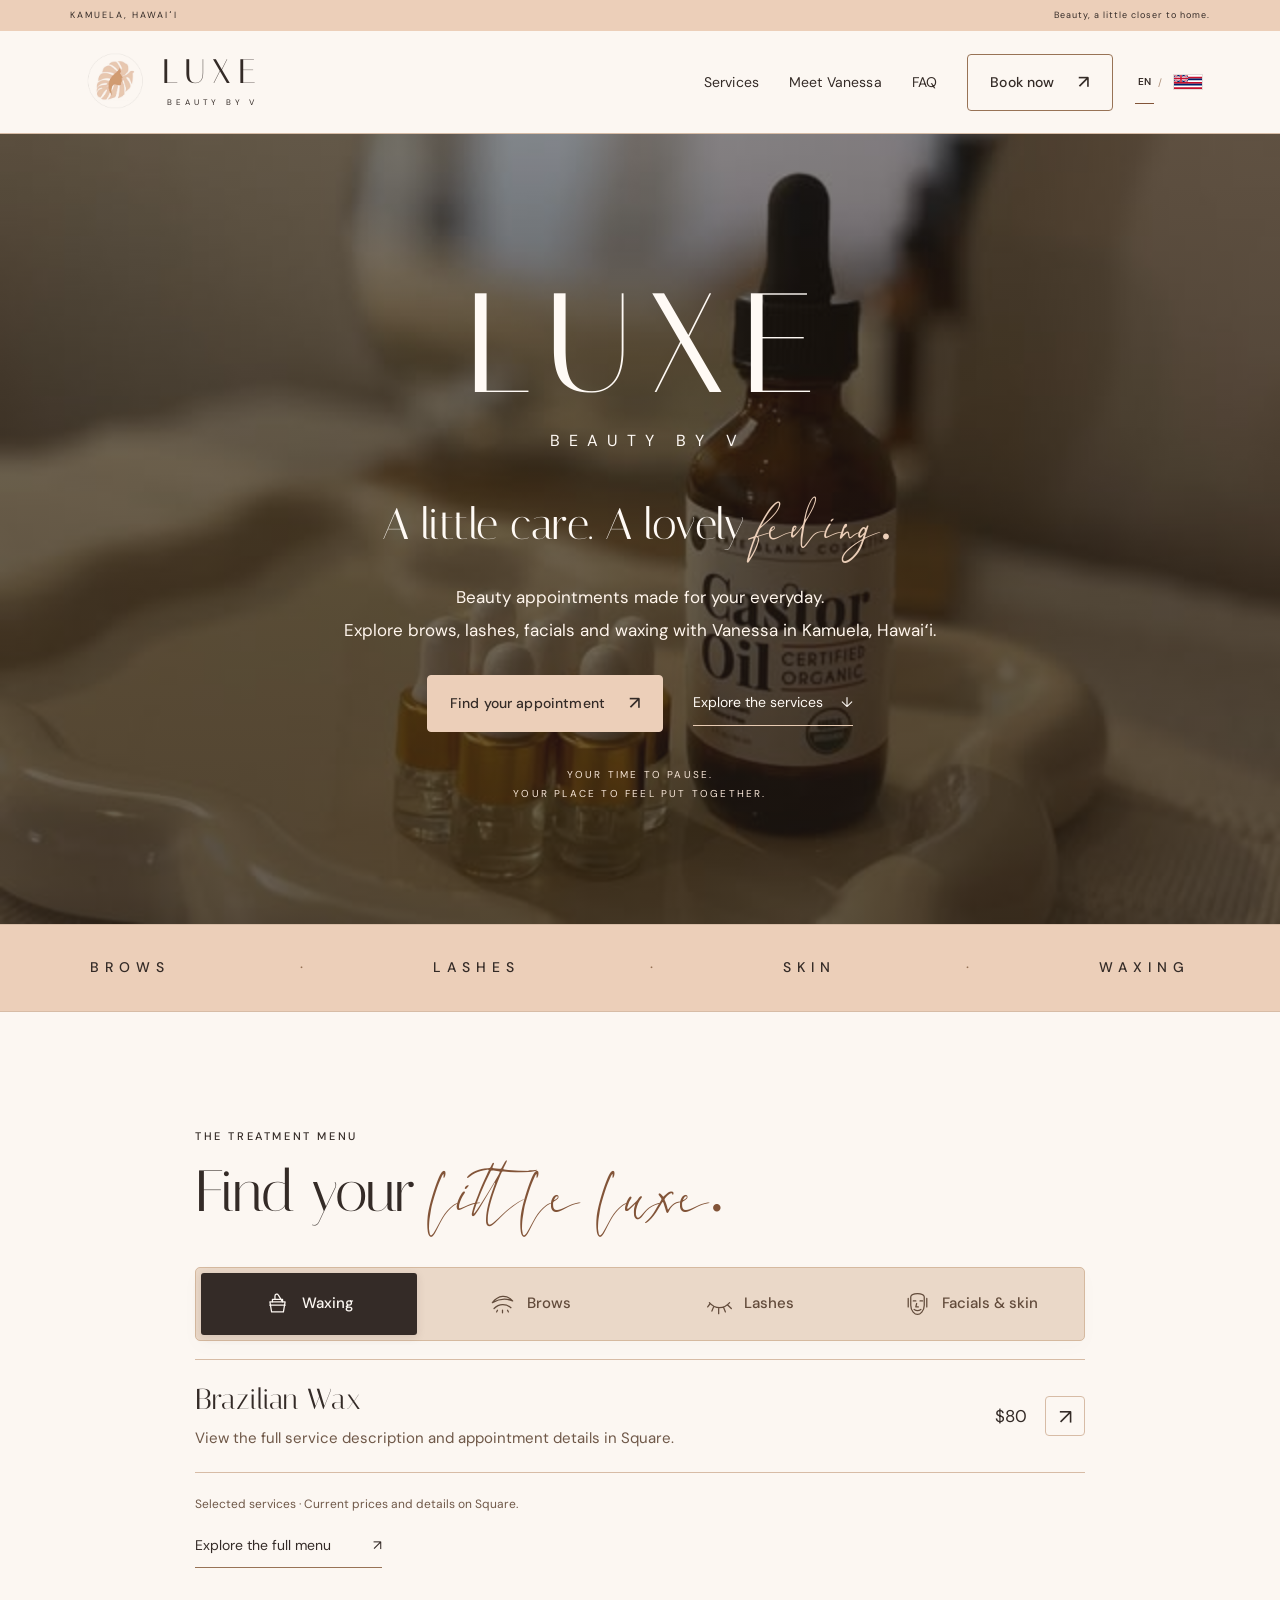
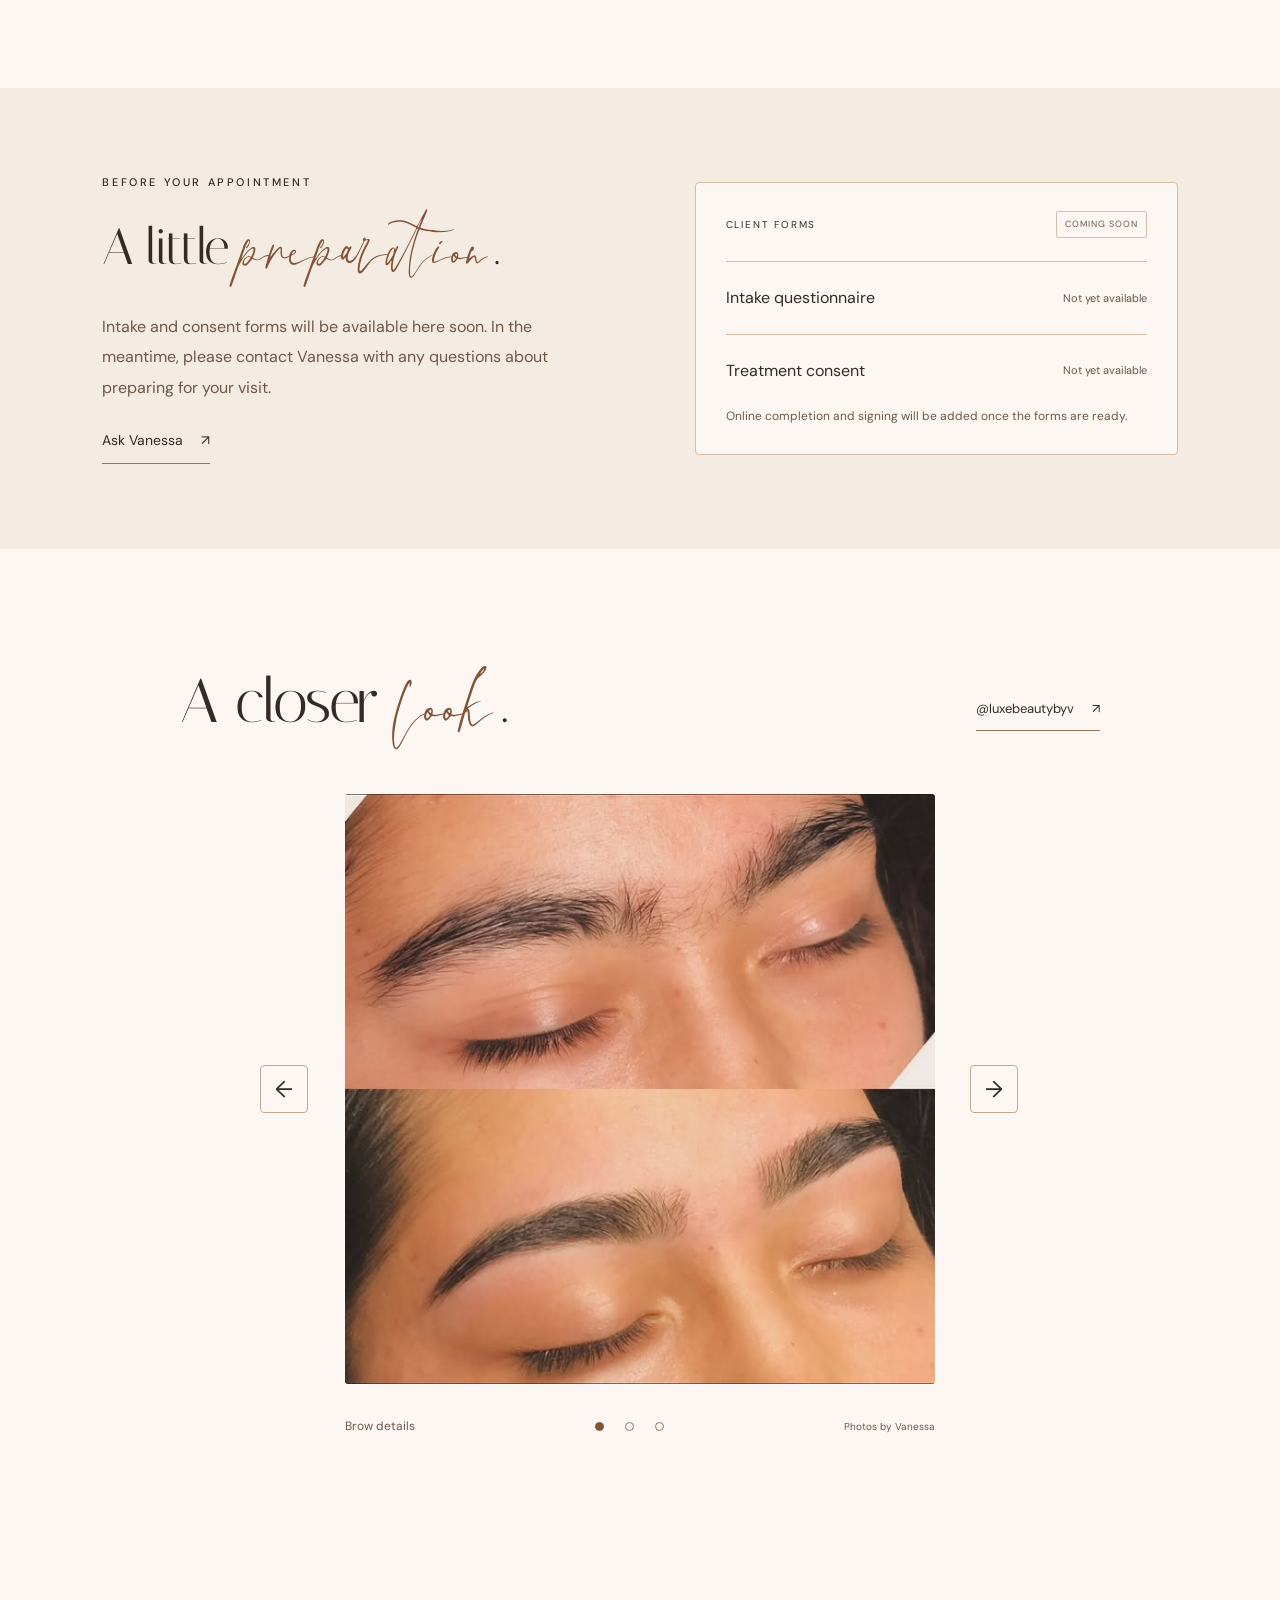
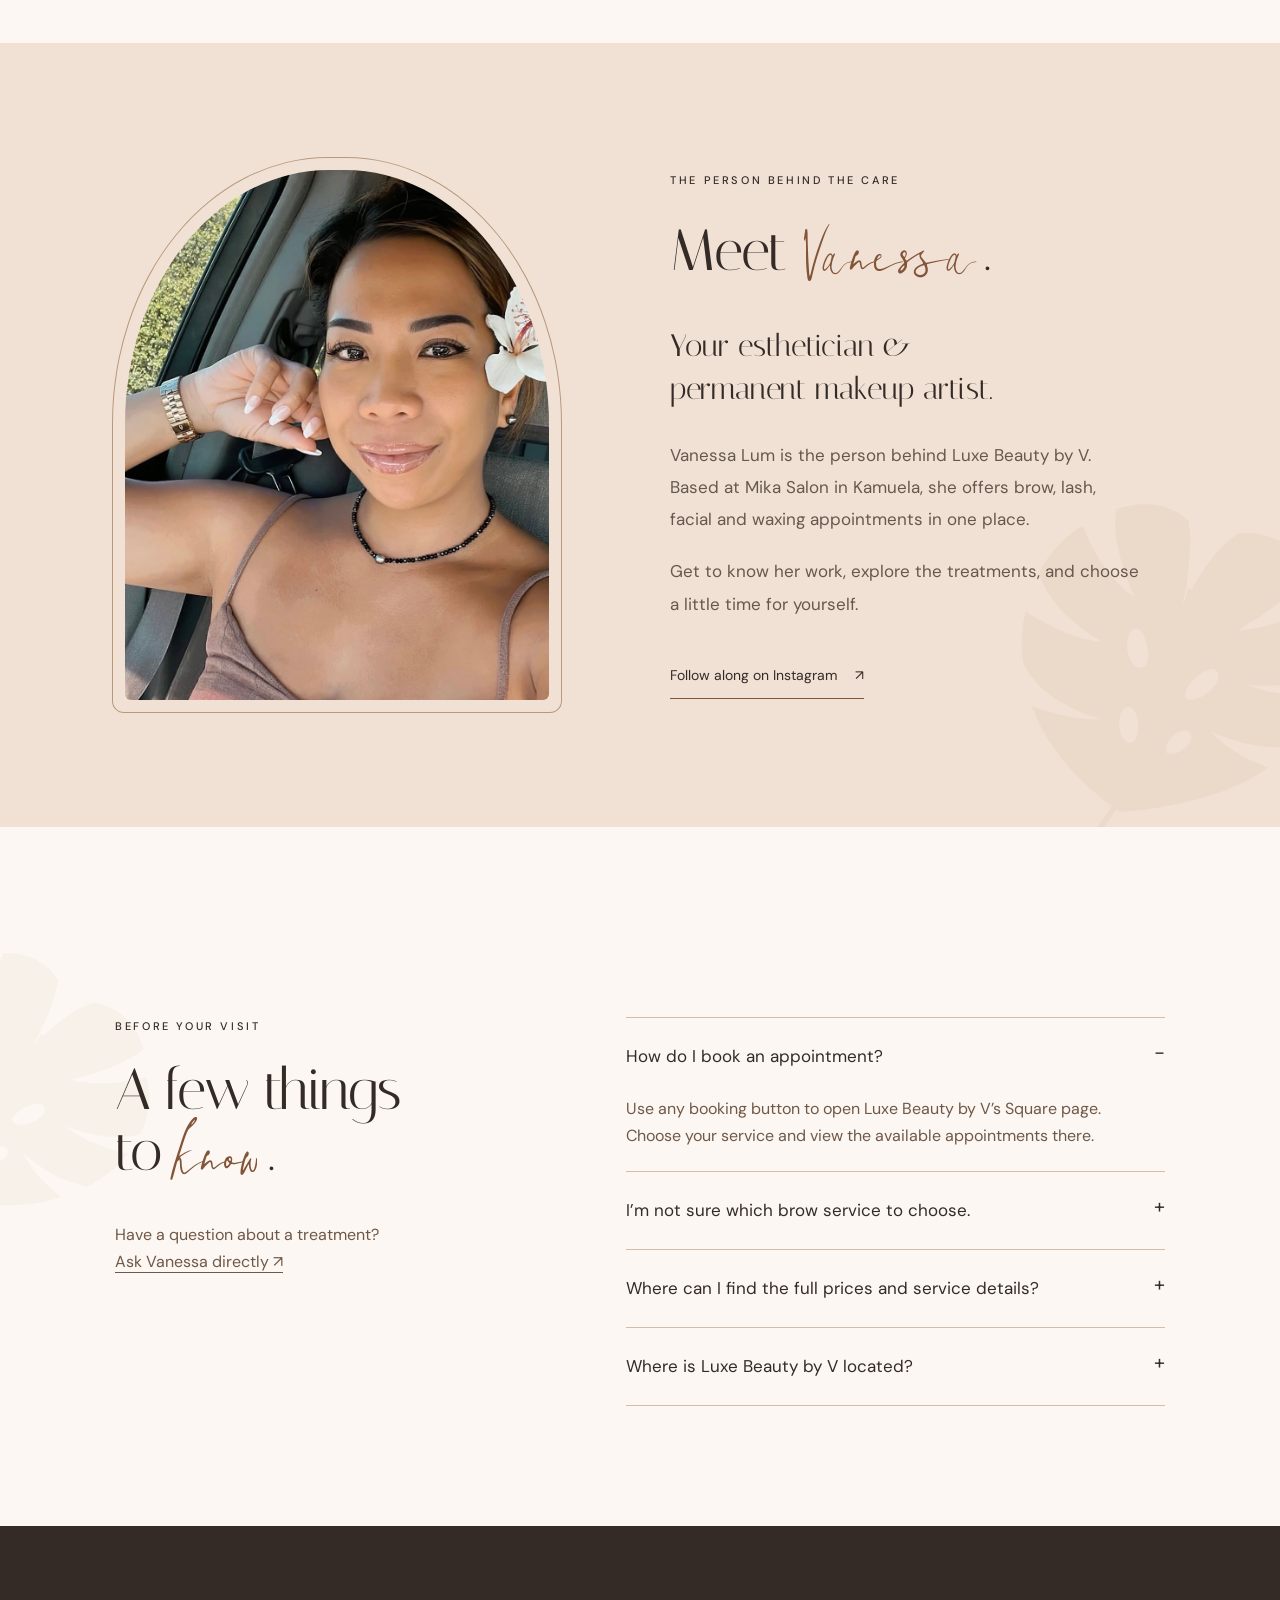
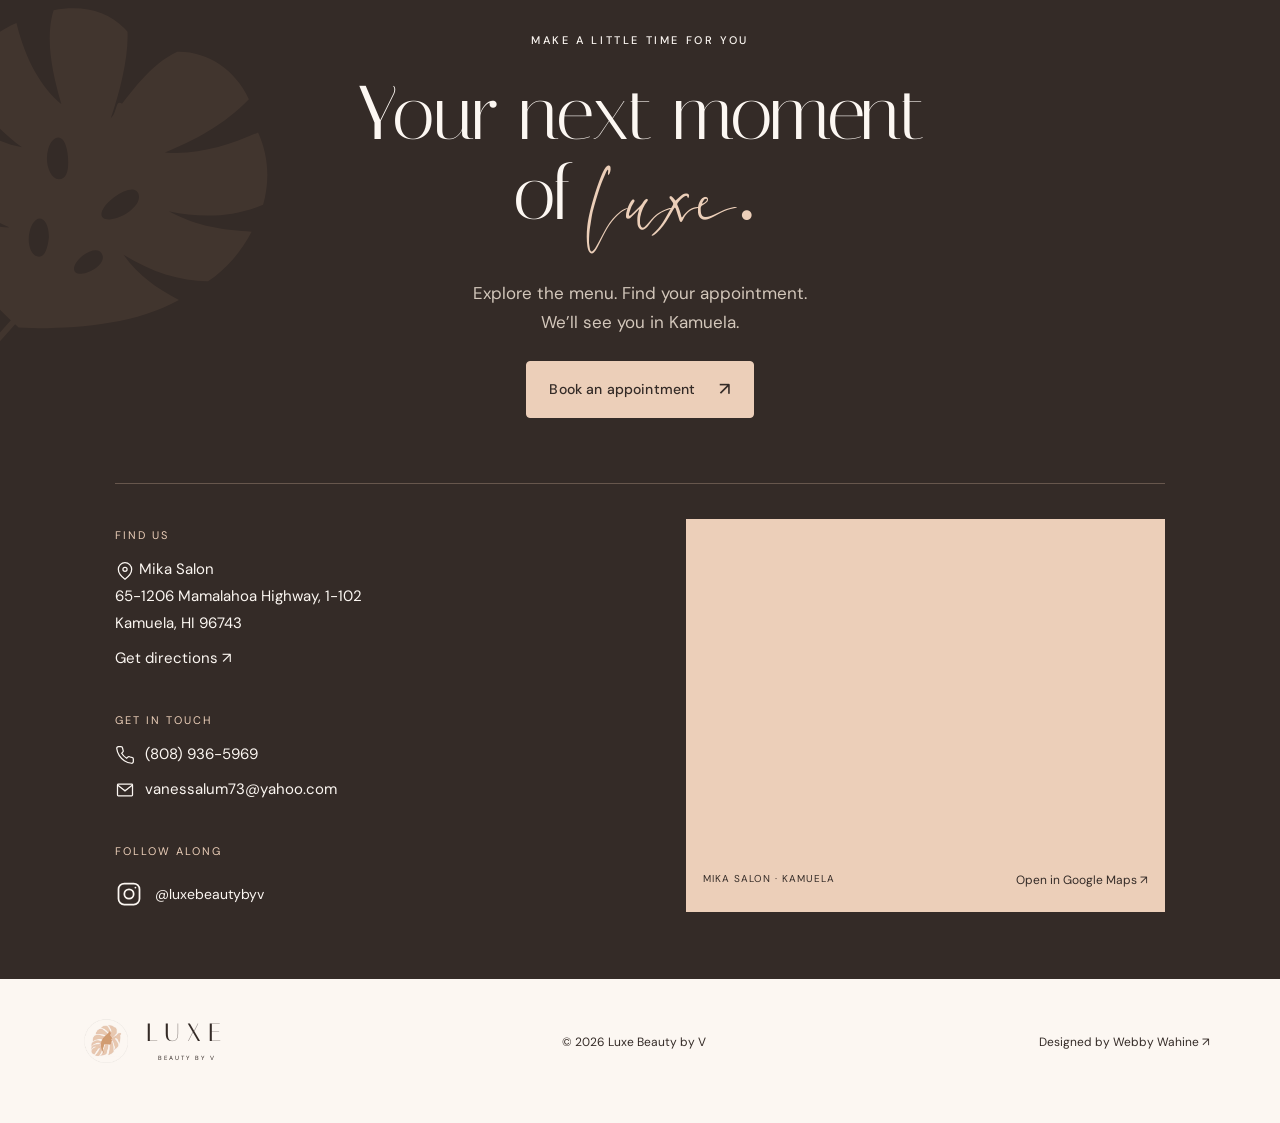
==== index.html @ 3676fe54 "Add files via upload Add Luxe Beauty by V website v12 with Hawaiian language toggle" ====
<!doctype html>
<html lang="en"><head><meta charset="utf-8"><meta name="viewport" content="width=device-width,initial-scale=1"><meta name="robots" content="noindex,nofollow"><meta name="description" content="Explore brow, lash, facial and waxing services with Vanessa Lum at Luxe Beauty by V in Kamuela, Hawaiʻi. Book your appointment online."><meta name="theme-color" content="#ECCFB9"><title>Luxe Beauty by V | Brows, Lashes & Skin in Kamuela</title><link rel="icon" href="./assets/luxe-logo.png" type="image/png"><link rel="apple-touch-icon" href="./assets/luxe-logo.png"><link rel="preload" href="./assets/fonts/la-lune-script.ttf" as="font" type="font/ttf" crossorigin><link rel="preconnect" href="https://fonts.googleapis.com"><link rel="preconnect" href="https://fonts.gstatic.com" crossorigin><link href="https://fonts.googleapis.com/css2?family=DM+Sans:wght@400;500;600&family=Italiana&display=swap" rel="stylesheet"><link rel="stylesheet" href="./style.css"></head>
<body><a class="skip" href="#main">Skip to content</a><div class="topline">KAMUELA, HAWAIʻI <span>Beauty, a little closer to home.</span></div><header><a class="brand" href="#" aria-label="Luxe Beauty by V home"><img src="./assets/luxe-logo.png" alt="" width="438" height="384"><span class="wordmark">LUXE<span>BEAUTY BY V</span></span></a><button id="menu" aria-expanded="false" aria-controls="nav" aria-label="Open navigation"><span></span><span></span></button><nav id="nav" aria-label="Main navigation"><a href="#services">Services</a><a href="#vanessa">Meet Vanessa</a><a href="#questions">FAQ</a><a class="button small booking" href="https://square.site/book/6DW6Y9FQ87BZQ/luxebeautybyv-kamuela-hi">Book now <span>↗</span></a></nav><div class="language-toggle" role="group" aria-label="Language" data-no-translate><button type="button" data-language="en" lang="en" aria-pressed="true">EN</button><span aria-hidden="true">/</span><button type="button" data-language="haw" lang="haw" aria-label="ʻŌlelo Hawaiʻi" title="ʻŌlelo Hawaiʻi" aria-pressed="false"><img src="./assets/hawaii-flag.svg" class="language-flag" alt="" width="64" height="32"></button></div></header>
<main id="main"><section class="hero hero-full" aria-labelledby="hero-title"><div class="hero-image"><img src="./assets/studio-details.jpg" alt="Beauty products photographed for Luxe Beauty by V" width="640" height="640" fetchpriority="high"></div><div class="hero-copy"><h1 id="hero-title" class="hero-brand">LUXE<span>BEAUTY BY V</span></h1><p class="hero-tagline">A little care. A lovely <em class="script">feeling.</em></p><p class="intro">Beauty appointments made for your everyday.<br>Explore brows, lashes, facials and waxing with Vanessa in Kamuela, Hawaiʻi.</p><div class="actions"><a class="button booking" href="https://square.site/book/6DW6Y9FQ87BZQ/luxebeautybyv-kamuela-hi">Find your appointment <span>↗</span></a><a class="text-link" href="#services">Explore the services <span>↓</span></a></div><div class="hero-note"><p>YOUR TIME TO PAUSE.<br>YOUR PLACE TO FEEL PUT TOGETHER.</p></div></div></section>
<div class="ribbon service-ribbon" aria-label="Brows, lashes, skin, waxing"><p><span>BROWS</span><i aria-hidden="true">·</i><span>LASHES</span><i aria-hidden="true">·</i><span>SKIN</span><i aria-hidden="true">·</i><span>WAXING</span></p></div>
<section id="services" class="services section"><div class="section-head"><div><p class="eyebrow">THE TREATMENT MENU</p><h2>Find your <em class="script">little luxe.</em></h2></div></div><div class="tabs" role="group" aria-label="Filter services"><button class="active" data-category="wax" aria-pressed="true"><span class="category-icon icon-waxing" aria-hidden="true"></span><span>Waxing</span></button><button data-category="brows" aria-pressed="false"><span class="category-icon icon-brows" aria-hidden="true"></span><span>Brows</span></button><button data-category="lashes" aria-pressed="false"><span class="category-icon icon-lashes" aria-hidden="true"></span><span>Lashes</span></button><button data-category="skin" aria-pressed="false"><span class="category-icon icon-facials" aria-hidden="true"></span><span>Facials & skin</span></button></div><div id="service-list" class="service-list" aria-live="polite"></div><p class="menu-foot">Selected services · Current prices and details on Square.</p><a class="text-link booking" href="https://square.site/book/6DW6Y9FQ87BZQ/luxebeautybyv-kamuela-hi">Explore the full menu <span>↗</span></a></section>
<section id="client-forms" class="client-forms"><div class="forms-copy"><p class="eyebrow">BEFORE YOUR APPOINTMENT</p><h2>A little <em class="script">preparation</em>.</h2><p>Intake and consent forms will be available here soon. In the meantime, please contact Vanessa with any questions about preparing for your visit.</p><a class="text-link" href="mailto:vanessalum73@yahoo.com?subject=Appointment%20preparation%20question">Ask Vanessa <span>↗</span></a></div><div class="forms-placeholder"><div class="forms-placeholder-head"><span>CLIENT FORMS</span><span class="soon-label">COMING SOON</span></div><div class="form-status"><span>Intake questionnaire</span><span>Not yet available</span></div><div class="form-status"><span>Treatment consent</span><span>Not yet available</span></div><p>Online completion and signing will be added once the forms are ready.</p></div></section><section id="work" class="results-section" aria-labelledby="results-title"><div class="results-heading"><h2 id="results-title">A closer <em class="script">look</em>.</h2><a class="text-link" href="https://www.instagram.com/luxebeautybyv/" target="_blank" rel="noopener noreferrer">@luxebeautybyv <span>↗</span></a></div><div class="results-stage"><button class="gallery-arrow prev" id="gallery-prev" aria-label="Previous photo">←</button><a id="gallery-link" href="https://www.instagram.com/luxebeautybyv/p/DbeHfVaBmbd/" target="_blank" rel="noopener noreferrer"><img id="gallery-image" src="./assets/instagram-july-brows.jpg" alt="Brow comparison photographed by Luxe Beauty by V" width="640" height="640" loading="lazy"></a><button class="gallery-arrow next" id="gallery-next" aria-label="Next photo">→</button></div><div class="results-bottom"><p id="gallery-caption" aria-live="polite">Brow details</p><div class="gallery-dots" role="group" aria-label="Choose photo"><button data-photo="0" class="active" aria-pressed="true" aria-label="Show brow comparison"></button><button data-photo="1" aria-pressed="false" aria-label="Show close-up of Vanessa’s work"></button><button data-photo="2" aria-pressed="false" aria-label="Show black and white brow comparison"></button></div><span>Photos by Vanessa</span></div></section><section id="vanessa" class="about"><div class="portrait-wrap"><div class="about-portrait"><img src="./assets/vanessa-lum.jpg" alt="Vanessa Lum, esthetician and permanent makeup artist behind Luxe Beauty by V" width="1206" height="1222" loading="lazy"></div></div><div class="about-copy"><p class="eyebrow">THE PERSON BEHIND THE CARE</p><h2>Meet <em class="script">Vanessa</em>.</h2><p class="large">Your esthetician &<br>permanent makeup artist.</p><p>Vanessa Lum is the person behind Luxe Beauty by V. Based at Mika Salon in Kamuela, she offers brow, lash, facial and waxing appointments in one place.</p><p>Get to know her work, explore the treatments, and choose a little time for yourself.</p><a class="text-link" href="https://www.instagram.com/luxebeautybyv/" target="_blank" rel="noopener noreferrer">Follow along on Instagram <span>↗</span></a></div></section>
<section id="questions" class="faq section"><div><p class="eyebrow">BEFORE YOUR VISIT</p><h2>A few things<br>to <em class="script">know</em>.</h2><p>Have a question about a treatment?<br><a href="mailto:vanessalum73@yahoo.com">Ask Vanessa directly ↗</a></p></div><div class="faq-list"><details open><summary>How do I book an appointment?</summary><p>Use any booking button to open Luxe Beauty by V’s Square page. Choose your service and view the available appointments there.</p></details><details><summary>I’m not sure which brow service to choose.</summary><p>The Square menu includes a brow consultation with brow mapping. Review that option or contact Vanessa before choosing a treatment.</p></details><details><summary>Where can I find the full prices and service details?</summary><p>The complete service menu is available on Square. Please review the current listing when you book, including any preparation instructions or booking policies provided there.</p></details><details><summary>Where is Luxe Beauty by V located?</summary><p>Vanessa’s public profile lists Mika Salon in Kamuela, Hawaiʻi. Please confirm your appointment location in Square and with Vanessa before your visit.</p></details></div></section>
<section id="visit" class="visit"><p class="eyebrow">MAKE A LITTLE TIME FOR YOU</p><h2>Your next moment<br>of <em class="script">luxe.</em></h2><p>Explore the menu. Find your appointment.<br>We’ll see you in Kamuela.</p><a class="button light booking" href="https://square.site/book/6DW6Y9FQ87BZQ/luxebeautybyv-kamuela-hi">Book an appointment <span>↗</span></a><div class="visit-details"><div class="contact-row"><div><span>FIND US</span><p><svg class="contact-icon" viewBox="0 0 24 24" fill="none" stroke="currentColor" stroke-width="1.5" aria-hidden="true"><path d="M20 10c0 6-8 12-8 12S4 16 4 10a8 8 0 1 1 16 0Z"/><circle cx="12" cy="10" r="2.5"/></svg> Mika Salon<br>65-1206 Mamalahoa Highway, 1-102<br>Kamuela, HI 96743</p><a class="directions-link" href="https://www.google.com/maps/search/?api=1&amp;query=Mika+Salon+65-1206+Mamalahoa+Highway+Kamuela+HI+96743" target="_blank" rel="noopener noreferrer">Get directions ↗</a></div><div><span>GET IN TOUCH</span><a class="icon-link" href="tel:+18089365969"><svg class="contact-icon" viewBox="0 0 24 24" fill="none" stroke="currentColor" stroke-width="1.5" aria-hidden="true"><path d="M22 16.9v3a2 2 0 0 1-2.2 2 19.8 19.8 0 0 1-8.6-3.1 19.5 19.5 0 0 1-6-6A19.8 19.8 0 0 1 2.1 4.2 2 2 0 0 1 4.1 2h3a2 2 0 0 1 2 1.7c.1 1 .4 1.9.7 2.8a2 2 0 0 1-.5 2.1L8 9.9a16 16 0 0 0 6 6l1.3-1.3a2 2 0 0 1 2.1-.5c.9.3 1.8.6 2.8.7a2 2 0 0 1 1.8 2.1Z"/></svg>(808) 936-5969</a><a class="icon-link" href="mailto:vanessalum73@yahoo.com"><svg class="contact-icon" viewBox="0 0 24 24" fill="none" stroke="currentColor" stroke-width="1.5" aria-hidden="true"><rect x="3" y="5" width="18" height="14" rx="1"/><path d="m3 6 9 7 9-7"/></svg>vanessalum73@yahoo.com</a></div><div><span>FOLLOW ALONG</span><a class="social-icon-link" href="https://www.instagram.com/luxebeautybyv/" target="_blank" rel="noopener noreferrer" aria-label="Follow Luxe Beauty by V on Instagram"><svg class="contact-icon" viewBox="0 0 24 24" fill="none" stroke="currentColor" stroke-width="1.5" aria-hidden="true"><rect x="3" y="3" width="18" height="18" rx="5"/><circle cx="12" cy="12" r="4"/><circle cx="17.5" cy="6.5" r=".75" fill="currentColor" stroke="none"/></svg><span>@luxebeautybyv</span></a></div></div><div class="map-panel"><iframe title="Google map showing Mika Salon in Kamuela" src="https://www.google.com/maps?q=Mika%20Salon%2065-1206%20Mamalahoa%20Highway%20Kamuela%20HI%2096743&amp;output=embed" width="600" height="320" loading="lazy" referrerpolicy="no-referrer-when-downgrade" allowfullscreen></iframe><a href="https://www.google.com/maps/search/?api=1&amp;query=Mika+Salon+65-1206+Mamalahoa+Highway+Kamuela+HI+96743" target="_blank" rel="noopener noreferrer">MIKA SALON · KAMUELA <span>Open in Google Maps ↗</span></a></div></div></section></main>
<footer><a class="brand" href="#" aria-label="Luxe Beauty by V home"><img src="./assets/luxe-logo.png" alt="" width="438" height="384" loading="lazy"><span class="wordmark">LUXE<span>BEAUTY BY V</span></span></a><p>© <span id="year">2026</span> Luxe Beauty by V</p><a href="https://www.webbywahine.com/" target="_blank" rel="noopener noreferrer">Designed by Webby Wahine ↗</a></footer><p id="language-status" class="sr-only" role="status" aria-live="polite"></p><script src="./app.js"></script><script src="./language.js"></script></body></html>
---- style.css ----
@font-face{font-family:"La Lune";src:url("./assets/fonts/la-lune-script.ttf") format("truetype");font-weight:400;font-style:normal;font-display:swap}
:root{--paper:#f5f1eb;--ink:#342b27;--muted:#75665c;--line:#cfc3b6;--sand:#e5dacf;--serif:'Italiana',Georgia,serif;--sans:'DM Sans',Arial,sans-serif}*{box-sizing:border-box}html{scroll-behavior:smooth;scroll-padding-top:30px}body{margin:0;background:var(--paper);color:var(--ink);font:15px/1.7 var(--sans)}a{color:inherit;text-decoration:none}button{font:inherit;cursor:pointer}a,button,summary{-webkit-tap-highlight-color:transparent}a:focus-visible,button:focus-visible,summary:focus-visible{outline:2px solid #8c5039;outline-offset:5px}.skip{position:absolute;top:-60px;background:white;padding:10px;z-index:9}.skip:focus{top:0}.topline{background:#e6ded4;font-size:9px;letter-spacing:2px;padding:8px 5.5%;display:flex;justify-content:space-between}.topline span{letter-spacing:1px}header{padding:26px 5.5%;display:flex;align-items:center;justify-content:space-between;border-bottom:1px solid var(--line)}.wordmark{display:block;font:39px/.9 var(--serif);letter-spacing:7px;text-align:center}.wordmark span{display:block;font:8px/1.3 var(--sans);letter-spacing:3.8px;margin-top:10px}nav{display:flex;align-items:center;gap:32px}nav>a{font-size:11px}nav>a:not(.button):hover,.text-link:hover{color:#9a694f}.button{display:inline-flex;align-items:center;justify-content:space-between;gap:42px;background:var(--ink);color:var(--paper);padding:16px 25px;font-size:11px;letter-spacing:.3px;border:1px solid var(--ink);transition:background .2s,transform .2s}.button:hover{background:#695044;transform:translateY(-2px)}.button span{font-size:18px}.button.small{padding:11px 20px;gap:25px}#menu{display:none}.hero{display:grid;grid-template-columns:1.08fr 1fr;min-height:660px}.hero-copy{padding:86px 8% 52px 10.2%;display:flex;flex-direction:column;justify-content:center}.eyebrow{font-size:9px;letter-spacing:2.6px;font-weight:500;margin:0 0 25px}h1,h2{font-family:var(--serif);font-weight:400;letter-spacing:-1.6px;line-height:1.05;margin:0}h1{font-size:clamp(60px,6.6vw,104px)}h1 em,h2 em{font-style:normal;color:#8b6d5b}h2{font-size:clamp(42px,4.5vw,68px)}.intro{font-size:13px;line-height:1.9;max-width:395px;margin:27px 0 30px;color:var(--muted)}.actions{display:flex;align-items:center;gap:26px;flex-wrap:wrap}.text-link{display:inline-flex;align-items:center;gap:20px;border-bottom:1px solid var(--ink);padding:8px 0;font-size:11px;transition:color .2s}.hero-note{display:flex;gap:14px;align-items:center;margin-top:57px}.hero-note p{font-size:8px;letter-spacing:1.6px;line-height:1.8}.tiny-line{width:36px;height:1px;background:var(--muted)}.hero-image{position:relative;overflow:hidden;background:var(--sand);min-height:600px}.hero-image img{width:100%;height:100%;position:absolute;inset:0;object-fit:cover;object-position:center}.image-caption{position:absolute;bottom:27px;right:28px;font-size:8px;letter-spacing:3px;color:#352a23;writing-mode:vertical-rl}.ribbon{display:flex;justify-content:center;gap:6%;align-items:center;border-block:1px solid var(--line);padding:24px 5%;font:22px var(--serif)}.dot{font:14px var(--sans);color:#a58e7c}.section{padding:100px 9%}.section-head{display:flex;justify-content:space-between;gap:40px;align-items:end}.section-head>p{max-width:300px;font-size:12px;color:var(--muted);margin-bottom:4px}.tabs{display:flex;gap:35px;border-bottom:1px solid var(--line);margin-top:45px}.tabs button{border:0;border-bottom:2px solid transparent;background:transparent;padding:16px 0;color:var(--muted);font-size:12px;min-height:48px}.tabs button.active{border-color:var(--ink);color:var(--ink)}.menu-intro{display:flex;gap:60px;padding:24px 0;align-items:start}.menu-intro span{font-size:8px;letter-spacing:2px;min-width:200px;padding-top:4px}.menu-intro p{margin:0;font-size:12px;color:var(--muted);max-width:510px}.service-list{border-top:1px solid var(--line)}.service-row{display:grid;grid-template-columns:1fr 1.1fr 75px 32px;gap:25px;align-items:center;padding:23px 0;border-bottom:1px solid var(--line)}.service-row h3{font:28px var(--serif);margin:0}.service-row p{font-size:11px;color:var(--muted);margin:0}.service-row .price{font-size:13px;text-align:right}.service-row>a{font-size:22px;text-align:center;padding:6px}.service-row>a:hover{background:var(--sand)}.menu-foot{font-size:10px;color:var(--muted);margin:25px 0 5px}.about{display:grid;grid-template-columns:1fr 1fr;background:var(--sand)}.about-art{padding:75px;min-height:520px;background:#cdc0b1;display:flex;flex-direction:column;justify-content:center;align-items:center}.oval{border:1px solid #847362;border-radius:50%;width:240px;height:320px;display:flex;flex-direction:column;justify-content:center;align-items:center;font:150px var(--serif);color:#72604f}.oval span{font:8px var(--sans);letter-spacing:4px}.about-art>p{font-size:8px;letter-spacing:3px;line-height:1.9;margin-top:25px;text-align:center}.about-copy{padding:70px 15% 70px 12%;align-self:center}.about-copy .large{font:30px/1.25 var(--serif);margin:25px 0}.about-copy>p:not(.eyebrow):not(.large){font-size:12px;color:#66584e}.about-copy .text-link{margin-top:15px}.faq{display:grid;grid-template-columns:1fr 1.25fr;gap:80px}.faq>div>p:not(.eyebrow){font-size:12px;color:var(--muted);margin-top:25px}.faq p a{border-bottom:1px solid}.faq-list{border-top:1px solid var(--line)}details{border-bottom:1px solid var(--line)}summary{list-style:none;cursor:pointer;padding:22px 28px 22px 0;font-size:12px;position:relative}summary::-webkit-details-marker{display:none}summary:after{content:'+';position:absolute;right:0;font-size:20px;top:17px}details[open] summary:after{content:'−'}details p{font-size:12px;color:var(--muted);margin:0 30px 22px 0}.visit{padding:80px 9% 45px;text-align:center;background:var(--ink);color:var(--paper)}.visit h2{font-size:76px}.visit h2 em{color:#c6ab93}.visit>p:not(.eyebrow){font-size:12px;color:#d3c7bb;margin:25px 0}.button.light{background:var(--paper);color:var(--ink);border-color:var(--paper)}.button.light:hover{background:#d8c8b8}.contact-row{display:grid;grid-template-columns:1fr 1fr 1fr;border-top:1px solid #67574d;text-align:left;margin-top:70px;padding-top:32px;gap:35px}.contact-row span{font-size:8px;letter-spacing:2px;color:#c6ab93}.contact-row p,.contact-row a{display:block;font-size:11px;margin:8px 0;line-height:1.8}footer{display:flex;align-items:center;justify-content:space-between;padding:35px 5.5%;gap:25px;flex-wrap:wrap}footer .wordmark{font-size:25px}footer .wordmark span{font-size:6px;letter-spacing:2px}footer>p,footer>a:not(.wordmark){font-size:9px}footer small{width:100%;font-size:8px;color:var(--muted);text-align:right}@media(min-width:1500px){.hero{min-height:780px}.hero-copy{padding-right:12%}}@media(max-width:1000px){nav{gap:18px}.hero-copy{padding:60px 8%}.hero{min-height:620px}.actions{gap:15px}.hero-image{min-height:620px}.about-art{padding:40px}.about-copy{padding:55px 12%}.section{padding:75px 7%}.service-row{gap:18px;grid-template-columns:1fr 1fr 60px 28px}.faq{gap:40px}}@media(max-width:700px){.topline{font-size:8px;padding-inline:6%}.topline span{display:none}header{padding:22px 6%;position:relative}.wordmark{font-size:30px}.wordmark span{font-size:7px}#menu{display:flex;flex-direction:column;justify-content:center;gap:7px;width:44px;height:44px;background:none;border:1px solid var(--line);padding:11px}#menu span{display:block;height:1px;background:var(--ink);width:100%}nav{display:none;position:absolute;top:100%;left:0;right:0;background:var(--paper);padding:20px 6%;z-index:3;box-shadow:0 8px 12px #342b2710}nav.open{display:flex;align-items:stretch;flex-direction:column}nav>a{padding:12px 0}.hero{display:flex;flex-direction:column;min-height:0}.hero-copy{padding:50px 7% 35px}h1{font-size:64px;letter-spacing:-1px}.eyebrow{font-size:8px;margin-bottom:20px}.intro{font-size:12px;margin:22px 0}.actions{gap:18px}.hero-note{margin-top:27px}.hero-image{min-height:410px}.hero-image img{object-position:center 48%}.ribbon{gap:15px;padding:21px 5%;font-size:16px;flex-wrap:wrap}.ribbon .dot{font-size:10px}.ribbon>span:last-child{display:none}.ribbon>span:nth-last-child(2){display:none}.section{padding:60px 7%}.section-head{display:block}.section-head>p{margin-top:22px;max-width:360px}h2{font-size:46px}.tabs{gap:0;justify-content:space-between;margin-top:25px}.tabs button{font-size:11px}.menu-intro{display:block;padding:20px 0}.menu-intro p{margin-top:10px;font-size:11px}.service-row{grid-template-columns:1fr 65px 26px;gap:10px;padding:18px 0}.service-row h3{font-size:25px;grid-row:1}.service-row p{grid-column:1;grid-row:2;font-size:10px}.service-row .price{grid-column:2;grid-row:1/3}.service-row>a{grid-column:3;grid-row:1/3}.about{display:flex;flex-direction:column}.about-art{min-height:350px;padding:35px}.oval{width:165px;height:220px;font-size:110px}.about-art>p{margin-bottom:0}.about-copy{padding:50px 7%}.faq{display:block}.faq-list{margin-top:30px}.visit{padding:60px 7% 30px}.visit h2{font-size:59px}.contact-row{grid-template-columns:1fr;gap:15px;margin-top:45px;padding-top:22px;text-align:center}.contact-row p,.contact-row a{font-size:12px}footer{padding:30px 7%;justify-content:center;text-align:center;gap:20px}footer .wordmark{width:100%}footer small{text-align:center}}@media(prefers-reduced-motion:reduce){html{scroll-behavior:auto}*,*:before,*:after{transition:none!important;animation:none!important}}

.work{padding-top:0}.work-grid{display:grid;grid-template-columns:1.25fr 1fr;gap:30px;margin-top:35px}.work-grid img{width:100%;height:450px;object-fit:cover;display:block}.work-grid>a>span{display:flex;justify-content:space-between;padding:15px 0;font-size:9px;letter-spacing:1.7px;border-bottom:1px solid var(--line)}.work-grid>a>span>span{letter-spacing:0;font-size:10px}.work-grid a:hover img{opacity:.9}.hero-image img{object-fit:cover;object-position:center}@media(max-width:700px){.work-grid{grid-template-columns:1fr;gap:22px}.work-grid img{height:auto;max-height:480px;object-fit:cover}.work-grid>a:last-child img{height:420px;object-position:center 45%}}

/* v2: supplied peach palette, logo and La Lune accents */
:root{--paper:#fcf7f2;--ink:#342b27;--muted:#6f5848;--line:#d7bca6;--sand:#ECCFB9;--peach:#ECCFB9;--caramel:#D5A277}
.topline{background:var(--peach)}.brand{display:flex;align-items:center;gap:12px;flex-shrink:0}.brand>img{width:80px;height:70px;object-fit:contain;mix-blend-mode:multiply}.brand .wordmark{font-size:34px}header{padding-top:16px;padding-bottom:16px}.button:hover{background:#674733}.ribbon{background:var(--peach)}.dot{color:#74513b}h1 em,h2 em{color:#825438}.script{font-family:"La Lune",cursive;font-weight:400;font-style:normal;letter-spacing:0;line-height:1.2;display:inline-block;padding-right:.12em;font-size:1.08em}.hero h1{line-height:1.08}.hero h1 .script{margin-top:3px}.about-art{background:var(--caramel)}.about-logo{width:min(100%,350px);height:auto;mix-blend-mode:multiply}.visit h2 em{color:var(--peach)}.contact-row span{color:var(--peach)}.button.light{background:var(--peach);border-color:var(--peach)}.button.light:hover{background:var(--caramel)}.tabs button.active{border-color:#825438}.service-row>a:hover{background:var(--peach)}.text-link:hover{color:#825438}footer .brand .wordmark{font-size:25px}footer .brand>img{width:64px;height:56px}footer .brand .wordmark span{font-size:6px;letter-spacing:2px}
@media(max-width:1000px){nav{gap:20px}.brand{gap:6px}.brand>img{width:66px;height:58px}.brand .wordmark{font-size:28px}.brand .wordmark span{font-size:7px;letter-spacing:2.5px}}
@media(max-width:700px){header{padding-block:12px}.brand>img{width:61px;height:54px}.brand .wordmark{font-size:28px}.hero h1{font-size:61px}.script{font-size:1.06em}.about-logo{max-width:280px}footer .brand{width:100%;justify-content:center}footer .brand .wordmark{width:auto}.about-art{min-height:340px}.visit h2{font-size:58px}}

/* v3: larger reading text, script navigation, portrait and contact map */
body{font-size:17px}nav>a,nav .button.small{font-family:"La Lune",cursive;font-size:28px;line-height:1.45;letter-spacing:0}nav{gap:28px}nav .button.small{padding:8px 20px;gap:16px;font-size:27px}nav .button.small>span{font-family:var(--sans)}
.intro{font-size:17px;max-width:470px}.hero-copy{padding-right:6%}.hero-note p{font-size:10px}.eyebrow{font-size:11px}.section-head>p{font-size:16px;max-width:350px}.tabs button{font-size:16px}.menu-intro span{font-size:11px}.menu-intro p{font-size:16px}.service-row p{font-size:15px}.service-row .price{font-size:17px}.menu-foot{font-size:13px}.text-link{font-size:14px}.about-copy>p:not(.eyebrow):not(.large){font-size:17px;line-height:1.8}.about-copy{padding:65px 10%}.about-portrait{min-height:620px;position:relative;overflow:hidden}.about-portrait img{width:100%;height:100%;position:absolute;inset:0;object-fit:cover;object-position:center 34%}.faq>div>p:not(.eyebrow),details p{font-size:16px}summary{font-size:17px;padding-block:24px}.visit>p:not(.eyebrow){font-size:17px}.visit-details{display:grid;grid-template-columns:1.1fr 1fr;gap:45px;margin-top:65px;border-top:1px solid #67574d;padding-top:35px;text-align:left}.contact-row{grid-template-columns:1fr 1fr;border:0;margin:0;padding:0;gap:24px}.contact-row>div:first-child{grid-column:1/-1}.contact-row span{font-size:11px}.contact-row p,.contact-row a{font-size:15px}.contact-icon{width:20px;height:20px;flex-shrink:0;vertical-align:middle}.contact-row .icon-link{display:flex;align-items:center;gap:10px;overflow-wrap:anywhere}.contact-row .social-icon-link{display:flex;align-items:center;gap:12px;min-height:44px}.social-icon-link .contact-icon{width:28px;height:28px}.social-icon-link span{font-size:14px;letter-spacing:0;color:var(--paper)}.contact-row>div:nth-child(2){grid-column:1/-1}.contact-row>div:last-child{grid-column:1/-1}.map-panel{background:var(--peach);padding:7px;color:var(--ink);align-self:start}.map-panel iframe{width:100%;height:330px;display:block;border:0;filter:grayscale(.8) sepia(.2)}.map-panel>a{display:flex;gap:15px;justify-content:space-between;padding:14px 10px;font-size:10px;letter-spacing:1px}.map-panel>a span{letter-spacing:0;font-size:12px}.instagram-gallery-link{margin-top:24px}footer>p,footer>a:not(.wordmark){font-size:12px}footer small{font-size:10px}
@media(max-width:1000px){nav{gap:17px}nav>a{font-size:24px}nav .button.small{font-size:24px;padding-inline:15px}.visit-details{gap:25px}.contact-row p,.contact-row a{font-size:14px}.service-row{grid-template-columns:1fr 1fr 65px 30px}.about-portrait{min-height:620px}}
@media(max-width:800px) and (min-width:701px){header{padding-inline:3%}nav{gap:12px}.brand>img{width:50px}.brand .wordmark{font-size:24px}nav>a,nav .button.small{font-size:22px}}
@media(max-width:700px){nav>a,nav .button.small{font-size:30px;padding:10px 12px}nav{gap:7px}.intro{font-size:16px}.section-head>p{font-size:16px}.eyebrow{font-size:10px}.menu-intro p{font-size:15px}.menu-intro span{font-size:10px}.tabs button{font-size:14px}.service-row{grid-template-columns:1fr 65px 26px}.service-row p{font-size:14px}.service-row .price{font-size:16px}.about-portrait{min-height:450px}.about-portrait img{object-position:center 30%}.about-copy{padding:45px 7%}.about-copy>p:not(.eyebrow):not(.large){font-size:16px}.faq>div>p:not(.eyebrow),details p{font-size:16px}summary{font-size:16px}.visit>p:not(.eyebrow){font-size:16px}.visit-details{grid-template-columns:1fr;margin-top:40px;padding-top:25px;gap:25px}.contact-row{text-align:left;grid-template-columns:1fr;gap:18px}.contact-row p,.contact-row a{font-size:15px}.contact-row>div{grid-column:1/-1}.map-panel iframe{height:290px}.map-panel>a{flex-wrap:wrap}.hero-note p{font-size:9px}footer>a:not(.wordmark){font-size:12px}}

/* v4: quieter navigation, clear service categories, distinct actions */
nav>a,nav .button.small{font-family:var(--sans);font-size:14px;line-height:1.5;letter-spacing:.15px}nav{gap:30px}nav .button.small{font-size:13px;padding:11px 18px;border-radius:3px;background:transparent;color:var(--ink);border:1px solid #987356;gap:16px}nav .button.small:hover{background:var(--peach);transform:none}nav>a:not(.button){position:relative;padding:10px 0}nav>a:not(.button):after{content:'';position:absolute;bottom:5px;left:0;width:0;height:1px;background:currentColor;transition:width .2s}nav>a:not(.button):hover:after{width:100%}
.hero .button{border-radius:4px;box-shadow:0 5px 0 #342b2712;padding:17px 22px;gap:28px}.hero .button span{border-left:1px solid #ffffff40;padding-left:20px}.hero .text-link{border-bottom:0;gap:12px}.hero .text-link span{border:1px solid var(--line);border-radius:50%;width:32px;height:32px;display:grid;place-items:center}.visit .button{border-radius:100px;padding:17px 28px;gap:30px}.text-link{transition:color .2s,border-color .2s}.about-copy .text-link{border-bottom-color:#825438}
.services .section-head{align-items:center}.services .eyebrow{margin-bottom:16px}.services .tabs{display:grid;grid-template-columns:repeat(4,1fr);gap:7px;background:#ead8c8;border:1px solid #d5b99f;padding:7px;border-radius:5px;margin:34px 0 30px;box-shadow:0 6px 20px #342b2705}.services .tabs button{font-family:var(--sans);font-size:17px;font-weight:500;border:0;border-radius:3px;min-height:58px;padding:13px 18px;color:#624b3b;transition:background .2s,color .2s}.services .tabs button:hover{background:#fcf7f280}.services .tabs button.active{background:var(--ink);color:var(--paper);box-shadow:0 2px 8px #342b2720}.services .service-row{grid-template-columns:minmax(0,1fr) 70px 44px;gap:22px;padding:22px 0}.services .service-row h3{font:30px/1.3 var(--serif);grid-column:1;grid-row:auto}.services .service-row .price{grid-column:2;grid-row:auto;font-size:17px}.services .service-row>a{grid-column:3;grid-row:auto;width:42px;height:42px;padding:3px;border:1px solid var(--line);border-radius:50%;display:grid;place-items:center;font-size:21px}.services .menu-foot{margin-top:21px;font-size:13px}.services>.text-link{margin-top:4px;font-size:14px;gap:42px;padding-block:10px}.services .service-list{border-top:1px solid var(--line)}
.instagram-heading{display:flex;justify-content:space-between;align-items:center;margin-top:35px;gap:20px}.instagram-heading>a:first-child{display:flex;align-items:center;gap:12px;font-size:15px}.instagram-heading svg{width:24px;height:24px}.follow-button{border:1px solid #a8876d;padding:10px 18px;border-radius:3px;font-size:13px;min-height:44px;transition:background .2s}.follow-button:hover{background:var(--peach)}.work-grid.instagram-grid{grid-template-columns:repeat(3,1fr);gap:12px;margin-top:20px}.instagram-grid>a{position:relative;display:block;overflow:hidden;aspect-ratio:1}.work-grid.instagram-grid img{height:100%;width:100%;object-fit:cover;transition:transform .4s,opacity .2s}.work-grid.instagram-grid>a>span{position:absolute;inset:0;display:flex;align-items:end;justify-content:center;background:linear-gradient(transparent 55%,#342b2780);padding:20px;color:white;font-size:12px;letter-spacing:0;border:0;opacity:0;transition:opacity .2s}.instagram-grid>a:hover img{transform:scale(1.03);opacity:1}.work-grid.instagram-grid>a:hover>span,.work-grid.instagram-grid>a:focus-visible>span{opacity:1}
@media(max-width:1000px){nav{gap:20px}nav>a,nav .button.small{font-size:13px}.services .tabs button{font-size:16px;padding-inline:10px}.services .service-row{grid-template-columns:minmax(0,1fr) 70px 44px}}
@media(max-width:800px) and (min-width:701px){nav{gap:14px}nav>a,nav .button.small{font-size:12px}.brand .wordmark{font-size:24px}}
@media(max-width:700px){nav{gap:7px}nav>a,nav .button.small{font-family:var(--sans);font-size:17px;padding:13px 12px}.services .tabs{grid-template-columns:1fr 1fr;gap:6px;margin:25px 0 20px;padding:6px}.services .tabs button{font-size:16px;min-height:52px;padding:12px 10px}.services .service-row{grid-template-columns:minmax(0,1fr) 58px 38px;gap:12px;padding:19px 0}.services .service-row h3{font-size:27px;grid-row:auto}.services .service-row .price{font-size:16px;grid-row:auto}.services .service-row>a{width:36px;height:36px;grid-row:auto}.services .menu-foot{font-size:12px}.instagram-heading{gap:12px;flex-wrap:wrap}.instagram-heading>a:first-child{font-size:14px}.follow-button{font-size:12px;padding-inline:14px}.work-grid.instagram-grid{gap:6px;grid-template-columns:repeat(3,1fr)}.work-grid.instagram-grid img,.work-grid.instagram-grid>a:last-child img{height:100%;max-height:none;object-position:center}.work-grid.instagram-grid>a>span{display:none}.work .section-head>p{font-size:15px}.services h2{font-size:44px}}

/* v5: cohesive controls, petite menu, framed portrait, botanical layers */
.button,nav .button.small,.hero .button,.visit .button,.follow-button{border-radius:4px;min-height:48px;padding:14px 22px;font-family:var(--sans);font-size:14px;font-weight:500;line-height:1.5;letter-spacing:.15px;gap:24px;box-shadow:none;transition:background .2s,color .2s,transform .2s}.button,.hero .button{background:var(--ink);color:var(--paper);border:1px solid var(--ink)}nav .button.small,.follow-button{background:transparent;color:var(--ink);border:1px solid #987356}.visit .button.light{background:var(--peach);border:1px solid var(--peach);color:var(--ink)}.hero .button span{border:0;padding:0}.hero .text-link span{border:0;border-radius:0;width:auto;height:auto;display:inline}.hero .text-link,.text-link{border-bottom:1px solid #987356;padding:10px 0;gap:18px;min-height:44px}.button:hover,.hero .button:hover{background:#674733;color:white;transform:translateY(-2px)}nav .button.small:hover,.follow-button:hover{background:var(--peach);color:var(--ink);transform:translateY(-2px)}.visit .button:hover{background:var(--caramel);color:var(--ink)}.services .service-row>a{border-radius:4px}
.services.section{width:min(100%,980px);padding:90px 45px;margin-inline:auto}.services .section-head{display:block}.services h2{font-size:58px}.services .tabs{margin-top:30px;margin-bottom:18px;gap:5px;padding:5px}.services .tabs button{display:flex;align-items:center;justify-content:center;gap:11px;min-height:62px;padding:12px;font-size:15px}.category-icon{display:inline-block;width:27px;height:27px;flex:0 0 27px;background:currentColor;mask:var(--icon) center/contain no-repeat;-webkit-mask:var(--icon) center/contain no-repeat}.icon-waxing{--icon:url('./assets/icons/waxing-original.svg')}.icon-brows{--icon:url('./assets/icons/brows-original.svg')}.icon-lashes{--icon:url('./assets/icons/lashes-original.svg')}.icon-facials{--icon:url('./assets/icons/facials-original.svg')}.services .service-row{grid-template-columns:minmax(0,1fr) 60px 40px;gap:7px 18px;padding:21px 0}.services .service-row h3{grid-column:1;grid-row:1;font-size:29px;margin:0}.services .service-row p{display:block;grid-column:1;grid-row:2;font-size:15px;line-height:1.7;margin:0;max-width:560px}.services .service-row .price{grid-column:2;grid-row:1/3;align-self:center}.services .service-row>a{grid-column:3;grid-row:1/3;align-self:center;width:40px;height:40px}.services .menu-foot{font-size:12px}
.about{padding:100px max(7%,calc((100vw - 1220px)/2));gap:85px;grid-template-columns:minmax(0,1fr) minmax(0,1.05fr);align-items:center;position:relative;isolation:isolate;background:#f0e1d4}.portrait-wrap{padding:12px;border:1px solid #ba987b;border-radius:48% 48% 12px 12px;max-width:450px;width:100%;justify-self:center;position:relative}.about-portrait{min-height:0;height:auto;aspect-ratio:4/5;border-radius:48% 48% 6px 6px;overflow:hidden;position:relative}.about-portrait img{width:100%;height:100%;object-fit:cover;object-position:center 30%}.about-copy{padding:18px 0;max-width:470px}.about-copy .eyebrow{margin-bottom:26px}.about-copy h2{line-height:1.2}.about-copy .large{font-size:31px;line-height:1.4;margin:28px 0}.about-copy>p:not(.eyebrow):not(.large){line-height:1.9;margin:20px 0}.about-copy .text-link{margin-top:14px}
.faq,.about,.visit{position:relative;isolation:isolate;overflow:hidden}.about:before,.faq:before,.visit:before{content:'';position:absolute;pointer-events:none;z-index:-1;background:url('./assets/monstera.svg') center/contain no-repeat;width:310px;height:400px;opacity:.11;right:-75px;top:-30px;transform:rotate(-23deg)}.about:before{right:-45px;top:auto;bottom:-55px;width:330px;height:430px;opacity:.13;transform:rotate(18deg)}.faq:before{right:auto;left:-150px;top:-20px;opacity:.07;transform:rotate(35deg)}.visit:before{width:390px;height:490px;left:-110px;right:auto;top:5px;opacity:.15;transform:rotate(25deg)}.icon-credits{font-size:10px;line-height:1.8}.icon-credits a{text-decoration:underline;text-underline-offset:3px}
@media(max-width:1000px){.about{padding:75px 6%;gap:50px}.about-copy .large{font-size:28px}.services.section{padding:75px 6%;width:min(100%,900px)}}
@media(max-width:700px){.services.section{padding:60px 7%;width:100%}.services h2{font-size:44px}.services .tabs{grid-template-columns:1fr 1fr;margin-top:24px}.services .tabs button{font-size:15px;gap:10px;padding:10px;min-height:55px}.category-icon{width:24px;height:24px;flex-basis:24px}.services .service-row{grid-template-columns:minmax(0,1fr) 50px 35px;gap:6px 10px;padding:20px 0}.services .service-row h3{font-size:26px}.services .service-row p{font-size:14px;line-height:1.75}.services .service-row>a{width:34px;height:38px}.about{display:flex;flex-direction:column;gap:38px;padding:65px 8%}.portrait-wrap{max-width:330px;padding:10px}.about-portrait{min-height:0;aspect-ratio:4/5}.about-copy{padding:0;max-width:470px}.about-copy .eyebrow{font-size:10px;margin-bottom:20px}.about-copy .large{font-size:28px;margin:23px 0}.about-copy>p:not(.eyebrow):not(.large){font-size:16px}.about:before{width:250px;height:330px;bottom:0;right:-70px}.button,nav .button.small,.hero .button,.visit .button,.follow-button{font-size:14px;min-height:48px;padding:13px 20px;border-radius:4px}.icon-credits{font-size:10px;text-align:center}}

/* v6: editorial work story, larger section pauses, form placeholder, logo-like leaf */
.services.section{padding-top:115px;padding-bottom:120px}.work-editorial{padding:110px max(7%,calc((100vw - 1140px)/2)) 125px;background:#f3e8df}.work-heading{text-align:center;max-width:600px;margin:0 auto 65px}.work-heading h2{font-size:68px;line-height:1.1}.work-heading>p:last-child{font-size:16px;color:var(--muted);margin-top:26px}.work-story{display:grid;grid-template-columns:1fr .9fr;gap:100px;max-width:1020px;margin:auto;align-items:start}.work-feature{margin:0;padding-top:10px}.work-feature img{width:100%;max-height:610px;aspect-ratio:4/5;object-fit:cover;object-position:center 45%;display:block;border-radius:3px}.work-feature figcaption{display:flex;justify-content:space-between;gap:15px;font-size:10px;letter-spacing:1.5px;border-top:1px solid var(--line);margin-top:18px;padding-top:14px}.work-feature figcaption span{font-size:12px;letter-spacing:0}.work-aside{padding-top:75px}.work-quote{font:44px/1.3 var(--serif);margin:0 0 22px}.work-quote em{color:#825438}.work-still{width:72%;margin:52px 0 0 auto}.work-still img{width:100%;height:auto;display:block;border-radius:3px}.work-still figcaption{font-size:11px;color:var(--muted);padding-top:10px}.about{margin-top:80px;margin-bottom:80px;padding-top:110px;padding-bottom:110px}.faq.section{padding-top:110px;padding-bottom:120px}.client-forms{display:grid;grid-template-columns:1.05fr 1fr;gap:85px;padding:85px max(8%,calc((100vw - 1180px)/2));margin:0 auto 115px;align-items:center;background:#f4ebe3}.forms-copy h2{font-size:51px;line-height:1.2}.forms-copy>p:not(.eyebrow){font-size:16px;line-height:1.9;color:var(--muted);max-width:490px;margin-top:25px}.forms-placeholder{background:#fcf7f2;border:1px solid #d7bca6;padding:28px 30px;border-radius:4px}.forms-placeholder-head{display:flex;align-items:center;justify-content:space-between;gap:15px;padding-bottom:23px;font-size:10px;letter-spacing:1.8px}.soon-label{font-size:9px;letter-spacing:1px;padding:5px 8px;border:1px solid #d7bca6;border-radius:2px;color:#6f5848}.form-status{display:flex;justify-content:space-between;gap:15px;border-top:1px solid var(--line);padding:22px 0;font-size:16px}.form-status>span:last-child{font-size:11px;color:var(--muted);align-self:center;white-space:nowrap}.forms-placeholder>p{font-size:12px;line-height:1.7;color:var(--muted);margin:0}.visit{padding-top:105px;padding-bottom:55px}.about:before,.faq:before,.visit:before{background-image:url('./assets/monstera.svg');opacity:.08}.about:before{opacity:.1;width:370px;height:430px;right:-70px;bottom:-50px}.faq:before{opacity:.06}.visit:before{opacity:.09}
@media(max-width:1000px){.work-story{gap:60px}.work-editorial{padding:85px 7% 95px}.work-heading h2{font-size:60px}.work-aside{padding-top:45px}.work-quote{font-size:38px}.client-forms{gap:45px;padding:70px 7%;margin-bottom:90px}.forms-copy h2{font-size:46px}.about{margin-top:65px;margin-bottom:65px;padding-block:90px}.forms-placeholder{padding:25px}.form-status{flex-direction:column;gap:5px}.form-status>span:last-child{align-self:start}}
@media(max-width:700px){.services.section{padding-top:75px;padding-bottom:80px}.work-editorial{padding:75px 8% 80px}.work-heading{margin-bottom:40px}.work-heading h2{font-size:51px}.work-heading>p:last-child{font-size:15px}.work-story{grid-template-columns:1fr;gap:35px}.work-feature{max-width:390px;margin:auto;width:100%;padding:0}.work-feature img{max-height:450px;aspect-ratio:4/5}.work-aside{padding-top:10px;display:grid;grid-template-columns:1fr .8fr;gap:15px 20px;align-items:start}.work-aside>.eyebrow{grid-column:1/-1;margin-bottom:0}.work-quote{grid-column:1;grid-row:2;font-size:30px;margin:10px 0}.work-aside>.text-link{grid-column:1;grid-row:3;align-self:start;font-size:12px}.work-still{grid-column:2;grid-row:2/4;width:100%;margin:10px 0 0}.work-still figcaption{font-size:10px}.about{margin-top:55px;margin-bottom:55px;padding-top:75px;padding-bottom:75px;gap:45px}.faq.section{padding-top:75px;padding-bottom:85px}.client-forms{grid-template-columns:1fr;padding:60px 8%;gap:35px;margin-bottom:75px}.forms-copy h2{font-size:43px}.forms-copy>p:not(.eyebrow){font-size:16px}.forms-placeholder{padding:22px}.forms-placeholder-head{font-size:9px;letter-spacing:1px}.form-status{padding:20px 0}.visit{padding-top:75px;padding-bottom:40px}.about:before{width:280px;height:350px}}

/* v7: original category icons and a quiet photographic carousel */
.icon-waxing{--icon:url('./assets/icons/waxing-original.svg')}.icon-brows{--icon:url('./assets/icons/brows-original.svg')}.icon-lashes{--icon:url('./assets/icons/lashes-original.svg')}.icon-facials{--icon:url('./assets/icons/facials-original.svg')}
.results-section{max-width:1020px;padding:105px 50px 115px;margin:0 auto}.results-heading{display:flex;justify-content:space-between;align-items:center;gap:30px;margin-bottom:45px}.results-heading h2{font-size:62px}.results-heading .text-link{font-size:13px}.results-stage{display:grid;grid-template-columns:50px minmax(0,590px) 50px;gap:35px;justify-content:center;align-items:center}.results-stage>a{display:block;background:#e7d8c9;border-radius:3px;overflow:hidden}.results-stage img{width:100%;height:auto;aspect-ratio:1;display:block;object-fit:contain}.gallery-arrow{border:1px solid #c5a68d;background:transparent;color:var(--ink);width:48px;height:48px;border-radius:4px;font-size:23px;transition:background .2s}.gallery-arrow:hover{background:var(--peach)}.results-bottom{max-width:590px;margin:20px auto 0;display:flex;align-items:center;justify-content:space-between;gap:15px}.results-bottom p,.results-bottom>span{font-size:12px;margin:0;color:var(--muted)}.results-bottom>span{font-size:10px}.gallery-dots{display:flex;gap:2px}.gallery-dots button{width:28px;height:44px;background:transparent;border:0;padding:9px;position:relative}.gallery-dots button:after{content:'';display:block;width:7px;height:7px;border:1px solid #987356;border-radius:50%}.gallery-dots button.active:after{background:#825438;border-color:#825438}
@media(max-width:700px){.results-section{padding:70px 7% 75px}.results-heading{align-items:start;flex-direction:column;gap:15px;margin-bottom:32px}.results-heading h2{font-size:49px}.results-heading .text-link{font-size:12px}.results-stage{grid-template-columns:1fr 1fr;gap:16px}.results-stage>a{grid-column:1/-1;grid-row:1}.gallery-arrow{width:44px;height:44px}.gallery-arrow.prev{grid-column:1;grid-row:2}.gallery-arrow.next{grid-column:2;grid-row:2;justify-self:end}.results-bottom{margin-top:8px;flex-wrap:wrap}.results-bottom>span{display:none}.results-bottom p{font-size:12px}}

/* v8: service banner and a navigation bar that follows, then recedes */
header{position:sticky;top:0;z-index:50;background:rgba(252,247,242,.96);backdrop-filter:blur(12px);-webkit-backdrop-filter:blur(12px);transition:opacity .32s ease,transform .32s ease,box-shadow .25s ease;will-change:transform,opacity}header.nav-scrolled{box-shadow:0 5px 20px #342b2709}header.nav-hidden{opacity:0;transform:translateY(-105%);pointer-events:none}header.nav-hidden:focus-within{opacity:1;transform:translateY(0);pointer-events:auto}html{scroll-padding-top:125px}.service-ribbon{padding:25px 5%}.service-ribbon p{margin:0;font:500 14px/1.7 var(--sans);letter-spacing:4px;text-align:center}.service-ribbon p span{padding-inline:20px;color:#947155}.hero-copy{padding-top:70px}
@media(max-width:700px){header{position:sticky;top:0}.service-ribbon{padding:24px 6%}.service-ribbon p{font-size:11px;letter-spacing:2px;white-space:nowrap}.service-ribbon p span{padding-inline:7px}.hero-copy{padding-top:45px}html{scroll-padding-top:110px}}
@media(prefers-reduced-motion:reduce){header{transition:none;backdrop-filter:none}}

/* v9: full-bleed photographic hero with centered brand hierarchy */
.hero.hero-full{display:grid;grid-template-columns:1fr;position:relative;isolation:isolate;min-height:790px;overflow:hidden;background:#544638;color:#fffaf5}.hero-full .hero-image{position:absolute;inset:0;min-height:0;z-index:-2;background:#544638}.hero-full .hero-image img{position:absolute;width:100%;height:100%;inset:0;object-fit:cover;object-position:center 51%}.hero-full:before{content:'';position:absolute;inset:0;z-index:-1;background:linear-gradient(180deg,rgba(34,26,21,.48),rgba(34,26,21,.64) 60%,rgba(34,26,21,.7))}.hero-full .hero-copy{padding:80px 7% 58px;align-items:center;justify-content:center;text-align:center;width:100%;max-width:1300px;margin:auto;position:relative}.hero-full .hero-brand{font-family:var(--serif);font-size:clamp(100px,11vw,165px);font-weight:400;letter-spacing:15px;line-height:.94;color:#fffaf5;margin:0 0 35px;padding-left:15px}.hero-brand>span{display:block;font:400 16px/1.6 var(--sans);letter-spacing:9px;margin-top:18px;padding-left:0}.hero-tagline{font:400 44px/1.4 var(--serif);letter-spacing:-.5px;margin:5px 0 0}.hero-tagline .script{font-size:1.13em;color:var(--peach)}.hero-full .intro{max-width:760px;color:#fff5ec;font-size:17px;line-height:1.9;margin:22px auto 29px}.hero-full .actions{justify-content:center;gap:30px;width:100%}.hero-full .button{background:var(--peach);border-color:var(--peach);color:var(--ink)}.hero-full .button:hover{background:#f3dcc9;border-color:#f3dcc9;color:var(--ink)}.hero-full .text-link{color:#fffaf5;border-bottom-color:#e8cbb3}.hero-full .text-link:hover{color:var(--peach)}.hero-full .hero-note{margin-top:33px;display:block}.hero-full .hero-note p{font-size:10px;letter-spacing:2.2px;line-height:1.9;color:#f6e5d7;margin:0}.hero-full a:focus-visible{outline-color:#fffaf5}.service-ribbon{padding:31px 6%}.service-ribbon p{display:flex;align-items:center;justify-content:space-between;gap:25px;width:min(100%,1100px);letter-spacing:6px;font-size:14px}.service-ribbon p span{padding:0;color:var(--ink)}.service-ribbon p i{font-style:normal;letter-spacing:0;color:#947155}.client-forms{margin-bottom:0}.results-section{padding-top:120px}
@media(min-width:1600px){.hero.hero-full{min-height:860px}.hero-full .hero-copy{padding-block:95px}}
@media(max-width:1000px){.hero.hero-full{min-height:760px}.hero-full .hero-copy{padding-top:70px;padding-bottom:55px}.hero-tagline{font-size:39px}.hero-full .hero-brand{font-size:130px}.service-ribbon p{font-size:13px;letter-spacing:5px}}
@media(max-width:700px){.hero.hero-full{display:grid;min-height:740px}.hero-full .hero-image{min-height:0;inset:0}.hero-full .hero-image img{object-position:48% center}.hero-full .hero-copy{padding:65px 7% 48px}.hero-full .hero-brand{font-size:100px;letter-spacing:10px;padding-left:10px;margin-bottom:30px}.hero-brand>span{font-size:12px;letter-spacing:6px;margin-top:16px}.hero-tagline{font-size:31px;line-height:1.5;max-width:340px;margin-top:0}.hero-tagline .script{font-size:1.15em}.hero-full .intro{font-size:16px;margin-top:19px;max-width:380px;line-height:1.8}.hero-full .actions{flex-direction:column;gap:12px}.hero-full .hero-note{margin-top:27px}.hero-full .hero-note p{font-size:9px;letter-spacing:1.7px}.service-ribbon{padding:26px 6%}.service-ribbon p{font-size:10px;letter-spacing:2px;gap:10px;white-space:normal;flex-wrap:nowrap}.service-ribbon p span{padding:0}.results-section{padding-top:80px}}
@media(max-width:360px){.hero-full .hero-brand{font-size:86px}.hero-tagline{font-size:28px}.service-ribbon p{font-size:9px;letter-spacing:1.5px;gap:7px}}

/* v10: bilingual controls and space for longer Hawaiian copy */
header{gap:22px}header>.brand{order:0}header>nav{order:1;margin-left:auto}header>.language-toggle{order:2}header>#menu{order:3}.language-toggle{display:flex;align-items:center;gap:4px;flex-shrink:0;white-space:nowrap}.language-toggle button{background:none;border:0;border-bottom:1px solid transparent;padding:10px 3px;color:var(--muted);font:400 10px/1.4 var(--sans);min-height:44px}.language-toggle button.active{color:var(--ink);border-bottom-color:#825438;font-weight:600}.language-toggle>span{font-size:10px;color:#ad8e77}.sr-only{position:absolute!important;width:1px;height:1px;overflow:hidden;clip:rect(0,0,0,0);white-space:nowrap}html[lang="haw"] .script{font-family:var(--serif);font-style:italic;font-size:1em}html[lang="haw"] .service-ribbon p{letter-spacing:2px;font-size:12px;gap:18px}html[lang="haw"] nav{gap:20px}html[lang="haw"] .hero-tagline{max-width:900px}html[lang="haw"] .services .tabs button{font-size:14px}html[lang="haw"] .service-row h3{font-size:27px}html[lang="haw"] .forms-placeholder-head{flex-wrap:wrap}html[lang="haw"] .form-status{flex-wrap:wrap}html[lang="haw"] .hero-brand span{font-style:normal}
@media(max-width:1100px){header{gap:14px}nav{gap:17px}nav>a,nav .button.small{font-size:12px}.brand .wordmark{font-size:27px}.brand>img{width:56px;height:50px}html[lang="haw"] nav{gap:12px}}
@media(min-width:701px) and (max-width:880px){header{flex-wrap:wrap}header>nav{order:3;width:100%;justify-content:center;margin:0;gap:25px}header>.language-toggle{margin-left:auto}}
@media(max-width:700px){header{gap:10px;flex-wrap:nowrap}.brand{gap:4px}.brand>img{width:47px;height:44px}.brand .wordmark{font-size:23px}.brand .wordmark span{font-size:6px;letter-spacing:2px}header>.language-toggle{margin-left:auto}header>nav{margin:0}.language-toggle{gap:3px}.language-toggle button{font-size:9px;max-width:68px;white-space:normal;padding-inline:2px}header>#menu{width:40px;height:44px;flex-shrink:0;padding:10px}html[lang="haw"] .service-ribbon p{flex-wrap:wrap;justify-content:center;font-size:10px;letter-spacing:1.4px;gap:10px 15px}html[lang="haw"] .service-ribbon p span{white-space:nowrap}html[lang="haw"] .services .tabs button{font-size:13px}html[lang="haw"] .service-row h3{font-size:25px}html[lang="haw"] .hero-tagline{font-size:29px}html[lang="haw"] .results-heading{gap:20px}html[lang="haw"] .results-heading h2{font-size:43px}}

/* v11: Hawaiian flag language control */
.language-toggle button[data-language="haw"]{width:44px;min-width:44px;max-width:none;display:flex;align-items:center;justify-content:center;padding:10px 6px}.language-flag{display:block;width:28px;height:14px;box-shadow:0 0 0 1px #342b2720}.language-toggle button[data-language="haw"].active{background:#eccfb94d;border-radius:3px;border-bottom-color:#825438}

/* v12: allow Hawaiian copy to read as complete phrases */
html[lang="haw"] .hero-tagline{font-size:42px;line-height:1.5}html[lang="haw"] .intro{max-width:780px}html[lang="haw"] .about-copy .large{font-family:var(--sans);font-size:19px;line-height:1.8}html[lang="haw"] .service-row h3{font-family:var(--serif);font-size:29px}html[lang="haw"] .forms-copy h2{line-height:1.35}html[lang="haw"] .visit h2{font-size:65px;line-height:1.25}@media(max-width:700px){html[lang="haw"] .hero-tagline{font-size:31px}html[lang="haw"] .about-copy .large{font-size:17px}html[lang="haw"] .service-row h3{font-size:26px}html[lang="haw"] .visit h2{font-size:44px}}
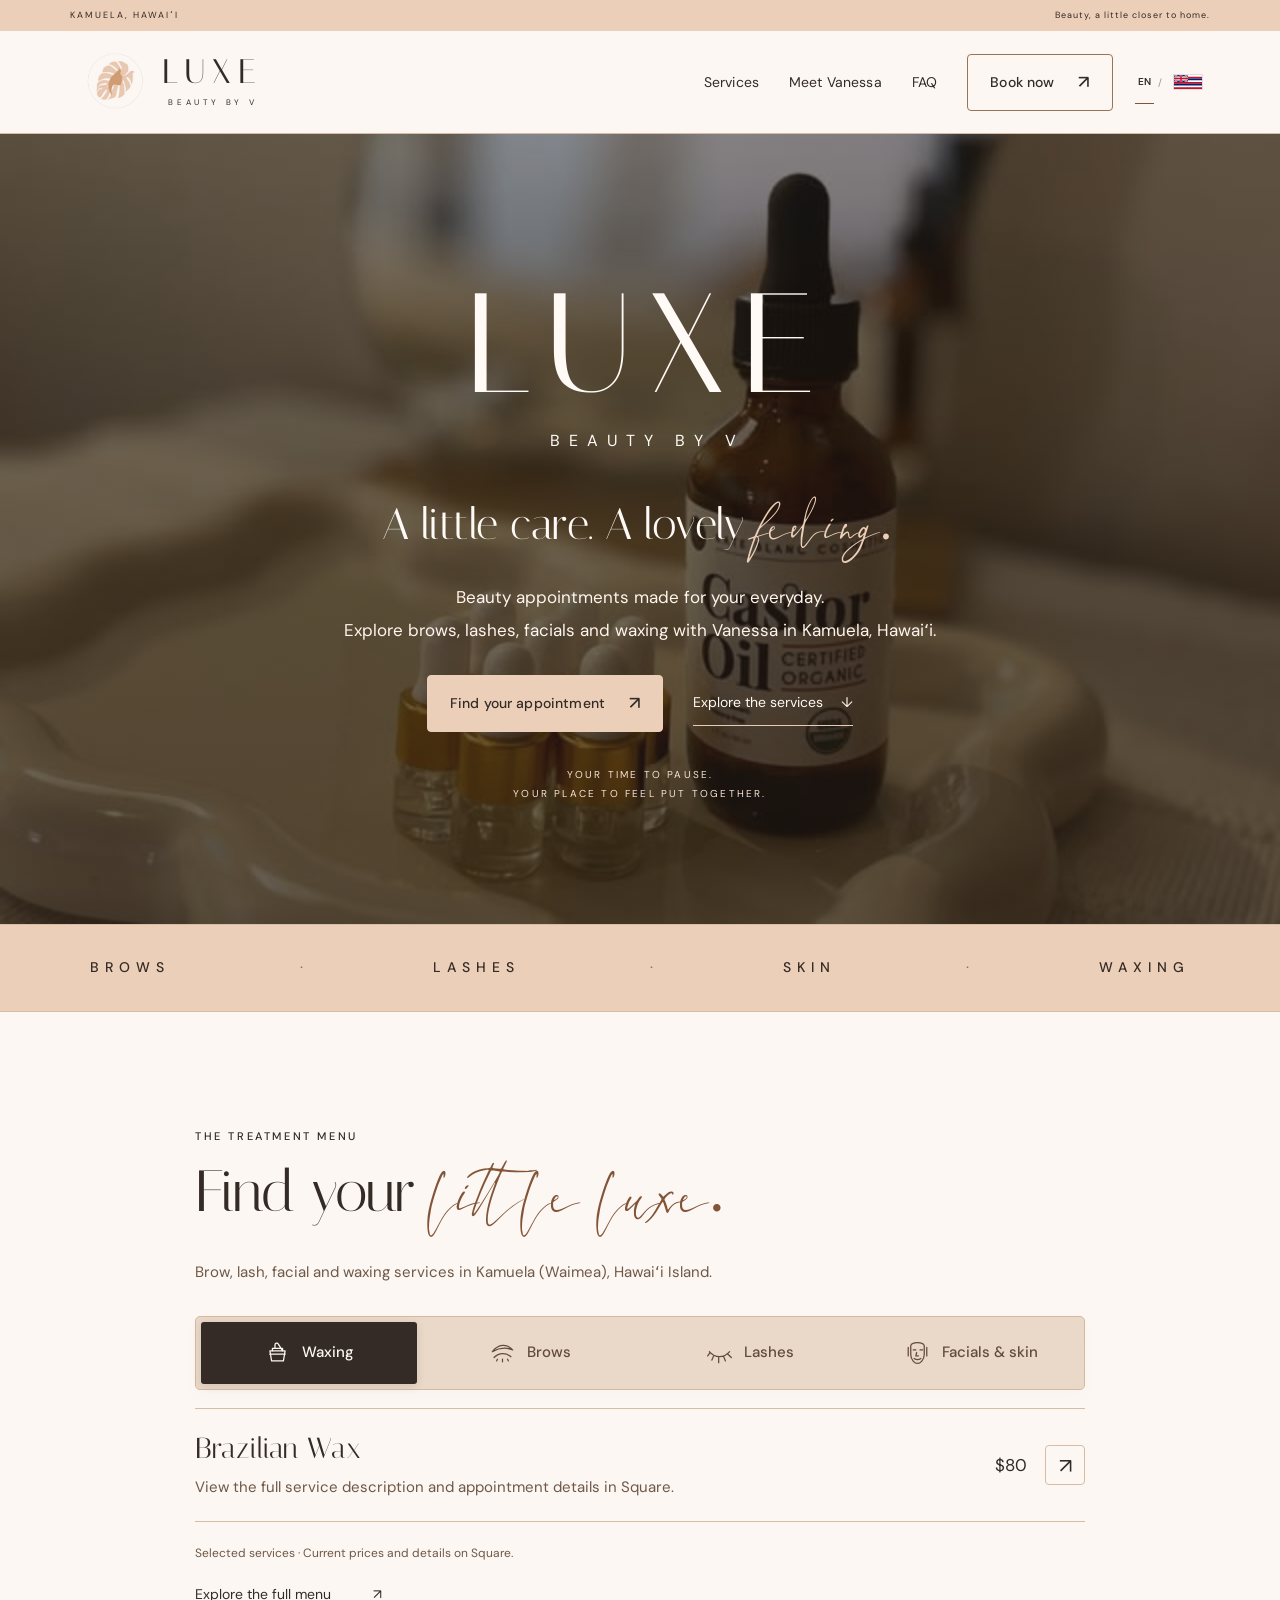
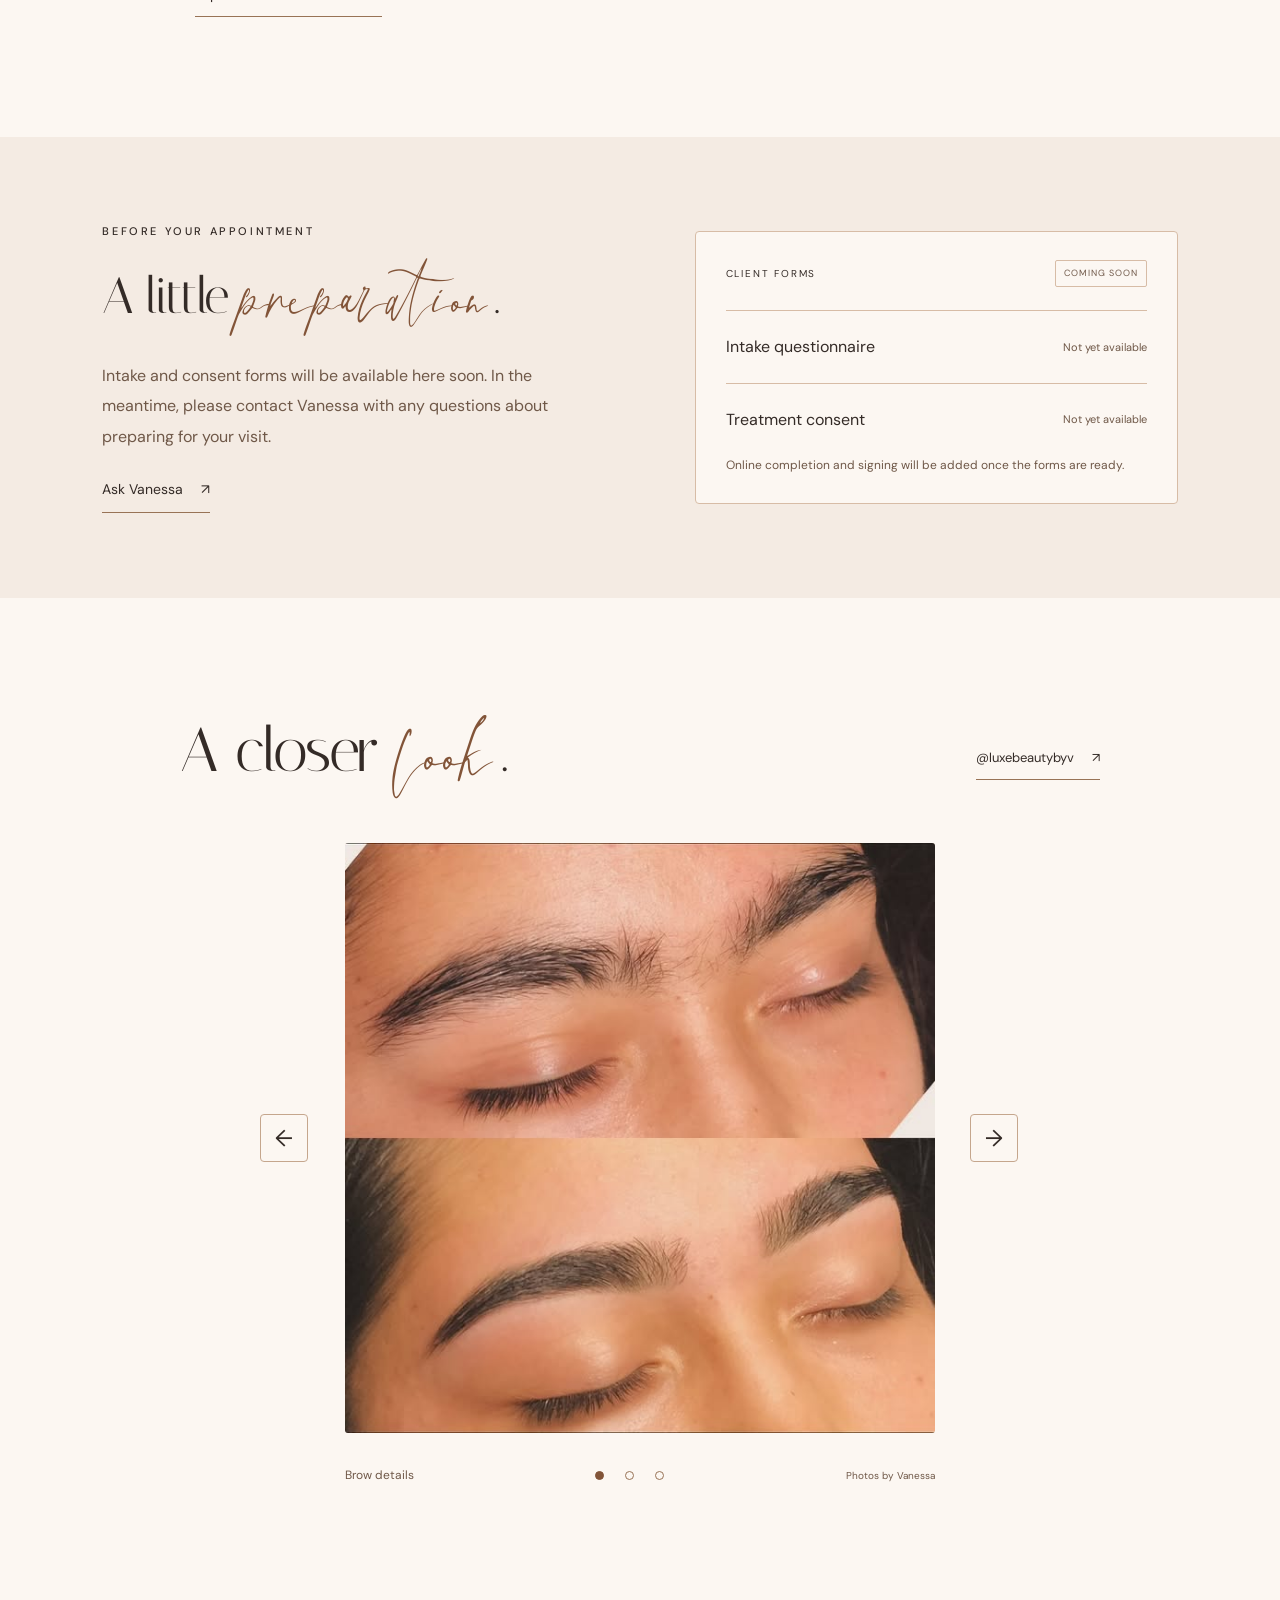
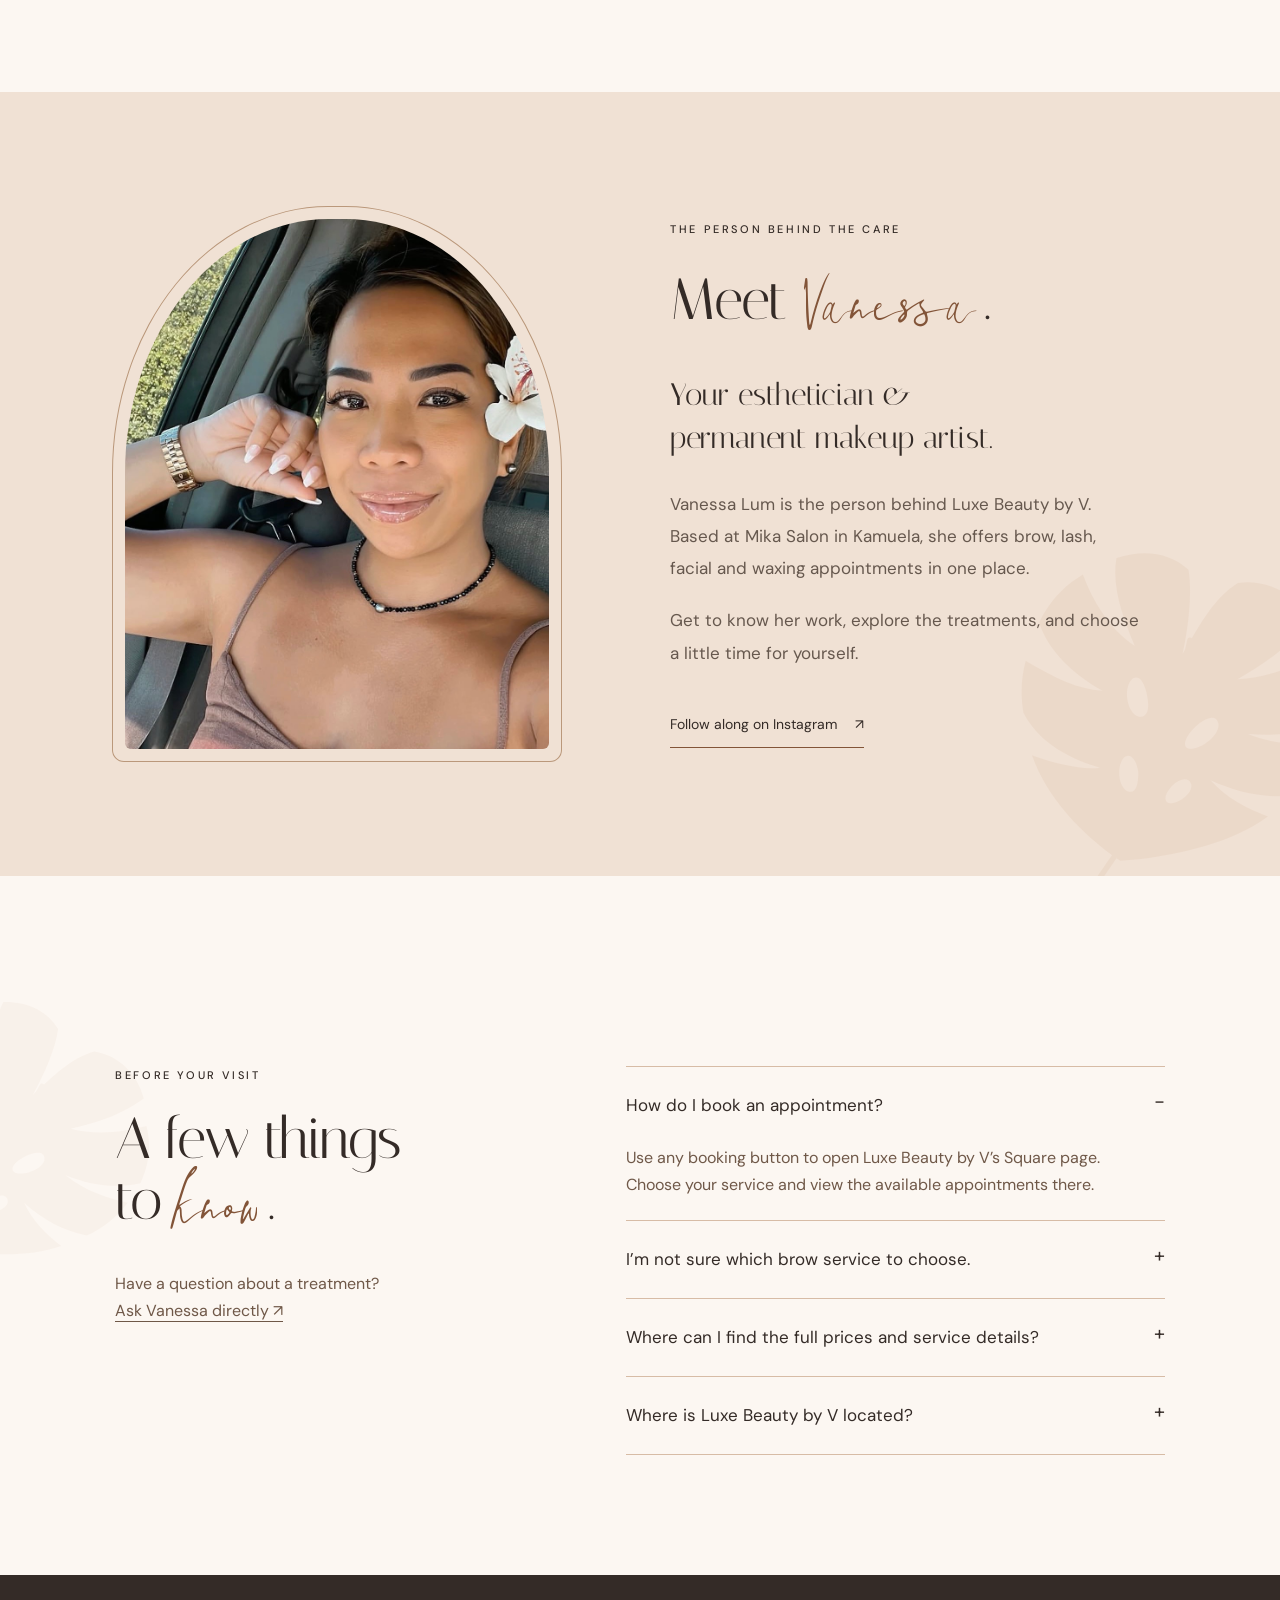
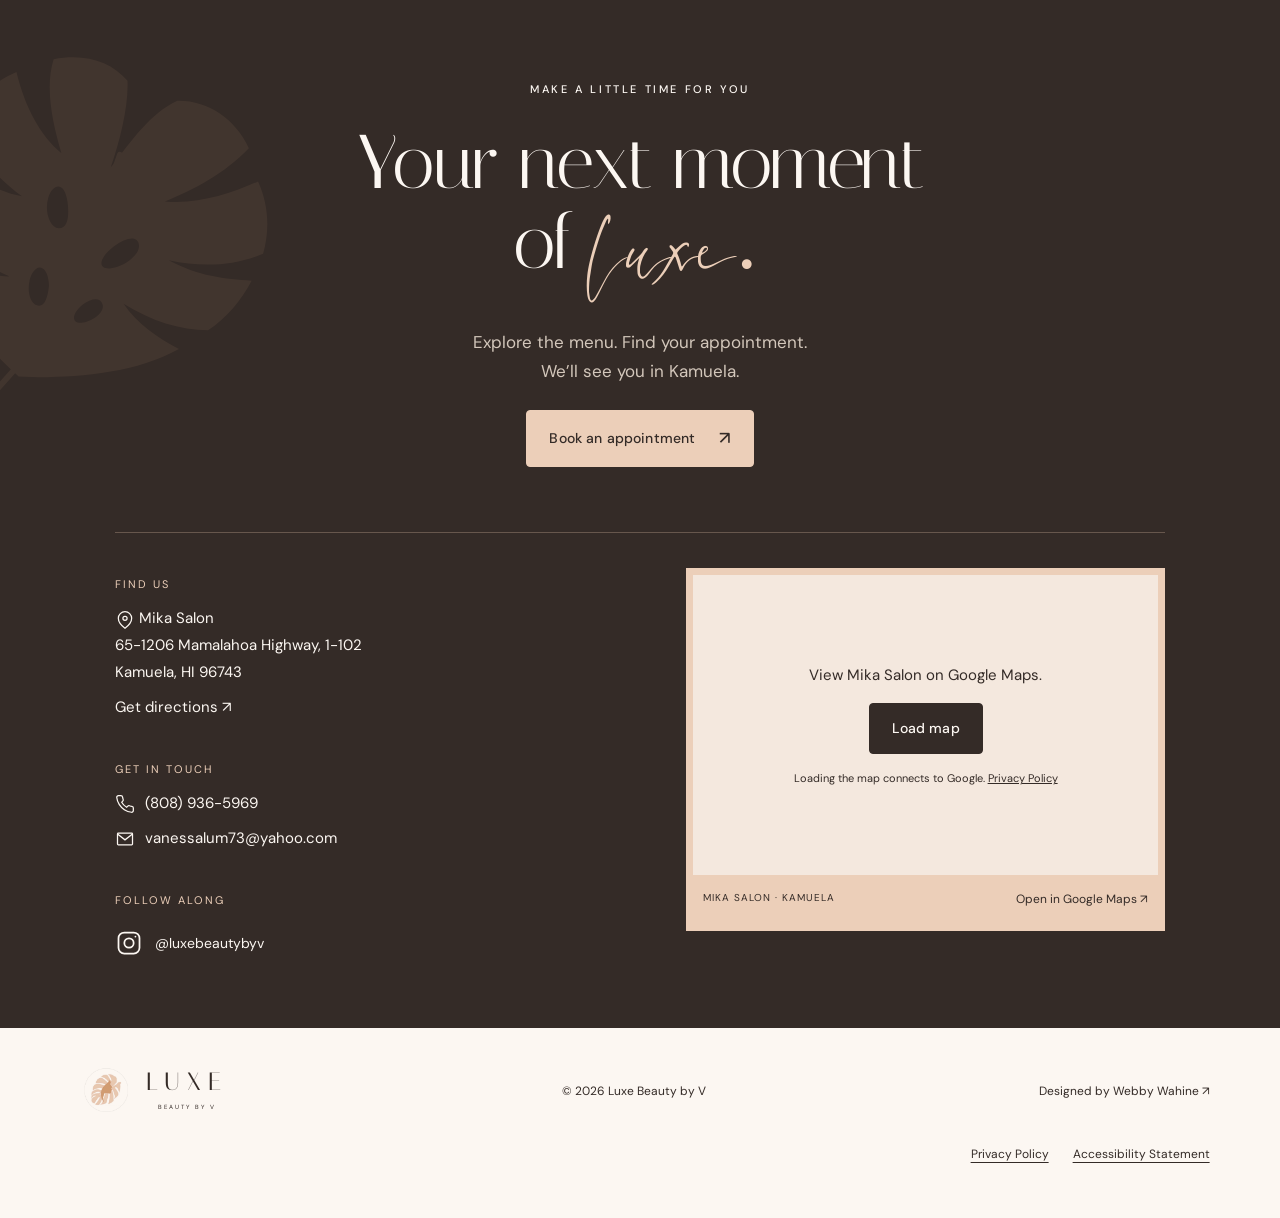
==== commit ee6df762: "Add files via upload - Improved local SEO title and service wording. - Service content available wi" ====
--- a/index.html
+++ b/index.html
@@ -1,10 +1,10 @@
 <!doctype html>
-<html lang="en"><head><meta charset="utf-8"><meta name="viewport" content="width=device-width,initial-scale=1"><meta name="robots" content="noindex,nofollow"><meta name="description" content="Explore brow, lash, facial and waxing services with Vanessa Lum at Luxe Beauty by V in Kamuela, Hawaiʻi. Book your appointment online."><meta name="theme-color" content="#ECCFB9"><title>Luxe Beauty by V | Brows, Lashes & Skin in Kamuela</title><link rel="icon" href="./assets/luxe-logo.png" type="image/png"><link rel="apple-touch-icon" href="./assets/luxe-logo.png"><link rel="preload" href="./assets/fonts/la-lune-script.ttf" as="font" type="font/ttf" crossorigin><link rel="preconnect" href="https://fonts.googleapis.com"><link rel="preconnect" href="https://fonts.gstatic.com" crossorigin><link href="https://fonts.googleapis.com/css2?family=DM+Sans:wght@400;500;600&family=Italiana&display=swap" rel="stylesheet"><link rel="stylesheet" href="./style.css"></head>
+<html lang="en"><head><meta charset="utf-8"><meta name="viewport" content="width=device-width,initial-scale=1"><meta name="robots" content="noindex,nofollow"><meta name="description" content="Explore brow, lash, facial and waxing services with Vanessa Lum at Luxe Beauty by V in Kamuela, Hawaiʻi. Book your appointment online."><meta name="theme-color" content="#ECCFB9"><title>Esthetician in Kamuela (Waimea), HI | Luxe Beauty by V</title><link rel="icon" href="./assets/luxe-logo.png" type="image/png"><link rel="apple-touch-icon" href="./assets/luxe-logo.png"><link rel="preload" href="./assets/fonts/la-lune-script.ttf" as="font" type="font/ttf" crossorigin><link rel="stylesheet" href="./assets/fonts/site-fonts.css"><link rel="stylesheet" href="./style.css"><meta property="og:type" content="website"><meta property="og:title" content="Esthetician in Kamuela (Waimea), HI | Luxe Beauty by V"><meta property="og:description" content="Brows, lashes, facials and waxing with Vanessa Lum at Mika Salon in Kamuela (Waimea), Hawaiʻi Island."><meta name="twitter:card" content="summary_large_image"><script id="business-schema" type="application/ld+json">{"@context": "https://schema.org", "@type": "BeautySalon", "name": "Luxe Beauty by V", "description": "Brow, lash, facial and waxing services with Vanessa Lum in Kamuela (Waimea), Hawaiʻi Island.", "telephone": "+1-808-936-5969", "email": "vanessalum73@yahoo.com", "address": {"@type": "PostalAddress", "streetAddress": "65-1206 Mamalahoa Highway, 1-102", "addressLocality": "Kamuela", "addressRegion": "HI", "postalCode": "96743", "addressCountry": "US"}, "founder": {"@type": "Person", "name": "Vanessa Lum"}, "sameAs": ["https://www.instagram.com/luxebeautybyv/"], "hasOfferCatalog": {"@type": "OfferCatalog", "name": "Beauty services", "itemListElement": [{"@type": "Offer", "price": "80", "priceCurrency": "USD", "url": "https://book.squareup.com/appointments/6laa6ll1jtzp46/location/6DW6Y9FQ87BZQ?service_id=54TUMGZ27D3ZN5UACYMBCYAQ", "itemOffered": {"@type": "Service", "name": "Brazilian Wax", "description": "View the full service description and appointment details in Square."}}, {"@type": "Offer", "price": "410", "priceCurrency": "USD", "url": "https://book.squareup.com/appointments/6laa6ll1jtzp46/location/6DW6Y9FQ87BZQ?service_id=6Z4PZ36EGX6FP37WZ7EIUKZI", "itemOffered": {"@type": "Service", "name": "Microblading", "description": "A brow tattooing option. Review treatment details with Vanessa."}}, {"@type": "Offer", "price": "420", "priceCurrency": "USD", "url": "https://book.squareup.com/appointments/6laa6ll1jtzp46/location/6DW6Y9FQ87BZQ?service_id=OFKPZZGCOQ5U4AQODAWA4UDN", "itemOffered": {"@type": "Service", "name": "Ombré Brows", "description": "Explore a shaded brow option on the full booking menu."}}, {"@type": "Offer", "price": "450", "priceCurrency": "USD", "url": "https://book.squareup.com/appointments/6laa6ll1jtzp46/location/6DW6Y9FQ87BZQ?service_id=4Z6CRYZW7OZ3B6TCCQJ47LXQ", "itemOffered": {"@type": "Service", "name": "Combo Brows", "description": "A combination of hair-like strokes and shading."}}, {"@type": "Offer", "price": "65", "priceCurrency": "USD", "url": "https://book.squareup.com/appointments/6laa6ll1jtzp46/location/6DW6Y9FQ87BZQ?service_id=RSJOOLOQGHW6B5NM2UPWSWUZ", "itemOffered": {"@type": "Service", "name": "Brow Wax & Tint", "description": "Shaping, waxing and tinting in one appointment."}}, {"@type": "Offer", "price": "100", "priceCurrency": "USD", "url": "https://book.squareup.com/appointments/6laa6ll1jtzp46/location/6DW6Y9FQ87BZQ?service_id=HY2L4ZRKEWTYYMM6QOFKHBH3", "itemOffered": {"@type": "Service", "name": "Lash Lift", "description": "A lift for your natural lashes. See Square for details."}}, {"@type": "Offer", "price": "120", "priceCurrency": "USD", "url": "https://book.squareup.com/appointments/6laa6ll1jtzp46/location/6DW6Y9FQ87BZQ?service_id=B546ECFKNR7PGBONR5MVCXHV", "itemOffered": {"@type": "Service", "name": "Lash Lift with Tint", "description": "A lash lift paired with tint."}}, {"@type": "Offer", "price": "120", "priceCurrency": "USD", "url": "https://book.squareup.com/appointments/6laa6ll1jtzp46/location/6DW6Y9FQ87BZQ?service_id=ZBDFOQRZBBBQDRBFCGTKP4QQ", "itemOffered": {"@type": "Service", "name": "Spa Facial", "description": "A facial with cleansing, exfoliation, massage and finishing care."}}, {"@type": "Offer", "price": "160", "priceCurrency": "USD", "url": "https://book.squareup.com/appointments/6laa6ll1jtzp46/location/6DW6Y9FQ87BZQ?service_id=Q73YEJIBEAQW4OQFOVDA7ZQ5", "itemOffered": {"@type": "Service", "name": "Dermaplane Facial", "description": "A facial appointment that includes dermaplaning."}}]}}</script></head>
 <body><a class="skip" href="#main">Skip to content</a><div class="topline">KAMUELA, HAWAIʻI <span>Beauty, a little closer to home.</span></div><header><a class="brand" href="#" aria-label="Luxe Beauty by V home"><img src="./assets/luxe-logo.png" alt="" width="438" height="384"><span class="wordmark">LUXE<span>BEAUTY BY V</span></span></a><button id="menu" aria-expanded="false" aria-controls="nav" aria-label="Open navigation"><span></span><span></span></button><nav id="nav" aria-label="Main navigation"><a href="#services">Services</a><a href="#vanessa">Meet Vanessa</a><a href="#questions">FAQ</a><a class="button small booking" href="https://square.site/book/6DW6Y9FQ87BZQ/luxebeautybyv-kamuela-hi">Book now <span>↗</span></a></nav><div class="language-toggle" role="group" aria-label="Language" data-no-translate><button type="button" data-language="en" lang="en" aria-pressed="true">EN</button><span aria-hidden="true">/</span><button type="button" data-language="haw" lang="haw" aria-label="ʻŌlelo Hawaiʻi" title="ʻŌlelo Hawaiʻi" aria-pressed="false"><img src="./assets/hawaii-flag.svg" class="language-flag" alt="" width="64" height="32"></button></div></header>
 <main id="main"><section class="hero hero-full" aria-labelledby="hero-title"><div class="hero-image"><img src="./assets/studio-details.jpg" alt="Beauty products photographed for Luxe Beauty by V" width="640" height="640" fetchpriority="high"></div><div class="hero-copy"><h1 id="hero-title" class="hero-brand">LUXE<span>BEAUTY BY V</span></h1><p class="hero-tagline">A little care. A lovely <em class="script">feeling.</em></p><p class="intro">Beauty appointments made for your everyday.<br>Explore brows, lashes, facials and waxing with Vanessa in Kamuela, Hawaiʻi.</p><div class="actions"><a class="button booking" href="https://square.site/book/6DW6Y9FQ87BZQ/luxebeautybyv-kamuela-hi">Find your appointment <span>↗</span></a><a class="text-link" href="#services">Explore the services <span>↓</span></a></div><div class="hero-note"><p>YOUR TIME TO PAUSE.<br>YOUR PLACE TO FEEL PUT TOGETHER.</p></div></div></section>
 <div class="ribbon service-ribbon" aria-label="Brows, lashes, skin, waxing"><p><span>BROWS</span><i aria-hidden="true">·</i><span>LASHES</span><i aria-hidden="true">·</i><span>SKIN</span><i aria-hidden="true">·</i><span>WAXING</span></p></div>
-<section id="services" class="services section"><div class="section-head"><div><p class="eyebrow">THE TREATMENT MENU</p><h2>Find your <em class="script">little luxe.</em></h2></div></div><div class="tabs" role="group" aria-label="Filter services"><button class="active" data-category="wax" aria-pressed="true"><span class="category-icon icon-waxing" aria-hidden="true"></span><span>Waxing</span></button><button data-category="brows" aria-pressed="false"><span class="category-icon icon-brows" aria-hidden="true"></span><span>Brows</span></button><button data-category="lashes" aria-pressed="false"><span class="category-icon icon-lashes" aria-hidden="true"></span><span>Lashes</span></button><button data-category="skin" aria-pressed="false"><span class="category-icon icon-facials" aria-hidden="true"></span><span>Facials & skin</span></button></div><div id="service-list" class="service-list" aria-live="polite"></div><p class="menu-foot">Selected services · Current prices and details on Square.</p><a class="text-link booking" href="https://square.site/book/6DW6Y9FQ87BZQ/luxebeautybyv-kamuela-hi">Explore the full menu <span>↗</span></a></section>
+<section id="services" class="services section"><div class="section-head"><div><p class="eyebrow">THE TREATMENT MENU</p><h2>Find your <em class="script">little luxe.</em></h2><p class="service-location">Brow, lash, facial and waxing services in Kamuela (Waimea), Hawaiʻi Island.</p></div></div><div class="tabs" role="group" aria-label="Filter services"><button class="active" data-category="wax" aria-pressed="true"><span class="category-icon icon-waxing" aria-hidden="true"></span><span>Waxing</span></button><button data-category="brows" aria-pressed="false"><span class="category-icon icon-brows" aria-hidden="true"></span><span>Brows</span></button><button data-category="lashes" aria-pressed="false"><span class="category-icon icon-lashes" aria-hidden="true"></span><span>Lashes</span></button><button data-category="skin" aria-pressed="false"><span class="category-icon icon-facials" aria-hidden="true"></span><span>Facials & skin</span></button></div><div id="service-list" class="service-list" aria-live="polite"><div data-service-group="wax"><div class="service-row"><h3>Brazilian Wax</h3><p>View the full service description and appointment details in Square.</p><span class="price">$80</span><a href="https://book.squareup.com/appointments/6laa6ll1jtzp46/location/6DW6Y9FQ87BZQ?service_id=54TUMGZ27D3ZN5UACYMBCYAQ" aria-label="View Brazilian Wax on Square">↗</a></div></div><div data-service-group="brows"><div class="service-row"><h3>Microblading</h3><p>A brow tattooing option. Review treatment details with Vanessa.</p><span class="price">$410</span><a href="https://book.squareup.com/appointments/6laa6ll1jtzp46/location/6DW6Y9FQ87BZQ?service_id=6Z4PZ36EGX6FP37WZ7EIUKZI" aria-label="View Microblading on Square">↗</a></div><div class="service-row"><h3>Ombré Brows</h3><p>Explore a shaded brow option on the full booking menu.</p><span class="price">$420</span><a href="https://book.squareup.com/appointments/6laa6ll1jtzp46/location/6DW6Y9FQ87BZQ?service_id=OFKPZZGCOQ5U4AQODAWA4UDN" aria-label="View Ombré Brows on Square">↗</a></div><div class="service-row"><h3>Combo Brows</h3><p>A combination of hair-like strokes and shading.</p><span class="price">$450</span><a href="https://book.squareup.com/appointments/6laa6ll1jtzp46/location/6DW6Y9FQ87BZQ?service_id=4Z6CRYZW7OZ3B6TCCQJ47LXQ" aria-label="View Combo Brows on Square">↗</a></div><div class="service-row"><h3>Brow Wax &amp; Tint</h3><p>Shaping, waxing and tinting in one appointment.</p><span class="price">$65</span><a href="https://book.squareup.com/appointments/6laa6ll1jtzp46/location/6DW6Y9FQ87BZQ?service_id=RSJOOLOQGHW6B5NM2UPWSWUZ" aria-label="View Brow Wax &amp; Tint on Square">↗</a></div></div><div data-service-group="lashes"><div class="service-row"><h3>Lash Lift</h3><p>A lift for your natural lashes. See Square for details.</p><span class="price">$100</span><a href="https://book.squareup.com/appointments/6laa6ll1jtzp46/location/6DW6Y9FQ87BZQ?service_id=HY2L4ZRKEWTYYMM6QOFKHBH3" aria-label="View Lash Lift on Square">↗</a></div><div class="service-row"><h3>Lash Lift with Tint</h3><p>A lash lift paired with tint.</p><span class="price">$120</span><a href="https://book.squareup.com/appointments/6laa6ll1jtzp46/location/6DW6Y9FQ87BZQ?service_id=B546ECFKNR7PGBONR5MVCXHV" aria-label="View Lash Lift with Tint on Square">↗</a></div></div><div data-service-group="skin"><div class="service-row"><h3>Spa Facial</h3><p>A facial with cleansing, exfoliation, massage and finishing care.</p><span class="price">$120</span><a href="https://book.squareup.com/appointments/6laa6ll1jtzp46/location/6DW6Y9FQ87BZQ?service_id=ZBDFOQRZBBBQDRBFCGTKP4QQ" aria-label="View Spa Facial on Square">↗</a></div><div class="service-row"><h3>Dermaplane Facial</h3><p>A facial appointment that includes dermaplaning.</p><span class="price">$160</span><a href="https://book.squareup.com/appointments/6laa6ll1jtzp46/location/6DW6Y9FQ87BZQ?service_id=Q73YEJIBEAQW4OQFOVDA7ZQ5" aria-label="View Dermaplane Facial on Square">↗</a></div></div></div><p class="menu-foot">Selected services · Current prices and details on Square.</p><a class="text-link booking" href="https://square.site/book/6DW6Y9FQ87BZQ/luxebeautybyv-kamuela-hi">Explore the full menu <span>↗</span></a></section>
 <section id="client-forms" class="client-forms"><div class="forms-copy"><p class="eyebrow">BEFORE YOUR APPOINTMENT</p><h2>A little <em class="script">preparation</em>.</h2><p>Intake and consent forms will be available here soon. In the meantime, please contact Vanessa with any questions about preparing for your visit.</p><a class="text-link" href="mailto:vanessalum73@yahoo.com?subject=Appointment%20preparation%20question">Ask Vanessa <span>↗</span></a></div><div class="forms-placeholder"><div class="forms-placeholder-head"><span>CLIENT FORMS</span><span class="soon-label">COMING SOON</span></div><div class="form-status"><span>Intake questionnaire</span><span>Not yet available</span></div><div class="form-status"><span>Treatment consent</span><span>Not yet available</span></div><p>Online completion and signing will be added once the forms are ready.</p></div></section><section id="work" class="results-section" aria-labelledby="results-title"><div class="results-heading"><h2 id="results-title">A closer <em class="script">look</em>.</h2><a class="text-link" href="https://www.instagram.com/luxebeautybyv/" target="_blank" rel="noopener noreferrer">@luxebeautybyv <span>↗</span></a></div><div class="results-stage"><button class="gallery-arrow prev" id="gallery-prev" aria-label="Previous photo">←</button><a id="gallery-link" href="https://www.instagram.com/luxebeautybyv/p/DbeHfVaBmbd/" target="_blank" rel="noopener noreferrer"><img id="gallery-image" src="./assets/instagram-july-brows.jpg" alt="Brow comparison photographed by Luxe Beauty by V" width="640" height="640" loading="lazy"></a><button class="gallery-arrow next" id="gallery-next" aria-label="Next photo">→</button></div><div class="results-bottom"><p id="gallery-caption" aria-live="polite">Brow details</p><div class="gallery-dots" role="group" aria-label="Choose photo"><button data-photo="0" class="active" aria-pressed="true" aria-label="Show brow comparison"></button><button data-photo="1" aria-pressed="false" aria-label="Show close-up of Vanessa’s work"></button><button data-photo="2" aria-pressed="false" aria-label="Show black and white brow comparison"></button></div><span>Photos by Vanessa</span></div></section><section id="vanessa" class="about"><div class="portrait-wrap"><div class="about-portrait"><img src="./assets/vanessa-lum.jpg" alt="Vanessa Lum, esthetician and permanent makeup artist behind Luxe Beauty by V" width="1206" height="1222" loading="lazy"></div></div><div class="about-copy"><p class="eyebrow">THE PERSON BEHIND THE CARE</p><h2>Meet <em class="script">Vanessa</em>.</h2><p class="large">Your esthetician &<br>permanent makeup artist.</p><p>Vanessa Lum is the person behind Luxe Beauty by V. Based at Mika Salon in Kamuela, she offers brow, lash, facial and waxing appointments in one place.</p><p>Get to know her work, explore the treatments, and choose a little time for yourself.</p><a class="text-link" href="https://www.instagram.com/luxebeautybyv/" target="_blank" rel="noopener noreferrer">Follow along on Instagram <span>↗</span></a></div></section>
 <section id="questions" class="faq section"><div><p class="eyebrow">BEFORE YOUR VISIT</p><h2>A few things<br>to <em class="script">know</em>.</h2><p>Have a question about a treatment?<br><a href="mailto:vanessalum73@yahoo.com">Ask Vanessa directly ↗</a></p></div><div class="faq-list"><details open><summary>How do I book an appointment?</summary><p>Use any booking button to open Luxe Beauty by V’s Square page. Choose your service and view the available appointments there.</p></details><details><summary>I’m not sure which brow service to choose.</summary><p>The Square menu includes a brow consultation with brow mapping. Review that option or contact Vanessa before choosing a treatment.</p></details><details><summary>Where can I find the full prices and service details?</summary><p>The complete service menu is available on Square. Please review the current listing when you book, including any preparation instructions or booking policies provided there.</p></details><details><summary>Where is Luxe Beauty by V located?</summary><p>Vanessa’s public profile lists Mika Salon in Kamuela, Hawaiʻi. Please confirm your appointment location in Square and with Vanessa before your visit.</p></details></div></section>
-<section id="visit" class="visit"><p class="eyebrow">MAKE A LITTLE TIME FOR YOU</p><h2>Your next moment<br>of <em class="script">luxe.</em></h2><p>Explore the menu. Find your appointment.<br>We’ll see you in Kamuela.</p><a class="button light booking" href="https://square.site/book/6DW6Y9FQ87BZQ/luxebeautybyv-kamuela-hi">Book an appointment <span>↗</span></a><div class="visit-details"><div class="contact-row"><div><span>FIND US</span><p><svg class="contact-icon" viewBox="0 0 24 24" fill="none" stroke="currentColor" stroke-width="1.5" aria-hidden="true"><path d="M20 10c0 6-8 12-8 12S4 16 4 10a8 8 0 1 1 16 0Z"/><circle cx="12" cy="10" r="2.5"/></svg> Mika Salon<br>65-1206 Mamalahoa Highway, 1-102<br>Kamuela, HI 96743</p><a class="directions-link" href="https://www.google.com/maps/search/?api=1&amp;query=Mika+Salon+65-1206+Mamalahoa+Highway+Kamuela+HI+96743" target="_blank" rel="noopener noreferrer">Get directions ↗</a></div><div><span>GET IN TOUCH</span><a class="icon-link" href="tel:+18089365969"><svg class="contact-icon" viewBox="0 0 24 24" fill="none" stroke="currentColor" stroke-width="1.5" aria-hidden="true"><path d="M22 16.9v3a2 2 0 0 1-2.2 2 19.8 19.8 0 0 1-8.6-3.1 19.5 19.5 0 0 1-6-6A19.8 19.8 0 0 1 2.1 4.2 2 2 0 0 1 4.1 2h3a2 2 0 0 1 2 1.7c.1 1 .4 1.9.7 2.8a2 2 0 0 1-.5 2.1L8 9.9a16 16 0 0 0 6 6l1.3-1.3a2 2 0 0 1 2.1-.5c.9.3 1.8.6 2.8.7a2 2 0 0 1 1.8 2.1Z"/></svg>(808) 936-5969</a><a class="icon-link" href="mailto:vanessalum73@yahoo.com"><svg class="contact-icon" viewBox="0 0 24 24" fill="none" stroke="currentColor" stroke-width="1.5" aria-hidden="true"><rect x="3" y="5" width="18" height="14" rx="1"/><path d="m3 6 9 7 9-7"/></svg>vanessalum73@yahoo.com</a></div><div><span>FOLLOW ALONG</span><a class="social-icon-link" href="https://www.instagram.com/luxebeautybyv/" target="_blank" rel="noopener noreferrer" aria-label="Follow Luxe Beauty by V on Instagram"><svg class="contact-icon" viewBox="0 0 24 24" fill="none" stroke="currentColor" stroke-width="1.5" aria-hidden="true"><rect x="3" y="3" width="18" height="18" rx="5"/><circle cx="12" cy="12" r="4"/><circle cx="17.5" cy="6.5" r=".75" fill="currentColor" stroke="none"/></svg><span>@luxebeautybyv</span></a></div></div><div class="map-panel"><iframe title="Google map showing Mika Salon in Kamuela" src="https://www.google.com/maps?q=Mika%20Salon%2065-1206%20Mamalahoa%20Highway%20Kamuela%20HI%2096743&amp;output=embed" width="600" height="320" loading="lazy" referrerpolicy="no-referrer-when-downgrade" allowfullscreen></iframe><a href="https://www.google.com/maps/search/?api=1&amp;query=Mika+Salon+65-1206+Mamalahoa+Highway+Kamuela+HI+96743" target="_blank" rel="noopener noreferrer">MIKA SALON · KAMUELA <span>Open in Google Maps ↗</span></a></div></div></section></main>
-<footer><a class="brand" href="#" aria-label="Luxe Beauty by V home"><img src="./assets/luxe-logo.png" alt="" width="438" height="384" loading="lazy"><span class="wordmark">LUXE<span>BEAUTY BY V</span></span></a><p>© <span id="year">2026</span> Luxe Beauty by V</p><a href="https://www.webbywahine.com/" target="_blank" rel="noopener noreferrer">Designed by Webby Wahine ↗</a></footer><p id="language-status" class="sr-only" role="status" aria-live="polite"></p><script src="./app.js"></script><script src="./language.js"></script></body></html>
+<section id="visit" class="visit"><p class="eyebrow">MAKE A LITTLE TIME FOR YOU</p><h2>Your next moment<br>of <em class="script">luxe.</em></h2><p>Explore the menu. Find your appointment.<br>We’ll see you in Kamuela.</p><a class="button light booking" href="https://square.site/book/6DW6Y9FQ87BZQ/luxebeautybyv-kamuela-hi">Book an appointment <span>↗</span></a><div class="visit-details"><div class="contact-row"><div><span>FIND US</span><p><svg class="contact-icon" viewBox="0 0 24 24" fill="none" stroke="currentColor" stroke-width="1.5" aria-hidden="true"><path d="M20 10c0 6-8 12-8 12S4 16 4 10a8 8 0 1 1 16 0Z"/><circle cx="12" cy="10" r="2.5"/></svg> Mika Salon<br>65-1206 Mamalahoa Highway, 1-102<br>Kamuela, HI 96743</p><a class="directions-link" href="https://www.google.com/maps/search/?api=1&amp;query=Mika+Salon+65-1206+Mamalahoa+Highway+Kamuela+HI+96743" target="_blank" rel="noopener noreferrer">Get directions ↗</a></div><div><span>GET IN TOUCH</span><a class="icon-link" href="tel:+18089365969"><svg class="contact-icon" viewBox="0 0 24 24" fill="none" stroke="currentColor" stroke-width="1.5" aria-hidden="true"><path d="M22 16.9v3a2 2 0 0 1-2.2 2 19.8 19.8 0 0 1-8.6-3.1 19.5 19.5 0 0 1-6-6A19.8 19.8 0 0 1 2.1 4.2 2 2 0 0 1 4.1 2h3a2 2 0 0 1 2 1.7c.1 1 .4 1.9.7 2.8a2 2 0 0 1-.5 2.1L8 9.9a16 16 0 0 0 6 6l1.3-1.3a2 2 0 0 1 2.1-.5c.9.3 1.8.6 2.8.7a2 2 0 0 1 1.8 2.1Z"/></svg>(808) 936-5969</a><a class="icon-link" href="mailto:vanessalum73@yahoo.com"><svg class="contact-icon" viewBox="0 0 24 24" fill="none" stroke="currentColor" stroke-width="1.5" aria-hidden="true"><rect x="3" y="5" width="18" height="14" rx="1"/><path d="m3 6 9 7 9-7"/></svg>vanessalum73@yahoo.com</a></div><div><span>FOLLOW ALONG</span><a class="social-icon-link" href="https://www.instagram.com/luxebeautybyv/" target="_blank" rel="noopener noreferrer" aria-label="Follow Luxe Beauty by V on Instagram"><svg class="contact-icon" viewBox="0 0 24 24" fill="none" stroke="currentColor" stroke-width="1.5" aria-hidden="true"><rect x="3" y="3" width="18" height="18" rx="5"/><circle cx="12" cy="12" r="4"/><circle cx="17.5" cy="6.5" r=".75" fill="currentColor" stroke="none"/></svg><span>@luxebeautybyv</span></a></div></div><div class="map-panel"><div id="map-placeholder" class="map-placeholder"><p>View Mika Salon on Google Maps.</p><button type="button" class="button" id="load-map" data-map-url="https://www.google.com/maps?q=Mika%20Salon%2065-1206%20Mamalahoa%20Highway%20Kamuela%20HI%2096743&amp;output=embed">Load map</button><p class="map-privacy">Loading the map connects to Google. <a href="./privacy.html">Privacy Policy</a></p></div><a href="https://www.google.com/maps/search/?api=1&amp;query=Mika+Salon+65-1206+Mamalahoa+Highway+Kamuela+HI+96743" target="_blank" rel="noopener noreferrer">MIKA SALON · KAMUELA <span>Open in Google Maps ↗</span></a></div></div></section></main>
+<footer><a class="brand" href="#" aria-label="Luxe Beauty by V home"><img src="./assets/luxe-logo.png" alt="" width="438" height="384" loading="lazy"><span class="wordmark">LUXE<span>BEAUTY BY V</span></span></a><p>© <span id="year">2026</span> Luxe Beauty by V</p><a href="https://www.webbywahine.com/" target="_blank" rel="noopener noreferrer">Designed by Webby Wahine ↗</a><div class="policy-links"><a href="./privacy.html" lang="en">Privacy Policy</a><a href="./accessibility.html" lang="en">Accessibility Statement</a></div></footer><p id="language-status" class="sr-only" role="status" aria-live="polite"></p><script src="./app.js"></script><script src="./language.js"></script></body></html>
--- a/assets/fonts/site-fonts.css
+++ b/assets/fonts/site-fonts.css
@@ -0,0 +1,28 @@
+@font-face {
+  font-family: 'DM Sans';
+  font-style: normal;
+  font-weight: 400;
+  font-display: swap;
+  src: url(./site-font-0.ttf) format('truetype');
+}
+@font-face {
+  font-family: 'DM Sans';
+  font-style: normal;
+  font-weight: 500;
+  font-display: swap;
+  src: url(./site-font-1.ttf) format('truetype');
+}
+@font-face {
+  font-family: 'DM Sans';
+  font-style: normal;
+  font-weight: 600;
+  font-display: swap;
+  src: url(./site-font-2.ttf) format('truetype');
+}
+@font-face {
+  font-family: 'Italiana';
+  font-style: normal;
+  font-weight: 400;
+  font-display: swap;
+  src: url(./site-font-3.ttf) format('truetype');
+}
--- a/style.css
+++ b/style.css
@@ -66,3 +66,6 @@
 
 /* v12: allow Hawaiian copy to read as complete phrases */
 html[lang="haw"] .hero-tagline{font-size:42px;line-height:1.5}html[lang="haw"] .intro{max-width:780px}html[lang="haw"] .about-copy .large{font-family:var(--sans);font-size:19px;line-height:1.8}html[lang="haw"] .service-row h3{font-family:var(--serif);font-size:29px}html[lang="haw"] .forms-copy h2{line-height:1.35}html[lang="haw"] .visit h2{font-size:65px;line-height:1.25}@media(max-width:700px){html[lang="haw"] .hero-tagline{font-size:31px}html[lang="haw"] .about-copy .large{font-size:17px}html[lang="haw"] .service-row h3{font-size:26px}html[lang="haw"] .visit h2{font-size:44px}}
+
+/* v13: static service content, policy links and optional map */
+[hidden]{display:none!important}html:not(.js-enabled) .services .tabs{display:none}.service-location{font-size:15px;line-height:1.8;color:var(--muted);max-width:600px;margin:22px 0 0}.policy-links{display:flex;gap:24px;flex-wrap:wrap;font-size:12px;width:100%;justify-content:flex-end}.policy-links a{text-decoration:underline;text-underline-offset:4px}.map-placeholder{min-height:300px;padding:38px 28px;background:#f4e8de;color:var(--ink);display:flex;flex-direction:column;align-items:center;justify-content:center;text-align:center;gap:15px}.map-placeholder>p{font-size:15px;line-height:1.7;margin:0}.map-placeholder .button{justify-content:center}.map-placeholder>p.map-privacy{font-size:11px}.map-privacy a{text-decoration:underline}@media(max-width:700px){.policy-links{justify-content:center;gap:15px}.service-location{font-size:14px}.gallery-dots button{width:44px}.map-placeholder{padding:30px 18px}}
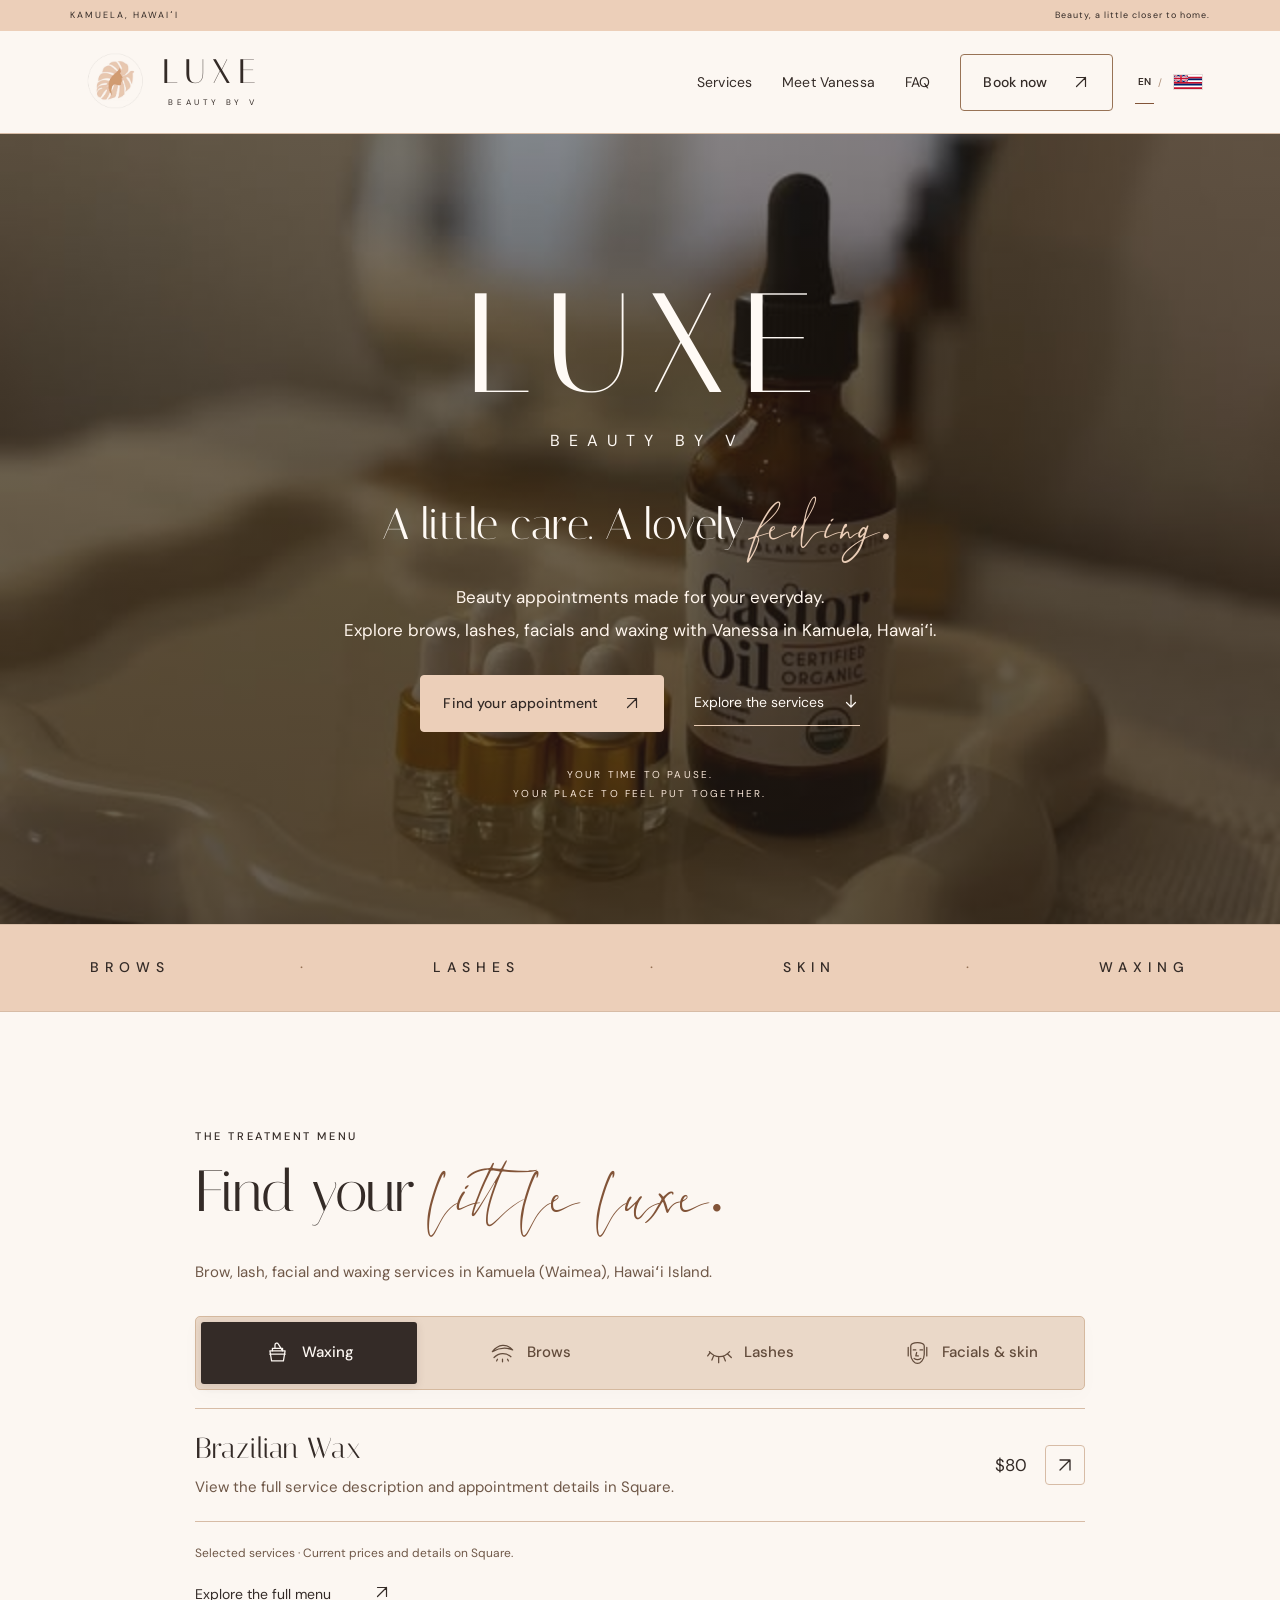
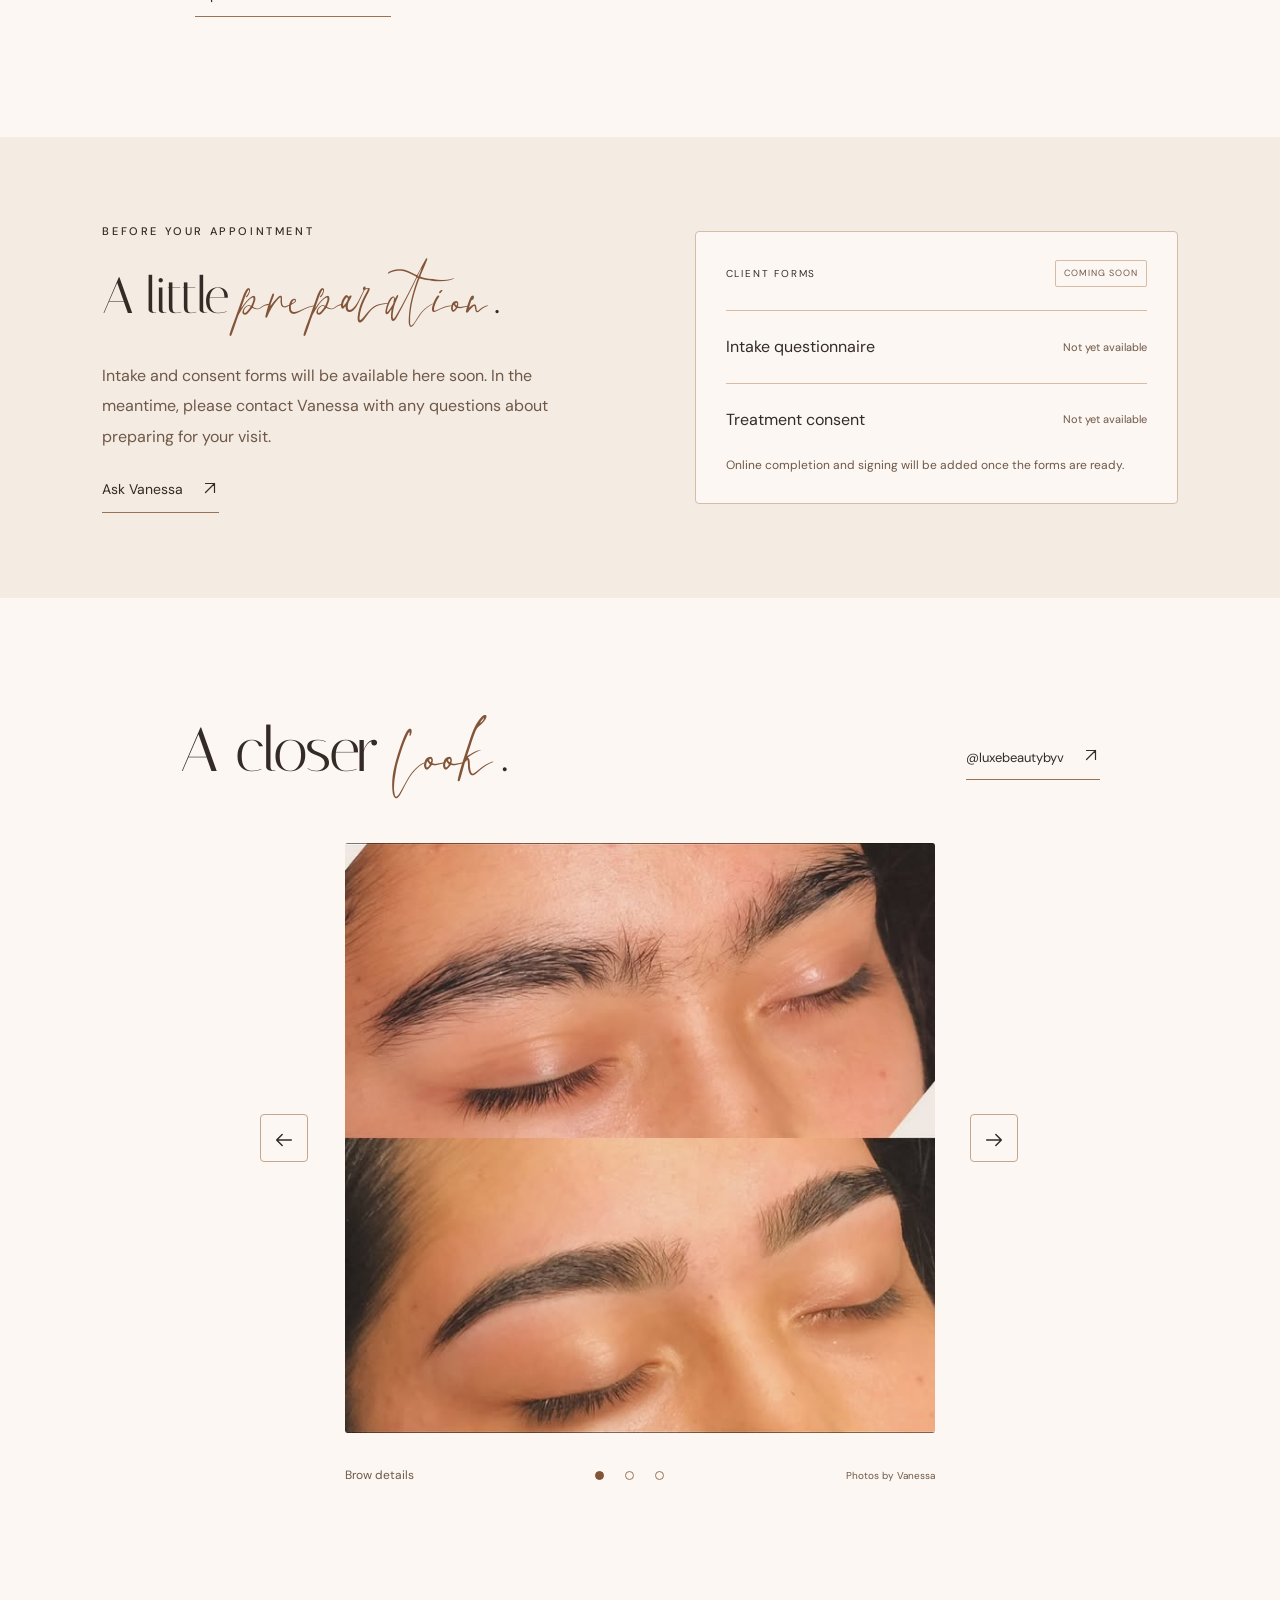
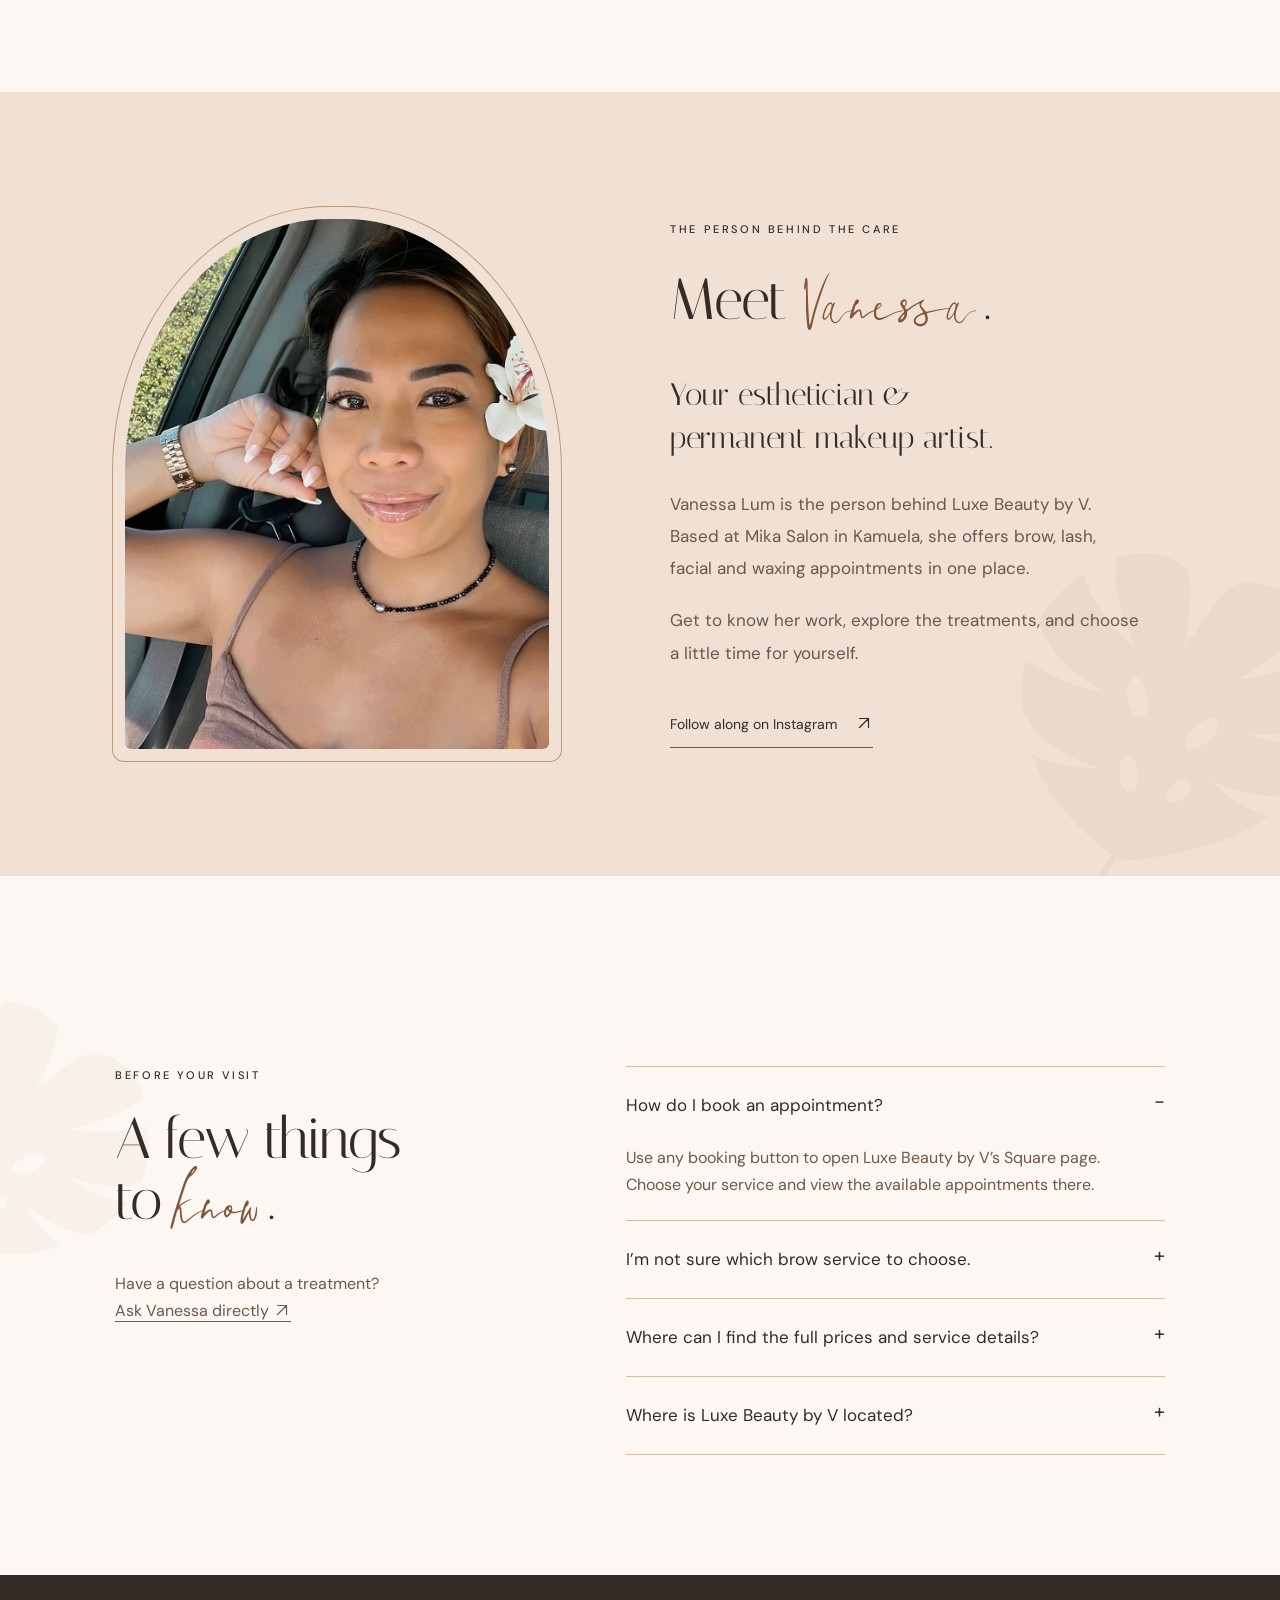
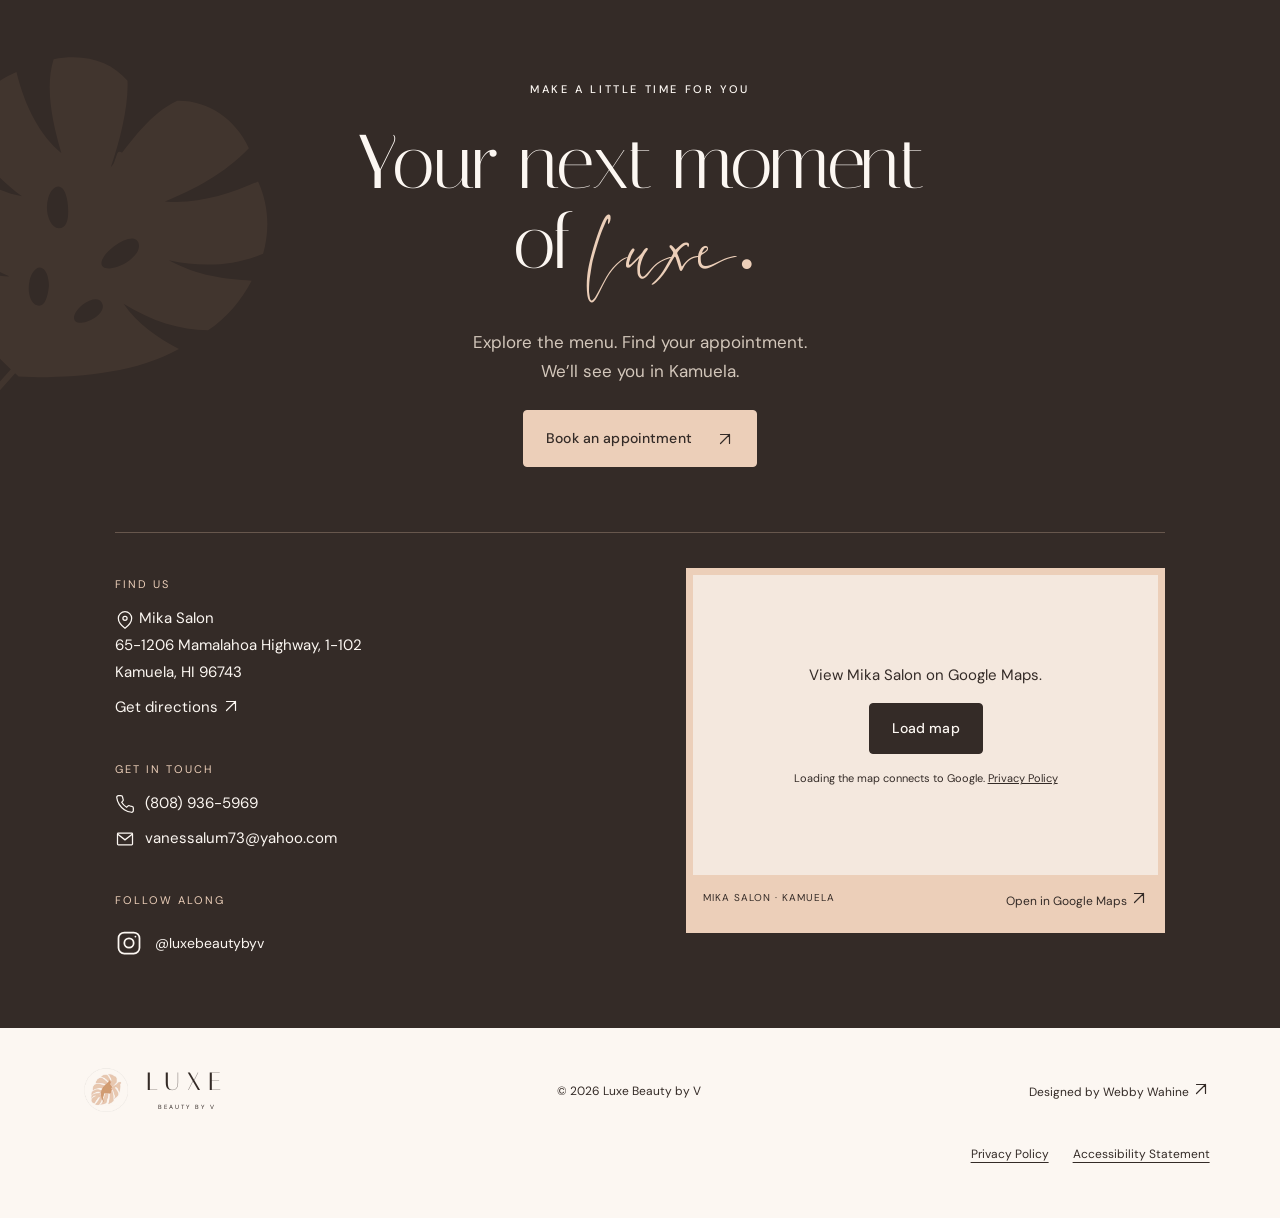
==== commit 5fdbf686: "Add files via upload Fix mobile navigation and replace arrow glyphs with SVG icons" ====
--- a/index.html
+++ b/index.html
@@ -1,10 +1,10 @@
 <!doctype html>
 <html lang="en"><head><meta charset="utf-8"><meta name="viewport" content="width=device-width,initial-scale=1"><meta name="robots" content="noindex,nofollow"><meta name="description" content="Explore brow, lash, facial and waxing services with Vanessa Lum at Luxe Beauty by V in Kamuela, Hawaiʻi. Book your appointment online."><meta name="theme-color" content="#ECCFB9"><title>Esthetician in Kamuela (Waimea), HI | Luxe Beauty by V</title><link rel="icon" href="./assets/luxe-logo.png" type="image/png"><link rel="apple-touch-icon" href="./assets/luxe-logo.png"><link rel="preload" href="./assets/fonts/la-lune-script.ttf" as="font" type="font/ttf" crossorigin><link rel="stylesheet" href="./assets/fonts/site-fonts.css"><link rel="stylesheet" href="./style.css"><meta property="og:type" content="website"><meta property="og:title" content="Esthetician in Kamuela (Waimea), HI | Luxe Beauty by V"><meta property="og:description" content="Brows, lashes, facials and waxing with Vanessa Lum at Mika Salon in Kamuela (Waimea), Hawaiʻi Island."><meta name="twitter:card" content="summary_large_image"><script id="business-schema" type="application/ld+json">{"@context": "https://schema.org", "@type": "BeautySalon", "name": "Luxe Beauty by V", "description": "Brow, lash, facial and waxing services with Vanessa Lum in Kamuela (Waimea), Hawaiʻi Island.", "telephone": "+1-808-936-5969", "email": "vanessalum73@yahoo.com", "address": {"@type": "PostalAddress", "streetAddress": "65-1206 Mamalahoa Highway, 1-102", "addressLocality": "Kamuela", "addressRegion": "HI", "postalCode": "96743", "addressCountry": "US"}, "founder": {"@type": "Person", "name": "Vanessa Lum"}, "sameAs": ["https://www.instagram.com/luxebeautybyv/"], "hasOfferCatalog": {"@type": "OfferCatalog", "name": "Beauty services", "itemListElement": [{"@type": "Offer", "price": "80", "priceCurrency": "USD", "url": "https://book.squareup.com/appointments/6laa6ll1jtzp46/location/6DW6Y9FQ87BZQ?service_id=54TUMGZ27D3ZN5UACYMBCYAQ", "itemOffered": {"@type": "Service", "name": "Brazilian Wax", "description": "View the full service description and appointment details in Square."}}, {"@type": "Offer", "price": "410", "priceCurrency": "USD", "url": "https://book.squareup.com/appointments/6laa6ll1jtzp46/location/6DW6Y9FQ87BZQ?service_id=6Z4PZ36EGX6FP37WZ7EIUKZI", "itemOffered": {"@type": "Service", "name": "Microblading", "description": "A brow tattooing option. Review treatment details with Vanessa."}}, {"@type": "Offer", "price": "420", "priceCurrency": "USD", "url": "https://book.squareup.com/appointments/6laa6ll1jtzp46/location/6DW6Y9FQ87BZQ?service_id=OFKPZZGCOQ5U4AQODAWA4UDN", "itemOffered": {"@type": "Service", "name": "Ombré Brows", "description": "Explore a shaded brow option on the full booking menu."}}, {"@type": "Offer", "price": "450", "priceCurrency": "USD", "url": "https://book.squareup.com/appointments/6laa6ll1jtzp46/location/6DW6Y9FQ87BZQ?service_id=4Z6CRYZW7OZ3B6TCCQJ47LXQ", "itemOffered": {"@type": "Service", "name": "Combo Brows", "description": "A combination of hair-like strokes and shading."}}, {"@type": "Offer", "price": "65", "priceCurrency": "USD", "url": "https://book.squareup.com/appointments/6laa6ll1jtzp46/location/6DW6Y9FQ87BZQ?service_id=RSJOOLOQGHW6B5NM2UPWSWUZ", "itemOffered": {"@type": "Service", "name": "Brow Wax & Tint", "description": "Shaping, waxing and tinting in one appointment."}}, {"@type": "Offer", "price": "100", "priceCurrency": "USD", "url": "https://book.squareup.com/appointments/6laa6ll1jtzp46/location/6DW6Y9FQ87BZQ?service_id=HY2L4ZRKEWTYYMM6QOFKHBH3", "itemOffered": {"@type": "Service", "name": "Lash Lift", "description": "A lift for your natural lashes. See Square for details."}}, {"@type": "Offer", "price": "120", "priceCurrency": "USD", "url": "https://book.squareup.com/appointments/6laa6ll1jtzp46/location/6DW6Y9FQ87BZQ?service_id=B546ECFKNR7PGBONR5MVCXHV", "itemOffered": {"@type": "Service", "name": "Lash Lift with Tint", "description": "A lash lift paired with tint."}}, {"@type": "Offer", "price": "120", "priceCurrency": "USD", "url": "https://book.squareup.com/appointments/6laa6ll1jtzp46/location/6DW6Y9FQ87BZQ?service_id=ZBDFOQRZBBBQDRBFCGTKP4QQ", "itemOffered": {"@type": "Service", "name": "Spa Facial", "description": "A facial with cleansing, exfoliation, massage and finishing care."}}, {"@type": "Offer", "price": "160", "priceCurrency": "USD", "url": "https://book.squareup.com/appointments/6laa6ll1jtzp46/location/6DW6Y9FQ87BZQ?service_id=Q73YEJIBEAQW4OQFOVDA7ZQ5", "itemOffered": {"@type": "Service", "name": "Dermaplane Facial", "description": "A facial appointment that includes dermaplaning."}}]}}</script></head>
-<body><a class="skip" href="#main">Skip to content</a><div class="topline">KAMUELA, HAWAIʻI <span>Beauty, a little closer to home.</span></div><header><a class="brand" href="#" aria-label="Luxe Beauty by V home"><img src="./assets/luxe-logo.png" alt="" width="438" height="384"><span class="wordmark">LUXE<span>BEAUTY BY V</span></span></a><button id="menu" aria-expanded="false" aria-controls="nav" aria-label="Open navigation"><span></span><span></span></button><nav id="nav" aria-label="Main navigation"><a href="#services">Services</a><a href="#vanessa">Meet Vanessa</a><a href="#questions">FAQ</a><a class="button small booking" href="https://square.site/book/6DW6Y9FQ87BZQ/luxebeautybyv-kamuela-hi">Book now <span>↗</span></a></nav><div class="language-toggle" role="group" aria-label="Language" data-no-translate><button type="button" data-language="en" lang="en" aria-pressed="true">EN</button><span aria-hidden="true">/</span><button type="button" data-language="haw" lang="haw" aria-label="ʻŌlelo Hawaiʻi" title="ʻŌlelo Hawaiʻi" aria-pressed="false"><img src="./assets/hawaii-flag.svg" class="language-flag" alt="" width="64" height="32"></button></div></header>
-<main id="main"><section class="hero hero-full" aria-labelledby="hero-title"><div class="hero-image"><img src="./assets/studio-details.jpg" alt="Beauty products photographed for Luxe Beauty by V" width="640" height="640" fetchpriority="high"></div><div class="hero-copy"><h1 id="hero-title" class="hero-brand">LUXE<span>BEAUTY BY V</span></h1><p class="hero-tagline">A little care. A lovely <em class="script">feeling.</em></p><p class="intro">Beauty appointments made for your everyday.<br>Explore brows, lashes, facials and waxing with Vanessa in Kamuela, Hawaiʻi.</p><div class="actions"><a class="button booking" href="https://square.site/book/6DW6Y9FQ87BZQ/luxebeautybyv-kamuela-hi">Find your appointment <span>↗</span></a><a class="text-link" href="#services">Explore the services <span>↓</span></a></div><div class="hero-note"><p>YOUR TIME TO PAUSE.<br>YOUR PLACE TO FEEL PUT TOGETHER.</p></div></div></section>
+<body><a class="skip" href="#main">Skip to content</a><div class="topline">KAMUELA, HAWAIʻI <span>Beauty, a little closer to home.</span></div><header><a class="brand" href="#" aria-label="Luxe Beauty by V home"><img src="./assets/luxe-logo.png" alt="" width="438" height="384"><span class="wordmark">LUXE<span>BEAUTY BY V</span></span></a><nav id="nav" aria-label="Main navigation"><a href="#services">Services</a><a href="#vanessa">Meet Vanessa</a><a href="#questions">FAQ</a><a class="button small booking" href="https://square.site/book/6DW6Y9FQ87BZQ/luxebeautybyv-kamuela-hi">Book now <span><svg class="arrow-icon" viewBox="0 0 24 24" fill="none" stroke="currentColor" stroke-width="1.6" stroke-linecap="round" stroke-linejoin="round" aria-hidden="true" focusable="false"><path d="M6 18 18 6M6 6h12v12"/></svg></span></a></nav><div class="language-toggle" role="group" aria-label="Language" data-no-translate><button type="button" data-language="en" lang="en" aria-pressed="true">EN</button><span aria-hidden="true">/</span><button type="button" data-language="haw" lang="haw" aria-label="ʻŌlelo Hawaiʻi" title="ʻŌlelo Hawaiʻi" aria-pressed="false"><img src="./assets/hawaii-flag.svg" class="language-flag" alt="" width="64" height="32"></button></div><details id="mobile-menu" class="mobile-menu"><summary id="menu" aria-controls="mobile-nav" aria-label="Open navigation"><span></span><span></span></summary><nav id="mobile-nav" aria-label="Mobile navigation"><a href="#services">Services</a><a href="#vanessa">Meet Vanessa</a><a href="#questions">FAQ</a><a class="button small booking" href="https://square.site/book/6DW6Y9FQ87BZQ/luxebeautybyv-kamuela-hi">Book now <span><svg class="arrow-icon" viewBox="0 0 24 24" fill="none" stroke="currentColor" stroke-width="1.6" stroke-linecap="round" stroke-linejoin="round" aria-hidden="true" focusable="false"><path d="M6 18 18 6M6 6h12v12"/></svg></span></a></nav></details></header>
+<main id="main"><section class="hero hero-full" aria-labelledby="hero-title"><div class="hero-image"><img src="./assets/studio-details.jpg" alt="Beauty products photographed for Luxe Beauty by V" width="640" height="640" fetchpriority="high"></div><div class="hero-copy"><h1 id="hero-title" class="hero-brand">LUXE<span>BEAUTY BY V</span></h1><p class="hero-tagline">A little care. A lovely <em class="script">feeling.</em></p><p class="intro">Beauty appointments made for your everyday.<br>Explore brows, lashes, facials and waxing with Vanessa in Kamuela, Hawaiʻi.</p><div class="actions"><a class="button booking" href="https://square.site/book/6DW6Y9FQ87BZQ/luxebeautybyv-kamuela-hi">Find your appointment <span><svg class="arrow-icon" viewBox="0 0 24 24" fill="none" stroke="currentColor" stroke-width="1.6" stroke-linecap="round" stroke-linejoin="round" aria-hidden="true" focusable="false"><path d="M6 18 18 6M6 6h12v12"/></svg></span></a><a class="text-link" href="#services">Explore the services <span><svg class="arrow-icon" viewBox="0 0 24 24" fill="none" stroke="currentColor" stroke-width="1.6" stroke-linecap="round" stroke-linejoin="round" aria-hidden="true" focusable="false"><path d="M12 4v16m-6-6 6 6 6-6"/></svg></span></a></div><div class="hero-note"><p>YOUR TIME TO PAUSE.<br>YOUR PLACE TO FEEL PUT TOGETHER.</p></div></div></section>
 <div class="ribbon service-ribbon" aria-label="Brows, lashes, skin, waxing"><p><span>BROWS</span><i aria-hidden="true">·</i><span>LASHES</span><i aria-hidden="true">·</i><span>SKIN</span><i aria-hidden="true">·</i><span>WAXING</span></p></div>
-<section id="services" class="services section"><div class="section-head"><div><p class="eyebrow">THE TREATMENT MENU</p><h2>Find your <em class="script">little luxe.</em></h2><p class="service-location">Brow, lash, facial and waxing services in Kamuela (Waimea), Hawaiʻi Island.</p></div></div><div class="tabs" role="group" aria-label="Filter services"><button class="active" data-category="wax" aria-pressed="true"><span class="category-icon icon-waxing" aria-hidden="true"></span><span>Waxing</span></button><button data-category="brows" aria-pressed="false"><span class="category-icon icon-brows" aria-hidden="true"></span><span>Brows</span></button><button data-category="lashes" aria-pressed="false"><span class="category-icon icon-lashes" aria-hidden="true"></span><span>Lashes</span></button><button data-category="skin" aria-pressed="false"><span class="category-icon icon-facials" aria-hidden="true"></span><span>Facials & skin</span></button></div><div id="service-list" class="service-list" aria-live="polite"><div data-service-group="wax"><div class="service-row"><h3>Brazilian Wax</h3><p>View the full service description and appointment details in Square.</p><span class="price">$80</span><a href="https://book.squareup.com/appointments/6laa6ll1jtzp46/location/6DW6Y9FQ87BZQ?service_id=54TUMGZ27D3ZN5UACYMBCYAQ" aria-label="View Brazilian Wax on Square">↗</a></div></div><div data-service-group="brows"><div class="service-row"><h3>Microblading</h3><p>A brow tattooing option. Review treatment details with Vanessa.</p><span class="price">$410</span><a href="https://book.squareup.com/appointments/6laa6ll1jtzp46/location/6DW6Y9FQ87BZQ?service_id=6Z4PZ36EGX6FP37WZ7EIUKZI" aria-label="View Microblading on Square">↗</a></div><div class="service-row"><h3>Ombré Brows</h3><p>Explore a shaded brow option on the full booking menu.</p><span class="price">$420</span><a href="https://book.squareup.com/appointments/6laa6ll1jtzp46/location/6DW6Y9FQ87BZQ?service_id=OFKPZZGCOQ5U4AQODAWA4UDN" aria-label="View Ombré Brows on Square">↗</a></div><div class="service-row"><h3>Combo Brows</h3><p>A combination of hair-like strokes and shading.</p><span class="price">$450</span><a href="https://book.squareup.com/appointments/6laa6ll1jtzp46/location/6DW6Y9FQ87BZQ?service_id=4Z6CRYZW7OZ3B6TCCQJ47LXQ" aria-label="View Combo Brows on Square">↗</a></div><div class="service-row"><h3>Brow Wax &amp; Tint</h3><p>Shaping, waxing and tinting in one appointment.</p><span class="price">$65</span><a href="https://book.squareup.com/appointments/6laa6ll1jtzp46/location/6DW6Y9FQ87BZQ?service_id=RSJOOLOQGHW6B5NM2UPWSWUZ" aria-label="View Brow Wax &amp; Tint on Square">↗</a></div></div><div data-service-group="lashes"><div class="service-row"><h3>Lash Lift</h3><p>A lift for your natural lashes. See Square for details.</p><span class="price">$100</span><a href="https://book.squareup.com/appointments/6laa6ll1jtzp46/location/6DW6Y9FQ87BZQ?service_id=HY2L4ZRKEWTYYMM6QOFKHBH3" aria-label="View Lash Lift on Square">↗</a></div><div class="service-row"><h3>Lash Lift with Tint</h3><p>A lash lift paired with tint.</p><span class="price">$120</span><a href="https://book.squareup.com/appointments/6laa6ll1jtzp46/location/6DW6Y9FQ87BZQ?service_id=B546ECFKNR7PGBONR5MVCXHV" aria-label="View Lash Lift with Tint on Square">↗</a></div></div><div data-service-group="skin"><div class="service-row"><h3>Spa Facial</h3><p>A facial with cleansing, exfoliation, massage and finishing care.</p><span class="price">$120</span><a href="https://book.squareup.com/appointments/6laa6ll1jtzp46/location/6DW6Y9FQ87BZQ?service_id=ZBDFOQRZBBBQDRBFCGTKP4QQ" aria-label="View Spa Facial on Square">↗</a></div><div class="service-row"><h3>Dermaplane Facial</h3><p>A facial appointment that includes dermaplaning.</p><span class="price">$160</span><a href="https://book.squareup.com/appointments/6laa6ll1jtzp46/location/6DW6Y9FQ87BZQ?service_id=Q73YEJIBEAQW4OQFOVDA7ZQ5" aria-label="View Dermaplane Facial on Square">↗</a></div></div></div><p class="menu-foot">Selected services · Current prices and details on Square.</p><a class="text-link booking" href="https://square.site/book/6DW6Y9FQ87BZQ/luxebeautybyv-kamuela-hi">Explore the full menu <span>↗</span></a></section>
-<section id="client-forms" class="client-forms"><div class="forms-copy"><p class="eyebrow">BEFORE YOUR APPOINTMENT</p><h2>A little <em class="script">preparation</em>.</h2><p>Intake and consent forms will be available here soon. In the meantime, please contact Vanessa with any questions about preparing for your visit.</p><a class="text-link" href="mailto:vanessalum73@yahoo.com?subject=Appointment%20preparation%20question">Ask Vanessa <span>↗</span></a></div><div class="forms-placeholder"><div class="forms-placeholder-head"><span>CLIENT FORMS</span><span class="soon-label">COMING SOON</span></div><div class="form-status"><span>Intake questionnaire</span><span>Not yet available</span></div><div class="form-status"><span>Treatment consent</span><span>Not yet available</span></div><p>Online completion and signing will be added once the forms are ready.</p></div></section><section id="work" class="results-section" aria-labelledby="results-title"><div class="results-heading"><h2 id="results-title">A closer <em class="script">look</em>.</h2><a class="text-link" href="https://www.instagram.com/luxebeautybyv/" target="_blank" rel="noopener noreferrer">@luxebeautybyv <span>↗</span></a></div><div class="results-stage"><button class="gallery-arrow prev" id="gallery-prev" aria-label="Previous photo">←</button><a id="gallery-link" href="https://www.instagram.com/luxebeautybyv/p/DbeHfVaBmbd/" target="_blank" rel="noopener noreferrer"><img id="gallery-image" src="./assets/instagram-july-brows.jpg" alt="Brow comparison photographed by Luxe Beauty by V" width="640" height="640" loading="lazy"></a><button class="gallery-arrow next" id="gallery-next" aria-label="Next photo">→</button></div><div class="results-bottom"><p id="gallery-caption" aria-live="polite">Brow details</p><div class="gallery-dots" role="group" aria-label="Choose photo"><button data-photo="0" class="active" aria-pressed="true" aria-label="Show brow comparison"></button><button data-photo="1" aria-pressed="false" aria-label="Show close-up of Vanessa’s work"></button><button data-photo="2" aria-pressed="false" aria-label="Show black and white brow comparison"></button></div><span>Photos by Vanessa</span></div></section><section id="vanessa" class="about"><div class="portrait-wrap"><div class="about-portrait"><img src="./assets/vanessa-lum.jpg" alt="Vanessa Lum, esthetician and permanent makeup artist behind Luxe Beauty by V" width="1206" height="1222" loading="lazy"></div></div><div class="about-copy"><p class="eyebrow">THE PERSON BEHIND THE CARE</p><h2>Meet <em class="script">Vanessa</em>.</h2><p class="large">Your esthetician &<br>permanent makeup artist.</p><p>Vanessa Lum is the person behind Luxe Beauty by V. Based at Mika Salon in Kamuela, she offers brow, lash, facial and waxing appointments in one place.</p><p>Get to know her work, explore the treatments, and choose a little time for yourself.</p><a class="text-link" href="https://www.instagram.com/luxebeautybyv/" target="_blank" rel="noopener noreferrer">Follow along on Instagram <span>↗</span></a></div></section>
-<section id="questions" class="faq section"><div><p class="eyebrow">BEFORE YOUR VISIT</p><h2>A few things<br>to <em class="script">know</em>.</h2><p>Have a question about a treatment?<br><a href="mailto:vanessalum73@yahoo.com">Ask Vanessa directly ↗</a></p></div><div class="faq-list"><details open><summary>How do I book an appointment?</summary><p>Use any booking button to open Luxe Beauty by V’s Square page. Choose your service and view the available appointments there.</p></details><details><summary>I’m not sure which brow service to choose.</summary><p>The Square menu includes a brow consultation with brow mapping. Review that option or contact Vanessa before choosing a treatment.</p></details><details><summary>Where can I find the full prices and service details?</summary><p>The complete service menu is available on Square. Please review the current listing when you book, including any preparation instructions or booking policies provided there.</p></details><details><summary>Where is Luxe Beauty by V located?</summary><p>Vanessa’s public profile lists Mika Salon in Kamuela, Hawaiʻi. Please confirm your appointment location in Square and with Vanessa before your visit.</p></details></div></section>
-<section id="visit" class="visit"><p class="eyebrow">MAKE A LITTLE TIME FOR YOU</p><h2>Your next moment<br>of <em class="script">luxe.</em></h2><p>Explore the menu. Find your appointment.<br>We’ll see you in Kamuela.</p><a class="button light booking" href="https://square.site/book/6DW6Y9FQ87BZQ/luxebeautybyv-kamuela-hi">Book an appointment <span>↗</span></a><div class="visit-details"><div class="contact-row"><div><span>FIND US</span><p><svg class="contact-icon" viewBox="0 0 24 24" fill="none" stroke="currentColor" stroke-width="1.5" aria-hidden="true"><path d="M20 10c0 6-8 12-8 12S4 16 4 10a8 8 0 1 1 16 0Z"/><circle cx="12" cy="10" r="2.5"/></svg> Mika Salon<br>65-1206 Mamalahoa Highway, 1-102<br>Kamuela, HI 96743</p><a class="directions-link" href="https://www.google.com/maps/search/?api=1&amp;query=Mika+Salon+65-1206+Mamalahoa+Highway+Kamuela+HI+96743" target="_blank" rel="noopener noreferrer">Get directions ↗</a></div><div><span>GET IN TOUCH</span><a class="icon-link" href="tel:+18089365969"><svg class="contact-icon" viewBox="0 0 24 24" fill="none" stroke="currentColor" stroke-width="1.5" aria-hidden="true"><path d="M22 16.9v3a2 2 0 0 1-2.2 2 19.8 19.8 0 0 1-8.6-3.1 19.5 19.5 0 0 1-6-6A19.8 19.8 0 0 1 2.1 4.2 2 2 0 0 1 4.1 2h3a2 2 0 0 1 2 1.7c.1 1 .4 1.9.7 2.8a2 2 0 0 1-.5 2.1L8 9.9a16 16 0 0 0 6 6l1.3-1.3a2 2 0 0 1 2.1-.5c.9.3 1.8.6 2.8.7a2 2 0 0 1 1.8 2.1Z"/></svg>(808) 936-5969</a><a class="icon-link" href="mailto:vanessalum73@yahoo.com"><svg class="contact-icon" viewBox="0 0 24 24" fill="none" stroke="currentColor" stroke-width="1.5" aria-hidden="true"><rect x="3" y="5" width="18" height="14" rx="1"/><path d="m3 6 9 7 9-7"/></svg>vanessalum73@yahoo.com</a></div><div><span>FOLLOW ALONG</span><a class="social-icon-link" href="https://www.instagram.com/luxebeautybyv/" target="_blank" rel="noopener noreferrer" aria-label="Follow Luxe Beauty by V on Instagram"><svg class="contact-icon" viewBox="0 0 24 24" fill="none" stroke="currentColor" stroke-width="1.5" aria-hidden="true"><rect x="3" y="3" width="18" height="18" rx="5"/><circle cx="12" cy="12" r="4"/><circle cx="17.5" cy="6.5" r=".75" fill="currentColor" stroke="none"/></svg><span>@luxebeautybyv</span></a></div></div><div class="map-panel"><div id="map-placeholder" class="map-placeholder"><p>View Mika Salon on Google Maps.</p><button type="button" class="button" id="load-map" data-map-url="https://www.google.com/maps?q=Mika%20Salon%2065-1206%20Mamalahoa%20Highway%20Kamuela%20HI%2096743&amp;output=embed">Load map</button><p class="map-privacy">Loading the map connects to Google. <a href="./privacy.html">Privacy Policy</a></p></div><a href="https://www.google.com/maps/search/?api=1&amp;query=Mika+Salon+65-1206+Mamalahoa+Highway+Kamuela+HI+96743" target="_blank" rel="noopener noreferrer">MIKA SALON · KAMUELA <span>Open in Google Maps ↗</span></a></div></div></section></main>
-<footer><a class="brand" href="#" aria-label="Luxe Beauty by V home"><img src="./assets/luxe-logo.png" alt="" width="438" height="384" loading="lazy"><span class="wordmark">LUXE<span>BEAUTY BY V</span></span></a><p>© <span id="year">2026</span> Luxe Beauty by V</p><a href="https://www.webbywahine.com/" target="_blank" rel="noopener noreferrer">Designed by Webby Wahine ↗</a><div class="policy-links"><a href="./privacy.html" lang="en">Privacy Policy</a><a href="./accessibility.html" lang="en">Accessibility Statement</a></div></footer><p id="language-status" class="sr-only" role="status" aria-live="polite"></p><script src="./app.js"></script><script src="./language.js"></script></body></html>
+<section id="services" class="services section"><div class="section-head"><div><p class="eyebrow">THE TREATMENT MENU</p><h2>Find your <em class="script">little luxe.</em></h2><p class="service-location">Brow, lash, facial and waxing services in Kamuela (Waimea), Hawaiʻi Island.</p></div></div><div class="tabs" role="group" aria-label="Filter services"><button class="active" data-category="wax" aria-pressed="true"><span class="category-icon icon-waxing" aria-hidden="true"></span><span>Waxing</span></button><button data-category="brows" aria-pressed="false"><span class="category-icon icon-brows" aria-hidden="true"></span><span>Brows</span></button><button data-category="lashes" aria-pressed="false"><span class="category-icon icon-lashes" aria-hidden="true"></span><span>Lashes</span></button><button data-category="skin" aria-pressed="false"><span class="category-icon icon-facials" aria-hidden="true"></span><span>Facials & skin</span></button></div><div id="service-list" class="service-list" aria-live="polite"><div data-service-group="wax"><div class="service-row"><h3>Brazilian Wax</h3><p>View the full service description and appointment details in Square.</p><span class="price">$80</span><a href="https://book.squareup.com/appointments/6laa6ll1jtzp46/location/6DW6Y9FQ87BZQ?service_id=54TUMGZ27D3ZN5UACYMBCYAQ" aria-label="View Brazilian Wax on Square"><svg class="arrow-icon" viewBox="0 0 24 24" fill="none" stroke="currentColor" stroke-width="1.6" stroke-linecap="round" stroke-linejoin="round" aria-hidden="true" focusable="false"><path d="M6 18 18 6M6 6h12v12"/></svg></a></div></div><div data-service-group="brows"><div class="service-row"><h3>Microblading</h3><p>A brow tattooing option. Review treatment details with Vanessa.</p><span class="price">$410</span><a href="https://book.squareup.com/appointments/6laa6ll1jtzp46/location/6DW6Y9FQ87BZQ?service_id=6Z4PZ36EGX6FP37WZ7EIUKZI" aria-label="View Microblading on Square"><svg class="arrow-icon" viewBox="0 0 24 24" fill="none" stroke="currentColor" stroke-width="1.6" stroke-linecap="round" stroke-linejoin="round" aria-hidden="true" focusable="false"><path d="M6 18 18 6M6 6h12v12"/></svg></a></div><div class="service-row"><h3>Ombré Brows</h3><p>Explore a shaded brow option on the full booking menu.</p><span class="price">$420</span><a href="https://book.squareup.com/appointments/6laa6ll1jtzp46/location/6DW6Y9FQ87BZQ?service_id=OFKPZZGCOQ5U4AQODAWA4UDN" aria-label="View Ombré Brows on Square"><svg class="arrow-icon" viewBox="0 0 24 24" fill="none" stroke="currentColor" stroke-width="1.6" stroke-linecap="round" stroke-linejoin="round" aria-hidden="true" focusable="false"><path d="M6 18 18 6M6 6h12v12"/></svg></a></div><div class="service-row"><h3>Combo Brows</h3><p>A combination of hair-like strokes and shading.</p><span class="price">$450</span><a href="https://book.squareup.com/appointments/6laa6ll1jtzp46/location/6DW6Y9FQ87BZQ?service_id=4Z6CRYZW7OZ3B6TCCQJ47LXQ" aria-label="View Combo Brows on Square"><svg class="arrow-icon" viewBox="0 0 24 24" fill="none" stroke="currentColor" stroke-width="1.6" stroke-linecap="round" stroke-linejoin="round" aria-hidden="true" focusable="false"><path d="M6 18 18 6M6 6h12v12"/></svg></a></div><div class="service-row"><h3>Brow Wax &amp; Tint</h3><p>Shaping, waxing and tinting in one appointment.</p><span class="price">$65</span><a href="https://book.squareup.com/appointments/6laa6ll1jtzp46/location/6DW6Y9FQ87BZQ?service_id=RSJOOLOQGHW6B5NM2UPWSWUZ" aria-label="View Brow Wax &amp; Tint on Square"><svg class="arrow-icon" viewBox="0 0 24 24" fill="none" stroke="currentColor" stroke-width="1.6" stroke-linecap="round" stroke-linejoin="round" aria-hidden="true" focusable="false"><path d="M6 18 18 6M6 6h12v12"/></svg></a></div></div><div data-service-group="lashes"><div class="service-row"><h3>Lash Lift</h3><p>A lift for your natural lashes. See Square for details.</p><span class="price">$100</span><a href="https://book.squareup.com/appointments/6laa6ll1jtzp46/location/6DW6Y9FQ87BZQ?service_id=HY2L4ZRKEWTYYMM6QOFKHBH3" aria-label="View Lash Lift on Square"><svg class="arrow-icon" viewBox="0 0 24 24" fill="none" stroke="currentColor" stroke-width="1.6" stroke-linecap="round" stroke-linejoin="round" aria-hidden="true" focusable="false"><path d="M6 18 18 6M6 6h12v12"/></svg></a></div><div class="service-row"><h3>Lash Lift with Tint</h3><p>A lash lift paired with tint.</p><span class="price">$120</span><a href="https://book.squareup.com/appointments/6laa6ll1jtzp46/location/6DW6Y9FQ87BZQ?service_id=B546ECFKNR7PGBONR5MVCXHV" aria-label="View Lash Lift with Tint on Square"><svg class="arrow-icon" viewBox="0 0 24 24" fill="none" stroke="currentColor" stroke-width="1.6" stroke-linecap="round" stroke-linejoin="round" aria-hidden="true" focusable="false"><path d="M6 18 18 6M6 6h12v12"/></svg></a></div></div><div data-service-group="skin"><div class="service-row"><h3>Spa Facial</h3><p>A facial with cleansing, exfoliation, massage and finishing care.</p><span class="price">$120</span><a href="https://book.squareup.com/appointments/6laa6ll1jtzp46/location/6DW6Y9FQ87BZQ?service_id=ZBDFOQRZBBBQDRBFCGTKP4QQ" aria-label="View Spa Facial on Square"><svg class="arrow-icon" viewBox="0 0 24 24" fill="none" stroke="currentColor" stroke-width="1.6" stroke-linecap="round" stroke-linejoin="round" aria-hidden="true" focusable="false"><path d="M6 18 18 6M6 6h12v12"/></svg></a></div><div class="service-row"><h3>Dermaplane Facial</h3><p>A facial appointment that includes dermaplaning.</p><span class="price">$160</span><a href="https://book.squareup.com/appointments/6laa6ll1jtzp46/location/6DW6Y9FQ87BZQ?service_id=Q73YEJIBEAQW4OQFOVDA7ZQ5" aria-label="View Dermaplane Facial on Square"><svg class="arrow-icon" viewBox="0 0 24 24" fill="none" stroke="currentColor" stroke-width="1.6" stroke-linecap="round" stroke-linejoin="round" aria-hidden="true" focusable="false"><path d="M6 18 18 6M6 6h12v12"/></svg></a></div></div></div><p class="menu-foot">Selected services · Current prices and details on Square.</p><a class="text-link booking" href="https://square.site/book/6DW6Y9FQ87BZQ/luxebeautybyv-kamuela-hi">Explore the full menu <span><svg class="arrow-icon" viewBox="0 0 24 24" fill="none" stroke="currentColor" stroke-width="1.6" stroke-linecap="round" stroke-linejoin="round" aria-hidden="true" focusable="false"><path d="M6 18 18 6M6 6h12v12"/></svg></span></a></section>
+<section id="client-forms" class="client-forms"><div class="forms-copy"><p class="eyebrow">BEFORE YOUR APPOINTMENT</p><h2>A little <em class="script">preparation</em>.</h2><p>Intake and consent forms will be available here soon. In the meantime, please contact Vanessa with any questions about preparing for your visit.</p><a class="text-link" href="mailto:vanessalum73@yahoo.com?subject=Appointment%20preparation%20question">Ask Vanessa <span><svg class="arrow-icon" viewBox="0 0 24 24" fill="none" stroke="currentColor" stroke-width="1.6" stroke-linecap="round" stroke-linejoin="round" aria-hidden="true" focusable="false"><path d="M6 18 18 6M6 6h12v12"/></svg></span></a></div><div class="forms-placeholder"><div class="forms-placeholder-head"><span>CLIENT FORMS</span><span class="soon-label">COMING SOON</span></div><div class="form-status"><span>Intake questionnaire</span><span>Not yet available</span></div><div class="form-status"><span>Treatment consent</span><span>Not yet available</span></div><p>Online completion and signing will be added once the forms are ready.</p></div></section><section id="work" class="results-section" aria-labelledby="results-title"><div class="results-heading"><h2 id="results-title">A closer <em class="script">look</em>.</h2><a class="text-link" href="https://www.instagram.com/luxebeautybyv/" target="_blank" rel="noopener noreferrer">@luxebeautybyv <span><svg class="arrow-icon" viewBox="0 0 24 24" fill="none" stroke="currentColor" stroke-width="1.6" stroke-linecap="round" stroke-linejoin="round" aria-hidden="true" focusable="false"><path d="M6 18 18 6M6 6h12v12"/></svg></span></a></div><div class="results-stage"><button class="gallery-arrow prev" id="gallery-prev" aria-label="Previous photo"><svg class="arrow-icon" viewBox="0 0 24 24" fill="none" stroke="currentColor" stroke-width="1.6" stroke-linecap="round" stroke-linejoin="round" aria-hidden="true" focusable="false"><path d="M20 12H4m6-6-6 6 6 6"/></svg></button><a id="gallery-link" href="https://www.instagram.com/luxebeautybyv/p/DbeHfVaBmbd/" target="_blank" rel="noopener noreferrer"><img id="gallery-image" src="./assets/instagram-july-brows.jpg" alt="Brow comparison photographed by Luxe Beauty by V" width="640" height="640" loading="lazy"></a><button class="gallery-arrow next" id="gallery-next" aria-label="Next photo"><svg class="arrow-icon" viewBox="0 0 24 24" fill="none" stroke="currentColor" stroke-width="1.6" stroke-linecap="round" stroke-linejoin="round" aria-hidden="true" focusable="false"><path d="M4 12h16m-6-6 6 6-6 6"/></svg></button></div><div class="results-bottom"><p id="gallery-caption" aria-live="polite">Brow details</p><div class="gallery-dots" role="group" aria-label="Choose photo"><button data-photo="0" class="active" aria-pressed="true" aria-label="Show brow comparison"></button><button data-photo="1" aria-pressed="false" aria-label="Show close-up of Vanessa’s work"></button><button data-photo="2" aria-pressed="false" aria-label="Show black and white brow comparison"></button></div><span>Photos by Vanessa</span></div></section><section id="vanessa" class="about"><div class="portrait-wrap"><div class="about-portrait"><img src="./assets/vanessa-lum.jpg" alt="Vanessa Lum, esthetician and permanent makeup artist behind Luxe Beauty by V" width="1206" height="1222" loading="lazy"></div></div><div class="about-copy"><p class="eyebrow">THE PERSON BEHIND THE CARE</p><h2>Meet <em class="script">Vanessa</em>.</h2><p class="large">Your esthetician &<br>permanent makeup artist.</p><p>Vanessa Lum is the person behind Luxe Beauty by V. Based at Mika Salon in Kamuela, she offers brow, lash, facial and waxing appointments in one place.</p><p>Get to know her work, explore the treatments, and choose a little time for yourself.</p><a class="text-link" href="https://www.instagram.com/luxebeautybyv/" target="_blank" rel="noopener noreferrer">Follow along on Instagram <span><svg class="arrow-icon" viewBox="0 0 24 24" fill="none" stroke="currentColor" stroke-width="1.6" stroke-linecap="round" stroke-linejoin="round" aria-hidden="true" focusable="false"><path d="M6 18 18 6M6 6h12v12"/></svg></span></a></div></section>
+<section id="questions" class="faq section"><div><p class="eyebrow">BEFORE YOUR VISIT</p><h2>A few things<br>to <em class="script">know</em>.</h2><p>Have a question about a treatment?<br><a href="mailto:vanessalum73@yahoo.com">Ask Vanessa directly <svg class="arrow-icon" viewBox="0 0 24 24" fill="none" stroke="currentColor" stroke-width="1.6" stroke-linecap="round" stroke-linejoin="round" aria-hidden="true" focusable="false"><path d="M6 18 18 6M6 6h12v12"/></svg></a></p></div><div class="faq-list"><details open><summary>How do I book an appointment?</summary><p>Use any booking button to open Luxe Beauty by V’s Square page. Choose your service and view the available appointments there.</p></details><details><summary>I’m not sure which brow service to choose.</summary><p>The Square menu includes a brow consultation with brow mapping. Review that option or contact Vanessa before choosing a treatment.</p></details><details><summary>Where can I find the full prices and service details?</summary><p>The complete service menu is available on Square. Please review the current listing when you book, including any preparation instructions or booking policies provided there.</p></details><details><summary>Where is Luxe Beauty by V located?</summary><p>Vanessa’s public profile lists Mika Salon in Kamuela, Hawaiʻi. Please confirm your appointment location in Square and with Vanessa before your visit.</p></details></div></section>
+<section id="visit" class="visit"><p class="eyebrow">MAKE A LITTLE TIME FOR YOU</p><h2>Your next moment<br>of <em class="script">luxe.</em></h2><p>Explore the menu. Find your appointment.<br>We’ll see you in Kamuela.</p><a class="button light booking" href="https://square.site/book/6DW6Y9FQ87BZQ/luxebeautybyv-kamuela-hi">Book an appointment <span><svg class="arrow-icon" viewBox="0 0 24 24" fill="none" stroke="currentColor" stroke-width="1.6" stroke-linecap="round" stroke-linejoin="round" aria-hidden="true" focusable="false"><path d="M6 18 18 6M6 6h12v12"/></svg></span></a><div class="visit-details"><div class="contact-row"><div><span>FIND US</span><p><svg class="contact-icon" viewBox="0 0 24 24" fill="none" stroke="currentColor" stroke-width="1.5" aria-hidden="true"><path d="M20 10c0 6-8 12-8 12S4 16 4 10a8 8 0 1 1 16 0Z"/><circle cx="12" cy="10" r="2.5"/></svg> Mika Salon<br>65-1206 Mamalahoa Highway, 1-102<br>Kamuela, HI 96743</p><a class="directions-link" href="https://www.google.com/maps/search/?api=1&amp;query=Mika+Salon+65-1206+Mamalahoa+Highway+Kamuela+HI+96743" target="_blank" rel="noopener noreferrer">Get directions <svg class="arrow-icon" viewBox="0 0 24 24" fill="none" stroke="currentColor" stroke-width="1.6" stroke-linecap="round" stroke-linejoin="round" aria-hidden="true" focusable="false"><path d="M6 18 18 6M6 6h12v12"/></svg></a></div><div><span>GET IN TOUCH</span><a class="icon-link" href="tel:+18089365969"><svg class="contact-icon" viewBox="0 0 24 24" fill="none" stroke="currentColor" stroke-width="1.5" aria-hidden="true"><path d="M22 16.9v3a2 2 0 0 1-2.2 2 19.8 19.8 0 0 1-8.6-3.1 19.5 19.5 0 0 1-6-6A19.8 19.8 0 0 1 2.1 4.2 2 2 0 0 1 4.1 2h3a2 2 0 0 1 2 1.7c.1 1 .4 1.9.7 2.8a2 2 0 0 1-.5 2.1L8 9.9a16 16 0 0 0 6 6l1.3-1.3a2 2 0 0 1 2.1-.5c.9.3 1.8.6 2.8.7a2 2 0 0 1 1.8 2.1Z"/></svg>(808) 936-5969</a><a class="icon-link" href="mailto:vanessalum73@yahoo.com"><svg class="contact-icon" viewBox="0 0 24 24" fill="none" stroke="currentColor" stroke-width="1.5" aria-hidden="true"><rect x="3" y="5" width="18" height="14" rx="1"/><path d="m3 6 9 7 9-7"/></svg>vanessalum73@yahoo.com</a></div><div><span>FOLLOW ALONG</span><a class="social-icon-link" href="https://www.instagram.com/luxebeautybyv/" target="_blank" rel="noopener noreferrer" aria-label="Follow Luxe Beauty by V on Instagram"><svg class="contact-icon" viewBox="0 0 24 24" fill="none" stroke="currentColor" stroke-width="1.5" aria-hidden="true"><rect x="3" y="3" width="18" height="18" rx="5"/><circle cx="12" cy="12" r="4"/><circle cx="17.5" cy="6.5" r=".75" fill="currentColor" stroke="none"/></svg><span>@luxebeautybyv</span></a></div></div><div class="map-panel"><div id="map-placeholder" class="map-placeholder"><p>View Mika Salon on Google Maps.</p><button type="button" class="button" id="load-map" data-map-url="https://www.google.com/maps?q=Mika%20Salon%2065-1206%20Mamalahoa%20Highway%20Kamuela%20HI%2096743&amp;output=embed">Load map</button><p class="map-privacy">Loading the map connects to Google. <a href="./privacy.html">Privacy Policy</a></p></div><a href="https://www.google.com/maps/search/?api=1&amp;query=Mika+Salon+65-1206+Mamalahoa+Highway+Kamuela+HI+96743" target="_blank" rel="noopener noreferrer">MIKA SALON · KAMUELA <span>Open in Google Maps <svg class="arrow-icon" viewBox="0 0 24 24" fill="none" stroke="currentColor" stroke-width="1.6" stroke-linecap="round" stroke-linejoin="round" aria-hidden="true" focusable="false"><path d="M6 18 18 6M6 6h12v12"/></svg></span></a></div></div></section></main>
+<footer><a class="brand" href="#" aria-label="Luxe Beauty by V home"><img src="./assets/luxe-logo.png" alt="" width="438" height="384" loading="lazy"><span class="wordmark">LUXE<span>BEAUTY BY V</span></span></a><p>© <span id="year">2026</span> Luxe Beauty by V</p><a href="https://www.webbywahine.com/" target="_blank" rel="noopener noreferrer">Designed by Webby Wahine <svg class="arrow-icon" viewBox="0 0 24 24" fill="none" stroke="currentColor" stroke-width="1.6" stroke-linecap="round" stroke-linejoin="round" aria-hidden="true" focusable="false"><path d="M6 18 18 6M6 6h12v12"/></svg></a><div class="policy-links"><a href="./privacy.html" lang="en">Privacy Policy</a><a href="./accessibility.html" lang="en">Accessibility Statement</a></div></footer><p id="language-status" class="sr-only" role="status" aria-live="polite"></p><script src="./app.js"></script><script src="./language.js"></script></body></html>
--- a/style.css
+++ b/style.css
@@ -69,3 +69,7 @@
 
 /* v13: static service content, policy links and optional map */
 [hidden]{display:none!important}html:not(.js-enabled) .services .tabs{display:none}.service-location{font-size:15px;line-height:1.8;color:var(--muted);max-width:600px;margin:22px 0 0}.policy-links{display:flex;gap:24px;flex-wrap:wrap;font-size:12px;width:100%;justify-content:flex-end}.policy-links a{text-decoration:underline;text-underline-offset:4px}.map-placeholder{min-height:300px;padding:38px 28px;background:#f4e8de;color:var(--ink);display:flex;flex-direction:column;align-items:center;justify-content:center;text-align:center;gap:15px}.map-placeholder>p{font-size:15px;line-height:1.7;margin:0}.map-placeholder .button{justify-content:center}.map-placeholder>p.map-privacy{font-size:11px}.map-privacy a{text-decoration:underline}@media(max-width:700px){.policy-links{justify-content:center;gap:15px}.service-location{font-size:14px}.gallery-dots button{width:44px}.map-placeholder{padding:30px 18px}}
+
+/* v14: platform-independent arrow icons and native mobile disclosure */
+.arrow-icon{display:inline-block;width:18px;height:18px;flex:0 0 18px;vertical-align:-.18em;pointer-events:none}.gallery-arrow .arrow-icon{width:22px;height:22px;vertical-align:middle}.service-row>a .arrow-icon{width:20px;height:20px}.mobile-menu{display:none;border:0;margin:0;padding:0}.mobile-menu>summary:after{content:none}.mobile-menu>summary{list-style:none}.mobile-menu>summary::-webkit-details-marker{display:none}header.menu-is-open{opacity:1;transform:none;pointer-events:auto}
+@media(max-width:700px){header>#nav{display:none!important}.mobile-menu{display:block;order:3;flex:0 0 44px;position:static}.mobile-menu>#menu{display:flex;align-items:center;justify-content:center;flex-direction:column;gap:7px;width:44px;height:44px;min-height:44px;margin:0;padding:12px;border:1px solid var(--line);border-radius:4px;cursor:pointer;background:transparent;position:relative}.mobile-menu>#menu span{display:block;width:19px;height:1.5px;background:var(--ink);transition:transform .2s}.mobile-menu[open]>#menu span:first-child{transform:translateY(4.25px) rotate(45deg)}.mobile-menu[open]>#menu span:last-child{transform:translateY(-4.25px) rotate(-45deg)}.mobile-menu>#mobile-nav{position:absolute;top:100%;left:0;right:0;width:100%;z-index:60;background:#fcf7f2;border-bottom:1px solid var(--line);box-shadow:0 10px 18px #342b2712;margin:0;padding:18px 7% 24px;display:flex;flex-direction:column;align-items:stretch;gap:7px;max-height:calc(100dvh - 100px);overflow-y:auto}.mobile-menu:not([open])>#mobile-nav{display:none}.mobile-menu>#mobile-nav>a{display:flex;align-items:center;justify-content:space-between;min-height:48px;font-family:var(--sans);font-size:17px;padding:13px 12px}.mobile-menu>#mobile-nav .button{justify-content:center;margin-top:7px}.mobile-menu>#mobile-nav>a:after{content:none}header>.language-toggle{margin-left:auto}#menu:focus-visible{outline:2px solid #825438;outline-offset:4px}}
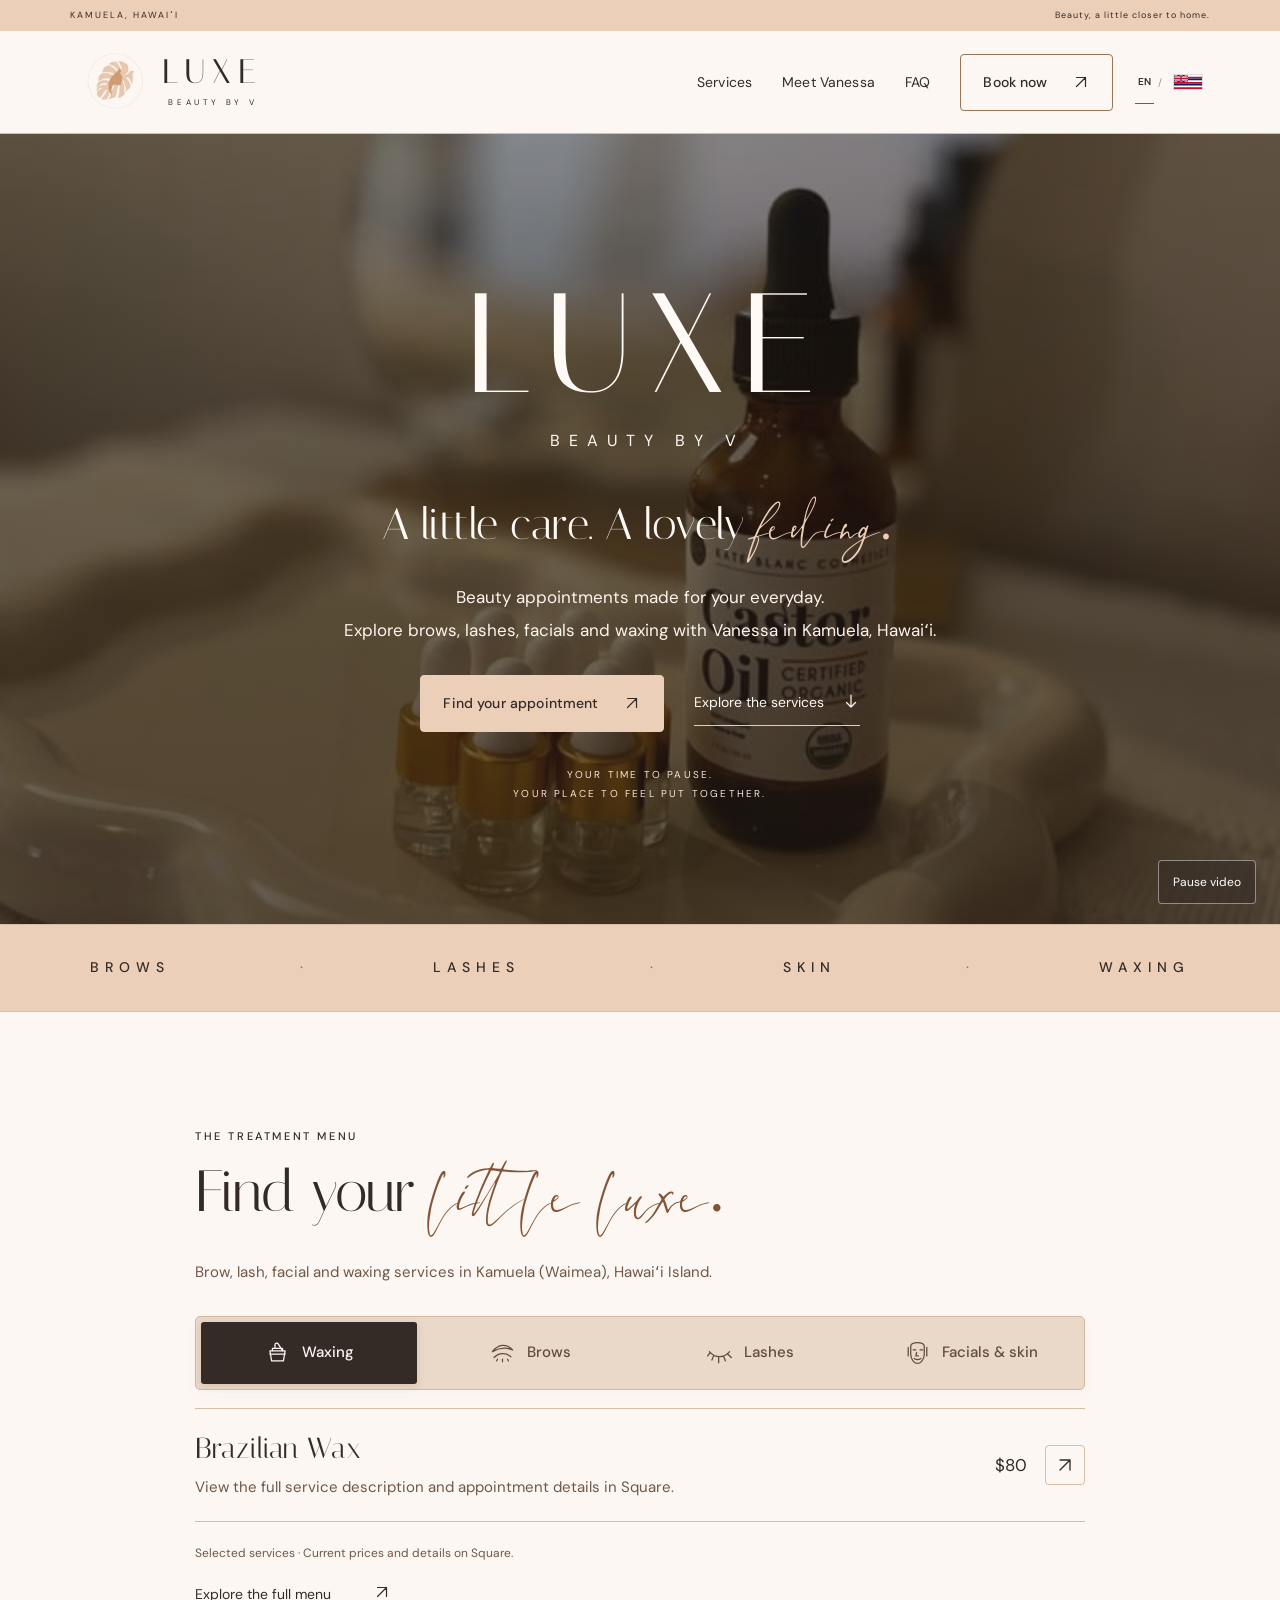
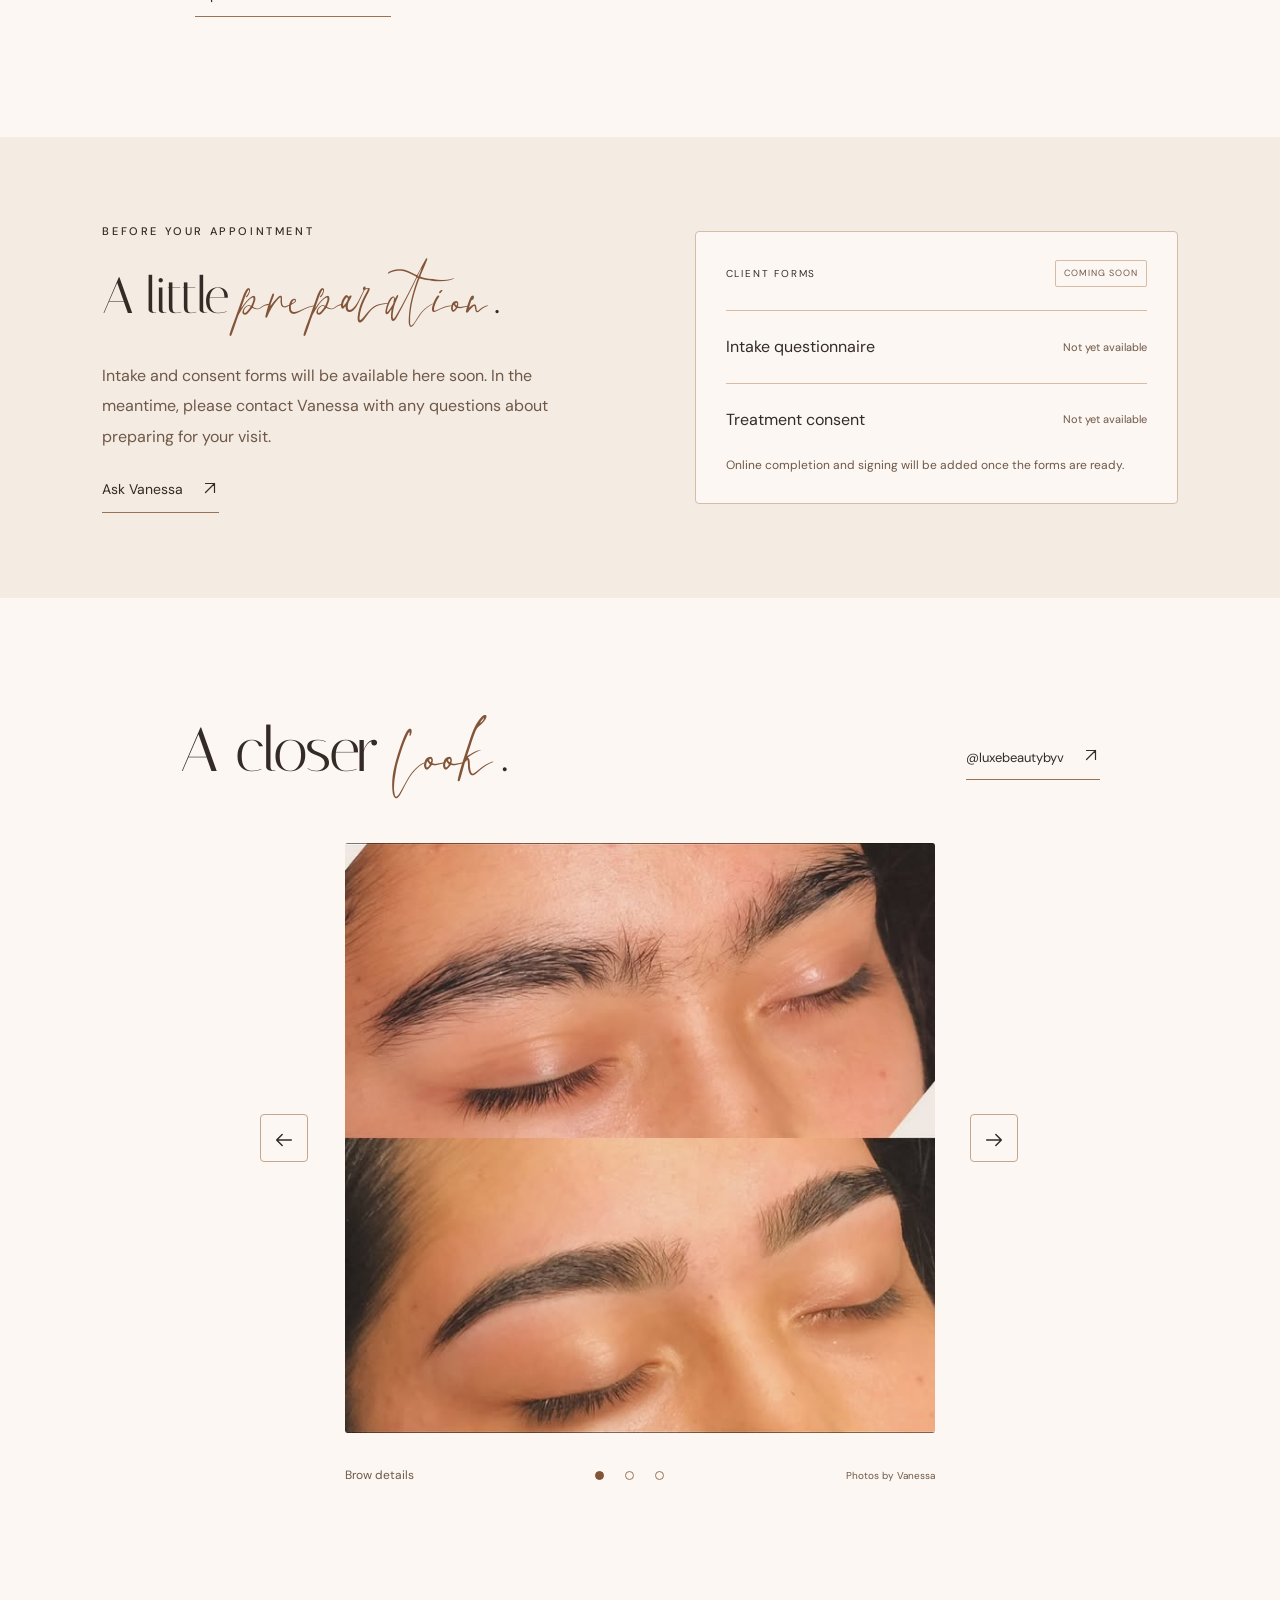
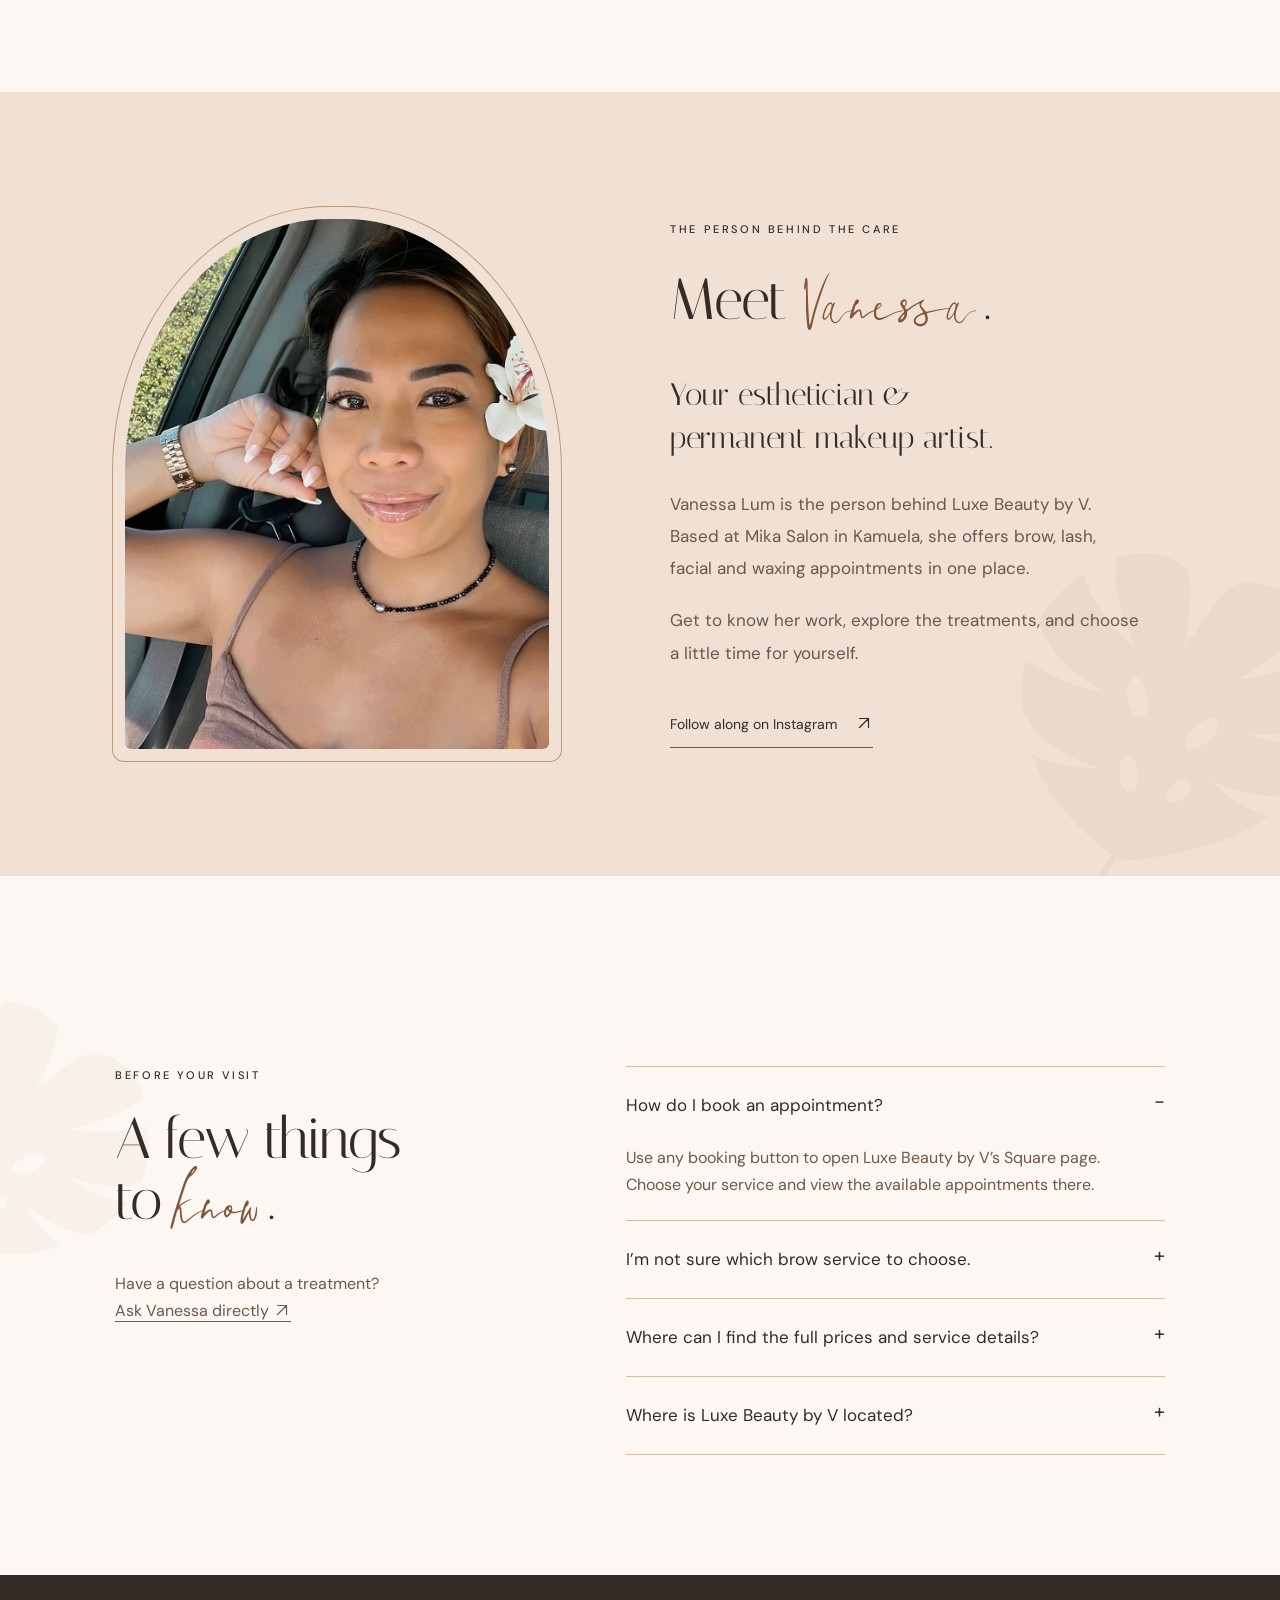
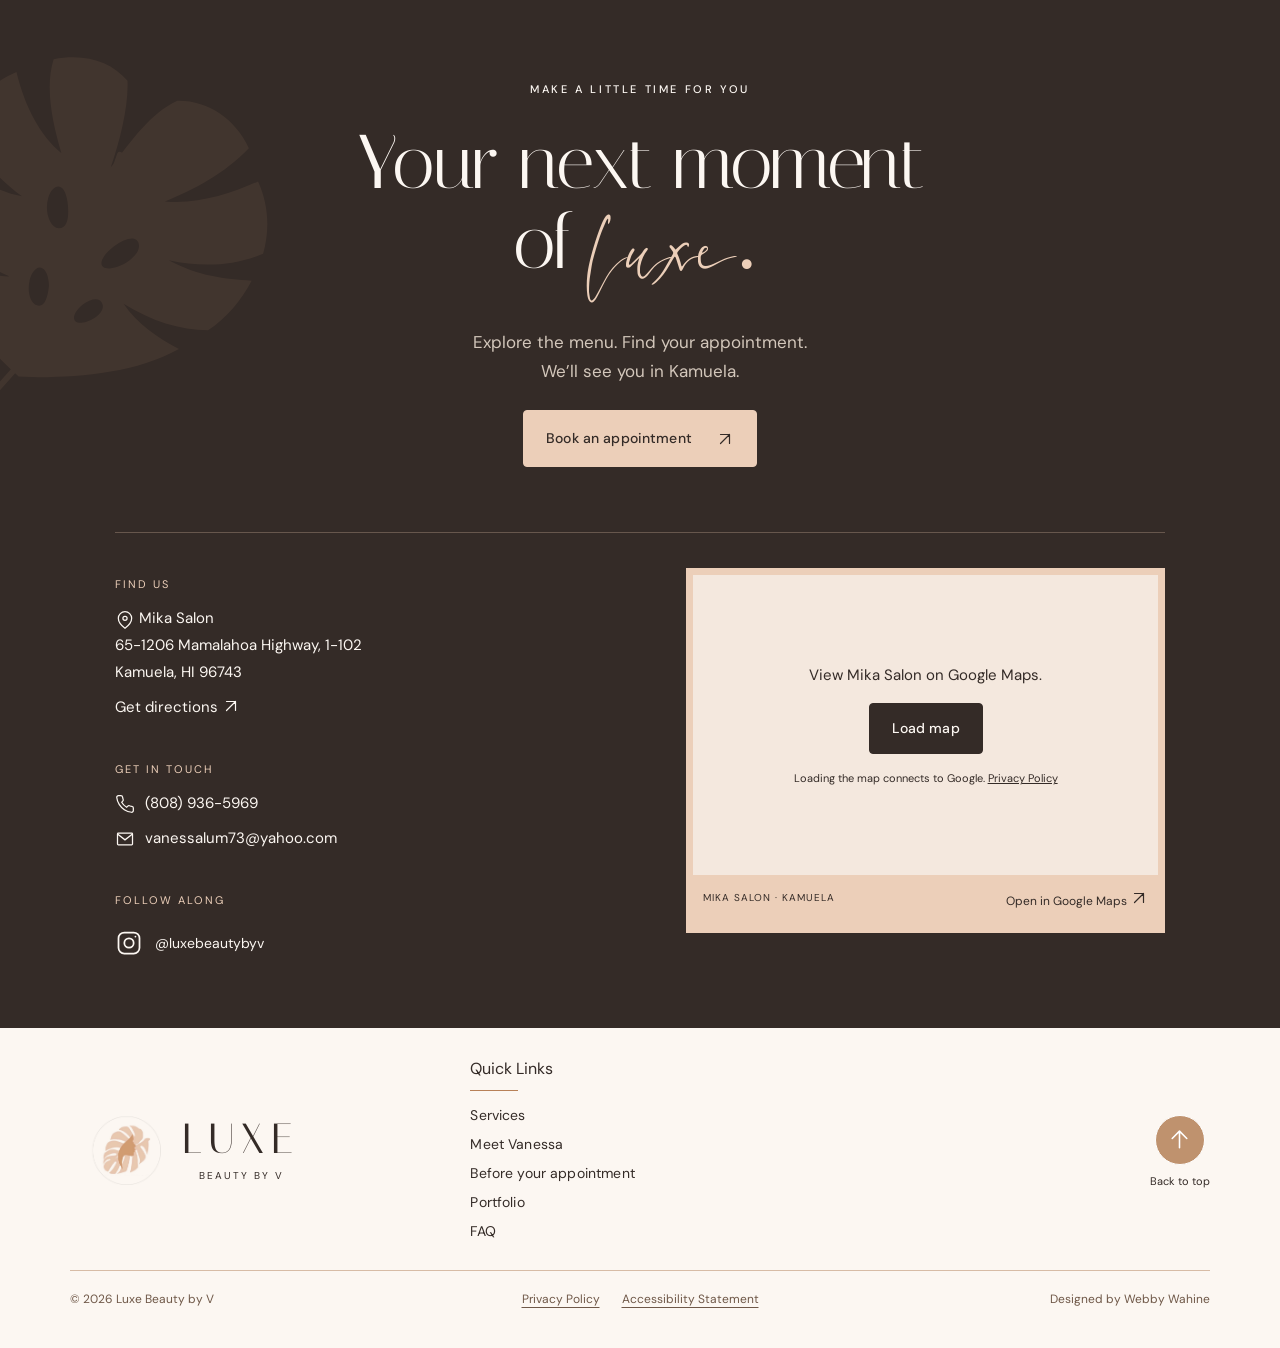
==== commit ab122168: "Add files via upload Update footer quicklinks and back to top button" ====
--- a/index.html
+++ b/index.html
@@ -1,10 +1,10 @@
 <!doctype html>
 <html lang="en"><head><meta charset="utf-8"><meta name="viewport" content="width=device-width,initial-scale=1"><meta name="robots" content="noindex,nofollow"><meta name="description" content="Explore brow, lash, facial and waxing services with Vanessa Lum at Luxe Beauty by V in Kamuela, Hawaiʻi. Book your appointment online."><meta name="theme-color" content="#ECCFB9"><title>Esthetician in Kamuela (Waimea), HI | Luxe Beauty by V</title><link rel="icon" href="./assets/luxe-logo.png" type="image/png"><link rel="apple-touch-icon" href="./assets/luxe-logo.png"><link rel="preload" href="./assets/fonts/la-lune-script.ttf" as="font" type="font/ttf" crossorigin><link rel="stylesheet" href="./assets/fonts/site-fonts.css"><link rel="stylesheet" href="./style.css"><meta property="og:type" content="website"><meta property="og:title" content="Esthetician in Kamuela (Waimea), HI | Luxe Beauty by V"><meta property="og:description" content="Brows, lashes, facials and waxing with Vanessa Lum at Mika Salon in Kamuela (Waimea), Hawaiʻi Island."><meta name="twitter:card" content="summary_large_image"><script id="business-schema" type="application/ld+json">{"@context": "https://schema.org", "@type": "BeautySalon", "name": "Luxe Beauty by V", "description": "Brow, lash, facial and waxing services with Vanessa Lum in Kamuela (Waimea), Hawaiʻi Island.", "telephone": "+1-808-936-5969", "email": "vanessalum73@yahoo.com", "address": {"@type": "PostalAddress", "streetAddress": "65-1206 Mamalahoa Highway, 1-102", "addressLocality": "Kamuela", "addressRegion": "HI", "postalCode": "96743", "addressCountry": "US"}, "founder": {"@type": "Person", "name": "Vanessa Lum"}, "sameAs": ["https://www.instagram.com/luxebeautybyv/"], "hasOfferCatalog": {"@type": "OfferCatalog", "name": "Beauty services", "itemListElement": [{"@type": "Offer", "price": "80", "priceCurrency": "USD", "url": "https://book.squareup.com/appointments/6laa6ll1jtzp46/location/6DW6Y9FQ87BZQ?service_id=54TUMGZ27D3ZN5UACYMBCYAQ", "itemOffered": {"@type": "Service", "name": "Brazilian Wax", "description": "View the full service description and appointment details in Square."}}, {"@type": "Offer", "price": "410", "priceCurrency": "USD", "url": "https://book.squareup.com/appointments/6laa6ll1jtzp46/location/6DW6Y9FQ87BZQ?service_id=6Z4PZ36EGX6FP37WZ7EIUKZI", "itemOffered": {"@type": "Service", "name": "Microblading", "description": "A brow tattooing option. Review treatment details with Vanessa."}}, {"@type": "Offer", "price": "420", "priceCurrency": "USD", "url": "https://book.squareup.com/appointments/6laa6ll1jtzp46/location/6DW6Y9FQ87BZQ?service_id=OFKPZZGCOQ5U4AQODAWA4UDN", "itemOffered": {"@type": "Service", "name": "Ombré Brows", "description": "Explore a shaded brow option on the full booking menu."}}, {"@type": "Offer", "price": "450", "priceCurrency": "USD", "url": "https://book.squareup.com/appointments/6laa6ll1jtzp46/location/6DW6Y9FQ87BZQ?service_id=4Z6CRYZW7OZ3B6TCCQJ47LXQ", "itemOffered": {"@type": "Service", "name": "Combo Brows", "description": "A combination of hair-like strokes and shading."}}, {"@type": "Offer", "price": "65", "priceCurrency": "USD", "url": "https://book.squareup.com/appointments/6laa6ll1jtzp46/location/6DW6Y9FQ87BZQ?service_id=RSJOOLOQGHW6B5NM2UPWSWUZ", "itemOffered": {"@type": "Service", "name": "Brow Wax & Tint", "description": "Shaping, waxing and tinting in one appointment."}}, {"@type": "Offer", "price": "100", "priceCurrency": "USD", "url": "https://book.squareup.com/appointments/6laa6ll1jtzp46/location/6DW6Y9FQ87BZQ?service_id=HY2L4ZRKEWTYYMM6QOFKHBH3", "itemOffered": {"@type": "Service", "name": "Lash Lift", "description": "A lift for your natural lashes. See Square for details."}}, {"@type": "Offer", "price": "120", "priceCurrency": "USD", "url": "https://book.squareup.com/appointments/6laa6ll1jtzp46/location/6DW6Y9FQ87BZQ?service_id=B546ECFKNR7PGBONR5MVCXHV", "itemOffered": {"@type": "Service", "name": "Lash Lift with Tint", "description": "A lash lift paired with tint."}}, {"@type": "Offer", "price": "120", "priceCurrency": "USD", "url": "https://book.squareup.com/appointments/6laa6ll1jtzp46/location/6DW6Y9FQ87BZQ?service_id=ZBDFOQRZBBBQDRBFCGTKP4QQ", "itemOffered": {"@type": "Service", "name": "Spa Facial", "description": "A facial with cleansing, exfoliation, massage and finishing care."}}, {"@type": "Offer", "price": "160", "priceCurrency": "USD", "url": "https://book.squareup.com/appointments/6laa6ll1jtzp46/location/6DW6Y9FQ87BZQ?service_id=Q73YEJIBEAQW4OQFOVDA7ZQ5", "itemOffered": {"@type": "Service", "name": "Dermaplane Facial", "description": "A facial appointment that includes dermaplaning."}}]}}</script></head>
-<body><a class="skip" href="#main">Skip to content</a><div class="topline">KAMUELA, HAWAIʻI <span>Beauty, a little closer to home.</span></div><header><a class="brand" href="#" aria-label="Luxe Beauty by V home"><img src="./assets/luxe-logo.png" alt="" width="438" height="384"><span class="wordmark">LUXE<span>BEAUTY BY V</span></span></a><nav id="nav" aria-label="Main navigation"><a href="#services">Services</a><a href="#vanessa">Meet Vanessa</a><a href="#questions">FAQ</a><a class="button small booking" href="https://square.site/book/6DW6Y9FQ87BZQ/luxebeautybyv-kamuela-hi">Book now <span><svg class="arrow-icon" viewBox="0 0 24 24" fill="none" stroke="currentColor" stroke-width="1.6" stroke-linecap="round" stroke-linejoin="round" aria-hidden="true" focusable="false"><path d="M6 18 18 6M6 6h12v12"/></svg></span></a></nav><div class="language-toggle" role="group" aria-label="Language" data-no-translate><button type="button" data-language="en" lang="en" aria-pressed="true">EN</button><span aria-hidden="true">/</span><button type="button" data-language="haw" lang="haw" aria-label="ʻŌlelo Hawaiʻi" title="ʻŌlelo Hawaiʻi" aria-pressed="false"><img src="./assets/hawaii-flag.svg" class="language-flag" alt="" width="64" height="32"></button></div><details id="mobile-menu" class="mobile-menu"><summary id="menu" aria-controls="mobile-nav" aria-label="Open navigation"><span></span><span></span></summary><nav id="mobile-nav" aria-label="Mobile navigation"><a href="#services">Services</a><a href="#vanessa">Meet Vanessa</a><a href="#questions">FAQ</a><a class="button small booking" href="https://square.site/book/6DW6Y9FQ87BZQ/luxebeautybyv-kamuela-hi">Book now <span><svg class="arrow-icon" viewBox="0 0 24 24" fill="none" stroke="currentColor" stroke-width="1.6" stroke-linecap="round" stroke-linejoin="round" aria-hidden="true" focusable="false"><path d="M6 18 18 6M6 6h12v12"/></svg></span></a></nav></details></header>
-<main id="main"><section class="hero hero-full" aria-labelledby="hero-title"><div class="hero-image"><img src="./assets/studio-details.jpg" alt="Beauty products photographed for Luxe Beauty by V" width="640" height="640" fetchpriority="high"></div><div class="hero-copy"><h1 id="hero-title" class="hero-brand">LUXE<span>BEAUTY BY V</span></h1><p class="hero-tagline">A little care. A lovely <em class="script">feeling.</em></p><p class="intro">Beauty appointments made for your everyday.<br>Explore brows, lashes, facials and waxing with Vanessa in Kamuela, Hawaiʻi.</p><div class="actions"><a class="button booking" href="https://square.site/book/6DW6Y9FQ87BZQ/luxebeautybyv-kamuela-hi">Find your appointment <span><svg class="arrow-icon" viewBox="0 0 24 24" fill="none" stroke="currentColor" stroke-width="1.6" stroke-linecap="round" stroke-linejoin="round" aria-hidden="true" focusable="false"><path d="M6 18 18 6M6 6h12v12"/></svg></span></a><a class="text-link" href="#services">Explore the services <span><svg class="arrow-icon" viewBox="0 0 24 24" fill="none" stroke="currentColor" stroke-width="1.6" stroke-linecap="round" stroke-linejoin="round" aria-hidden="true" focusable="false"><path d="M12 4v16m-6-6 6 6 6-6"/></svg></span></a></div><div class="hero-note"><p>YOUR TIME TO PAUSE.<br>YOUR PLACE TO FEEL PUT TOGETHER.</p></div></div></section>
+<body id="top"><a class="skip" href="#main">Skip to content</a><div class="topline">KAMUELA, HAWAIʻI <span>Beauty, a little closer to home.</span></div><header><a class="brand" href="#" aria-label="Luxe Beauty by V home"><img src="./assets/luxe-logo.png" alt="" width="438" height="384"><span class="wordmark">LUXE<span>BEAUTY BY V</span></span></a><nav id="nav" aria-label="Main navigation"><a href="#services">Services</a><a href="#vanessa">Meet Vanessa</a><a href="#questions">FAQ</a><a class="button small booking" href="https://square.site/book/6DW6Y9FQ87BZQ/luxebeautybyv-kamuela-hi">Book now <span><svg class="arrow-icon" viewBox="0 0 24 24" fill="none" stroke="currentColor" stroke-width="1.6" stroke-linecap="round" stroke-linejoin="round" aria-hidden="true" focusable="false"><path d="M6 18 18 6M6 6h12v12"/></svg></span></a></nav><div class="language-toggle" role="group" aria-label="Language" data-no-translate><button type="button" data-language="en" lang="en" aria-pressed="true">EN</button><span aria-hidden="true">/</span><button type="button" data-language="haw" lang="haw" aria-label="ʻŌlelo Hawaiʻi" title="ʻŌlelo Hawaiʻi" aria-pressed="false"><img src="./assets/hawaii-flag.svg" class="language-flag" alt="" width="64" height="32"></button></div><details id="mobile-menu" class="mobile-menu"><summary id="menu" aria-controls="mobile-nav" aria-label="Open navigation"><span></span><span></span></summary><nav id="mobile-nav" aria-label="Mobile navigation"><a href="#services">Services</a><a href="#vanessa">Meet Vanessa</a><a href="#questions">FAQ</a><a class="button small booking" href="https://square.site/book/6DW6Y9FQ87BZQ/luxebeautybyv-kamuela-hi">Book now <span><svg class="arrow-icon" viewBox="0 0 24 24" fill="none" stroke="currentColor" stroke-width="1.6" stroke-linecap="round" stroke-linejoin="round" aria-hidden="true" focusable="false"><path d="M6 18 18 6M6 6h12v12"/></svg></span></a></nav></details></header>
+<main id="main"><section class="hero hero-full" aria-labelledby="hero-title"><div class="hero-image"><video id="hero-video" muted loop playsinline preload="metadata" poster="./assets/studio-details.jpg" aria-hidden="true"><source src="./assets/hero-video.mp4" type="video/mp4"></video><img src="./assets/studio-details.jpg" alt="Beauty products photographed for Luxe Beauty by V" width="640" height="640" fetchpriority="high"></div><div class="hero-copy"><h1 id="hero-title" class="hero-brand">LUXE<span>BEAUTY BY V</span></h1><p class="hero-tagline">A little care. A lovely <em class="script">feeling.</em></p><p class="intro">Beauty appointments made for your everyday.<br>Explore brows, lashes, facials and waxing with Vanessa in Kamuela, Hawaiʻi.</p><div class="actions"><a class="button booking" href="https://square.site/book/6DW6Y9FQ87BZQ/luxebeautybyv-kamuela-hi">Find your appointment <span><svg class="arrow-icon" viewBox="0 0 24 24" fill="none" stroke="currentColor" stroke-width="1.6" stroke-linecap="round" stroke-linejoin="round" aria-hidden="true" focusable="false"><path d="M6 18 18 6M6 6h12v12"/></svg></span></a><a class="text-link" href="#services">Explore the services <span><svg class="arrow-icon" viewBox="0 0 24 24" fill="none" stroke="currentColor" stroke-width="1.6" stroke-linecap="round" stroke-linejoin="round" aria-hidden="true" focusable="false"><path d="M12 4v16m-6-6 6 6 6-6"/></svg></span></a></div><div class="hero-note"><p>YOUR TIME TO PAUSE.<br>YOUR PLACE TO FEEL PUT TOGETHER.</p></div></div><button id="hero-motion" class="hero-motion" type="button" aria-label="Play background video">Play video</button></section>
 <div class="ribbon service-ribbon" aria-label="Brows, lashes, skin, waxing"><p><span>BROWS</span><i aria-hidden="true">·</i><span>LASHES</span><i aria-hidden="true">·</i><span>SKIN</span><i aria-hidden="true">·</i><span>WAXING</span></p></div>
 <section id="services" class="services section"><div class="section-head"><div><p class="eyebrow">THE TREATMENT MENU</p><h2>Find your <em class="script">little luxe.</em></h2><p class="service-location">Brow, lash, facial and waxing services in Kamuela (Waimea), Hawaiʻi Island.</p></div></div><div class="tabs" role="group" aria-label="Filter services"><button class="active" data-category="wax" aria-pressed="true"><span class="category-icon icon-waxing" aria-hidden="true"></span><span>Waxing</span></button><button data-category="brows" aria-pressed="false"><span class="category-icon icon-brows" aria-hidden="true"></span><span>Brows</span></button><button data-category="lashes" aria-pressed="false"><span class="category-icon icon-lashes" aria-hidden="true"></span><span>Lashes</span></button><button data-category="skin" aria-pressed="false"><span class="category-icon icon-facials" aria-hidden="true"></span><span>Facials & skin</span></button></div><div id="service-list" class="service-list" aria-live="polite"><div data-service-group="wax"><div class="service-row"><h3>Brazilian Wax</h3><p>View the full service description and appointment details in Square.</p><span class="price">$80</span><a href="https://book.squareup.com/appointments/6laa6ll1jtzp46/location/6DW6Y9FQ87BZQ?service_id=54TUMGZ27D3ZN5UACYMBCYAQ" aria-label="View Brazilian Wax on Square"><svg class="arrow-icon" viewBox="0 0 24 24" fill="none" stroke="currentColor" stroke-width="1.6" stroke-linecap="round" stroke-linejoin="round" aria-hidden="true" focusable="false"><path d="M6 18 18 6M6 6h12v12"/></svg></a></div></div><div data-service-group="brows"><div class="service-row"><h3>Microblading</h3><p>A brow tattooing option. Review treatment details with Vanessa.</p><span class="price">$410</span><a href="https://book.squareup.com/appointments/6laa6ll1jtzp46/location/6DW6Y9FQ87BZQ?service_id=6Z4PZ36EGX6FP37WZ7EIUKZI" aria-label="View Microblading on Square"><svg class="arrow-icon" viewBox="0 0 24 24" fill="none" stroke="currentColor" stroke-width="1.6" stroke-linecap="round" stroke-linejoin="round" aria-hidden="true" focusable="false"><path d="M6 18 18 6M6 6h12v12"/></svg></a></div><div class="service-row"><h3>Ombré Brows</h3><p>Explore a shaded brow option on the full booking menu.</p><span class="price">$420</span><a href="https://book.squareup.com/appointments/6laa6ll1jtzp46/location/6DW6Y9FQ87BZQ?service_id=OFKPZZGCOQ5U4AQODAWA4UDN" aria-label="View Ombré Brows on Square"><svg class="arrow-icon" viewBox="0 0 24 24" fill="none" stroke="currentColor" stroke-width="1.6" stroke-linecap="round" stroke-linejoin="round" aria-hidden="true" focusable="false"><path d="M6 18 18 6M6 6h12v12"/></svg></a></div><div class="service-row"><h3>Combo Brows</h3><p>A combination of hair-like strokes and shading.</p><span class="price">$450</span><a href="https://book.squareup.com/appointments/6laa6ll1jtzp46/location/6DW6Y9FQ87BZQ?service_id=4Z6CRYZW7OZ3B6TCCQJ47LXQ" aria-label="View Combo Brows on Square"><svg class="arrow-icon" viewBox="0 0 24 24" fill="none" stroke="currentColor" stroke-width="1.6" stroke-linecap="round" stroke-linejoin="round" aria-hidden="true" focusable="false"><path d="M6 18 18 6M6 6h12v12"/></svg></a></div><div class="service-row"><h3>Brow Wax &amp; Tint</h3><p>Shaping, waxing and tinting in one appointment.</p><span class="price">$65</span><a href="https://book.squareup.com/appointments/6laa6ll1jtzp46/location/6DW6Y9FQ87BZQ?service_id=RSJOOLOQGHW6B5NM2UPWSWUZ" aria-label="View Brow Wax &amp; Tint on Square"><svg class="arrow-icon" viewBox="0 0 24 24" fill="none" stroke="currentColor" stroke-width="1.6" stroke-linecap="round" stroke-linejoin="round" aria-hidden="true" focusable="false"><path d="M6 18 18 6M6 6h12v12"/></svg></a></div></div><div data-service-group="lashes"><div class="service-row"><h3>Lash Lift</h3><p>A lift for your natural lashes. See Square for details.</p><span class="price">$100</span><a href="https://book.squareup.com/appointments/6laa6ll1jtzp46/location/6DW6Y9FQ87BZQ?service_id=HY2L4ZRKEWTYYMM6QOFKHBH3" aria-label="View Lash Lift on Square"><svg class="arrow-icon" viewBox="0 0 24 24" fill="none" stroke="currentColor" stroke-width="1.6" stroke-linecap="round" stroke-linejoin="round" aria-hidden="true" focusable="false"><path d="M6 18 18 6M6 6h12v12"/></svg></a></div><div class="service-row"><h3>Lash Lift with Tint</h3><p>A lash lift paired with tint.</p><span class="price">$120</span><a href="https://book.squareup.com/appointments/6laa6ll1jtzp46/location/6DW6Y9FQ87BZQ?service_id=B546ECFKNR7PGBONR5MVCXHV" aria-label="View Lash Lift with Tint on Square"><svg class="arrow-icon" viewBox="0 0 24 24" fill="none" stroke="currentColor" stroke-width="1.6" stroke-linecap="round" stroke-linejoin="round" aria-hidden="true" focusable="false"><path d="M6 18 18 6M6 6h12v12"/></svg></a></div></div><div data-service-group="skin"><div class="service-row"><h3>Spa Facial</h3><p>A facial with cleansing, exfoliation, massage and finishing care.</p><span class="price">$120</span><a href="https://book.squareup.com/appointments/6laa6ll1jtzp46/location/6DW6Y9FQ87BZQ?service_id=ZBDFOQRZBBBQDRBFCGTKP4QQ" aria-label="View Spa Facial on Square"><svg class="arrow-icon" viewBox="0 0 24 24" fill="none" stroke="currentColor" stroke-width="1.6" stroke-linecap="round" stroke-linejoin="round" aria-hidden="true" focusable="false"><path d="M6 18 18 6M6 6h12v12"/></svg></a></div><div class="service-row"><h3>Dermaplane Facial</h3><p>A facial appointment that includes dermaplaning.</p><span class="price">$160</span><a href="https://book.squareup.com/appointments/6laa6ll1jtzp46/location/6DW6Y9FQ87BZQ?service_id=Q73YEJIBEAQW4OQFOVDA7ZQ5" aria-label="View Dermaplane Facial on Square"><svg class="arrow-icon" viewBox="0 0 24 24" fill="none" stroke="currentColor" stroke-width="1.6" stroke-linecap="round" stroke-linejoin="round" aria-hidden="true" focusable="false"><path d="M6 18 18 6M6 6h12v12"/></svg></a></div></div></div><p class="menu-foot">Selected services · Current prices and details on Square.</p><a class="text-link booking" href="https://square.site/book/6DW6Y9FQ87BZQ/luxebeautybyv-kamuela-hi">Explore the full menu <span><svg class="arrow-icon" viewBox="0 0 24 24" fill="none" stroke="currentColor" stroke-width="1.6" stroke-linecap="round" stroke-linejoin="round" aria-hidden="true" focusable="false"><path d="M6 18 18 6M6 6h12v12"/></svg></span></a></section>
 <section id="client-forms" class="client-forms"><div class="forms-copy"><p class="eyebrow">BEFORE YOUR APPOINTMENT</p><h2>A little <em class="script">preparation</em>.</h2><p>Intake and consent forms will be available here soon. In the meantime, please contact Vanessa with any questions about preparing for your visit.</p><a class="text-link" href="mailto:vanessalum73@yahoo.com?subject=Appointment%20preparation%20question">Ask Vanessa <span><svg class="arrow-icon" viewBox="0 0 24 24" fill="none" stroke="currentColor" stroke-width="1.6" stroke-linecap="round" stroke-linejoin="round" aria-hidden="true" focusable="false"><path d="M6 18 18 6M6 6h12v12"/></svg></span></a></div><div class="forms-placeholder"><div class="forms-placeholder-head"><span>CLIENT FORMS</span><span class="soon-label">COMING SOON</span></div><div class="form-status"><span>Intake questionnaire</span><span>Not yet available</span></div><div class="form-status"><span>Treatment consent</span><span>Not yet available</span></div><p>Online completion and signing will be added once the forms are ready.</p></div></section><section id="work" class="results-section" aria-labelledby="results-title"><div class="results-heading"><h2 id="results-title">A closer <em class="script">look</em>.</h2><a class="text-link" href="https://www.instagram.com/luxebeautybyv/" target="_blank" rel="noopener noreferrer">@luxebeautybyv <span><svg class="arrow-icon" viewBox="0 0 24 24" fill="none" stroke="currentColor" stroke-width="1.6" stroke-linecap="round" stroke-linejoin="round" aria-hidden="true" focusable="false"><path d="M6 18 18 6M6 6h12v12"/></svg></span></a></div><div class="results-stage"><button class="gallery-arrow prev" id="gallery-prev" aria-label="Previous photo"><svg class="arrow-icon" viewBox="0 0 24 24" fill="none" stroke="currentColor" stroke-width="1.6" stroke-linecap="round" stroke-linejoin="round" aria-hidden="true" focusable="false"><path d="M20 12H4m6-6-6 6 6 6"/></svg></button><a id="gallery-link" href="https://www.instagram.com/luxebeautybyv/p/DbeHfVaBmbd/" target="_blank" rel="noopener noreferrer"><img id="gallery-image" src="./assets/instagram-july-brows.jpg" alt="Brow comparison photographed by Luxe Beauty by V" width="640" height="640" loading="lazy"></a><button class="gallery-arrow next" id="gallery-next" aria-label="Next photo"><svg class="arrow-icon" viewBox="0 0 24 24" fill="none" stroke="currentColor" stroke-width="1.6" stroke-linecap="round" stroke-linejoin="round" aria-hidden="true" focusable="false"><path d="M4 12h16m-6-6 6 6-6 6"/></svg></button></div><div class="results-bottom"><p id="gallery-caption" aria-live="polite">Brow details</p><div class="gallery-dots" role="group" aria-label="Choose photo"><button data-photo="0" class="active" aria-pressed="true" aria-label="Show brow comparison"></button><button data-photo="1" aria-pressed="false" aria-label="Show close-up of Vanessa’s work"></button><button data-photo="2" aria-pressed="false" aria-label="Show black and white brow comparison"></button></div><span>Photos by Vanessa</span></div></section><section id="vanessa" class="about"><div class="portrait-wrap"><div class="about-portrait"><img src="./assets/vanessa-lum.jpg" alt="Vanessa Lum, esthetician and permanent makeup artist behind Luxe Beauty by V" width="1206" height="1222" loading="lazy"></div></div><div class="about-copy"><p class="eyebrow">THE PERSON BEHIND THE CARE</p><h2>Meet <em class="script">Vanessa</em>.</h2><p class="large">Your esthetician &<br>permanent makeup artist.</p><p>Vanessa Lum is the person behind Luxe Beauty by V. Based at Mika Salon in Kamuela, she offers brow, lash, facial and waxing appointments in one place.</p><p>Get to know her work, explore the treatments, and choose a little time for yourself.</p><a class="text-link" href="https://www.instagram.com/luxebeautybyv/" target="_blank" rel="noopener noreferrer">Follow along on Instagram <span><svg class="arrow-icon" viewBox="0 0 24 24" fill="none" stroke="currentColor" stroke-width="1.6" stroke-linecap="round" stroke-linejoin="round" aria-hidden="true" focusable="false"><path d="M6 18 18 6M6 6h12v12"/></svg></span></a></div></section>
 <section id="questions" class="faq section"><div><p class="eyebrow">BEFORE YOUR VISIT</p><h2>A few things<br>to <em class="script">know</em>.</h2><p>Have a question about a treatment?<br><a href="mailto:vanessalum73@yahoo.com">Ask Vanessa directly <svg class="arrow-icon" viewBox="0 0 24 24" fill="none" stroke="currentColor" stroke-width="1.6" stroke-linecap="round" stroke-linejoin="round" aria-hidden="true" focusable="false"><path d="M6 18 18 6M6 6h12v12"/></svg></a></p></div><div class="faq-list"><details open><summary>How do I book an appointment?</summary><p>Use any booking button to open Luxe Beauty by V’s Square page. Choose your service and view the available appointments there.</p></details><details><summary>I’m not sure which brow service to choose.</summary><p>The Square menu includes a brow consultation with brow mapping. Review that option or contact Vanessa before choosing a treatment.</p></details><details><summary>Where can I find the full prices and service details?</summary><p>The complete service menu is available on Square. Please review the current listing when you book, including any preparation instructions or booking policies provided there.</p></details><details><summary>Where is Luxe Beauty by V located?</summary><p>Vanessa’s public profile lists Mika Salon in Kamuela, Hawaiʻi. Please confirm your appointment location in Square and with Vanessa before your visit.</p></details></div></section>
 <section id="visit" class="visit"><p class="eyebrow">MAKE A LITTLE TIME FOR YOU</p><h2>Your next moment<br>of <em class="script">luxe.</em></h2><p>Explore the menu. Find your appointment.<br>We’ll see you in Kamuela.</p><a class="button light booking" href="https://square.site/book/6DW6Y9FQ87BZQ/luxebeautybyv-kamuela-hi">Book an appointment <span><svg class="arrow-icon" viewBox="0 0 24 24" fill="none" stroke="currentColor" stroke-width="1.6" stroke-linecap="round" stroke-linejoin="round" aria-hidden="true" focusable="false"><path d="M6 18 18 6M6 6h12v12"/></svg></span></a><div class="visit-details"><div class="contact-row"><div><span>FIND US</span><p><svg class="contact-icon" viewBox="0 0 24 24" fill="none" stroke="currentColor" stroke-width="1.5" aria-hidden="true"><path d="M20 10c0 6-8 12-8 12S4 16 4 10a8 8 0 1 1 16 0Z"/><circle cx="12" cy="10" r="2.5"/></svg> Mika Salon<br>65-1206 Mamalahoa Highway, 1-102<br>Kamuela, HI 96743</p><a class="directions-link" href="https://www.google.com/maps/search/?api=1&amp;query=Mika+Salon+65-1206+Mamalahoa+Highway+Kamuela+HI+96743" target="_blank" rel="noopener noreferrer">Get directions <svg class="arrow-icon" viewBox="0 0 24 24" fill="none" stroke="currentColor" stroke-width="1.6" stroke-linecap="round" stroke-linejoin="round" aria-hidden="true" focusable="false"><path d="M6 18 18 6M6 6h12v12"/></svg></a></div><div><span>GET IN TOUCH</span><a class="icon-link" href="tel:+18089365969"><svg class="contact-icon" viewBox="0 0 24 24" fill="none" stroke="currentColor" stroke-width="1.5" aria-hidden="true"><path d="M22 16.9v3a2 2 0 0 1-2.2 2 19.8 19.8 0 0 1-8.6-3.1 19.5 19.5 0 0 1-6-6A19.8 19.8 0 0 1 2.1 4.2 2 2 0 0 1 4.1 2h3a2 2 0 0 1 2 1.7c.1 1 .4 1.9.7 2.8a2 2 0 0 1-.5 2.1L8 9.9a16 16 0 0 0 6 6l1.3-1.3a2 2 0 0 1 2.1-.5c.9.3 1.8.6 2.8.7a2 2 0 0 1 1.8 2.1Z"/></svg>(808) 936-5969</a><a class="icon-link" href="mailto:vanessalum73@yahoo.com"><svg class="contact-icon" viewBox="0 0 24 24" fill="none" stroke="currentColor" stroke-width="1.5" aria-hidden="true"><rect x="3" y="5" width="18" height="14" rx="1"/><path d="m3 6 9 7 9-7"/></svg>vanessalum73@yahoo.com</a></div><div><span>FOLLOW ALONG</span><a class="social-icon-link" href="https://www.instagram.com/luxebeautybyv/" target="_blank" rel="noopener noreferrer" aria-label="Follow Luxe Beauty by V on Instagram"><svg class="contact-icon" viewBox="0 0 24 24" fill="none" stroke="currentColor" stroke-width="1.5" aria-hidden="true"><rect x="3" y="3" width="18" height="18" rx="5"/><circle cx="12" cy="12" r="4"/><circle cx="17.5" cy="6.5" r=".75" fill="currentColor" stroke="none"/></svg><span>@luxebeautybyv</span></a></div></div><div class="map-panel"><div id="map-placeholder" class="map-placeholder"><p>View Mika Salon on Google Maps.</p><button type="button" class="button" id="load-map" data-map-url="https://www.google.com/maps?q=Mika%20Salon%2065-1206%20Mamalahoa%20Highway%20Kamuela%20HI%2096743&amp;output=embed">Load map</button><p class="map-privacy">Loading the map connects to Google. <a href="./privacy.html">Privacy Policy</a></p></div><a href="https://www.google.com/maps/search/?api=1&amp;query=Mika+Salon+65-1206+Mamalahoa+Highway+Kamuela+HI+96743" target="_blank" rel="noopener noreferrer">MIKA SALON · KAMUELA <span>Open in Google Maps <svg class="arrow-icon" viewBox="0 0 24 24" fill="none" stroke="currentColor" stroke-width="1.6" stroke-linecap="round" stroke-linejoin="round" aria-hidden="true" focusable="false"><path d="M6 18 18 6M6 6h12v12"/></svg></span></a></div></div></section></main>
-<footer><a class="brand" href="#" aria-label="Luxe Beauty by V home"><img src="./assets/luxe-logo.png" alt="" width="438" height="384" loading="lazy"><span class="wordmark">LUXE<span>BEAUTY BY V</span></span></a><p>© <span id="year">2026</span> Luxe Beauty by V</p><a href="https://www.webbywahine.com/" target="_blank" rel="noopener noreferrer">Designed by Webby Wahine <svg class="arrow-icon" viewBox="0 0 24 24" fill="none" stroke="currentColor" stroke-width="1.6" stroke-linecap="round" stroke-linejoin="round" aria-hidden="true" focusable="false"><path d="M6 18 18 6M6 6h12v12"/></svg></a><div class="policy-links"><a href="./privacy.html" lang="en">Privacy Policy</a><a href="./accessibility.html" lang="en">Accessibility Statement</a></div></footer><p id="language-status" class="sr-only" role="status" aria-live="polite"></p><script src="./app.js"></script><script src="./language.js"></script></body></html>
+<footer class="site-footer"><div class="footer-main"><a class="brand" href="#" aria-label="Luxe Beauty by V home"><img src="./assets/luxe-logo.png" alt="" width="438" height="384" loading="lazy"><span class="wordmark">LUXE<span>BEAUTY BY V</span></span></a><nav class="footer-sections" aria-label="Footer navigation"><h2 class="footer-links-title">Quick Links</h2><a href="#services">Services</a><a href="#vanessa">Meet Vanessa</a><a href="#client-forms">Before your appointment</a><a href="#work">Portfolio</a><a href="#questions">FAQ</a></nav><a class="back-to-top" href="#top" aria-label="Back to top"><span class="back-to-top-circle"><svg viewBox="0 0 24 24" fill="none" stroke="currentColor" stroke-width="1.5" stroke-linecap="round" stroke-linejoin="round" aria-hidden="true" focusable="false"><path d="M12 20V4M5 11l7-7 7 7"/></svg></span><span class="back-to-top-label">Back to top</span></a></div><div class="footer-bottom"><p>© <span id="year">2026</span> Luxe Beauty by V</p><div class="footer-policy"><a href="./privacy.html" lang="en">Privacy Policy</a><a href="./accessibility.html" lang="en">Accessibility Statement</a></div><a class="footer-credit" href="https://www.webbywahine.com/" target="_blank" rel="noopener noreferrer">Designed by Webby Wahine</a></div></footer><p id="language-status" class="sr-only" role="status" aria-live="polite"></p><script src="./app.js"></script><script src="./language.js"></script></body></html>
--- a/style.css
+++ b/style.css
@@ -73,3 +73,21 @@
 /* v14: platform-independent arrow icons and native mobile disclosure */
 .arrow-icon{display:inline-block;width:18px;height:18px;flex:0 0 18px;vertical-align:-.18em;pointer-events:none}.gallery-arrow .arrow-icon{width:22px;height:22px;vertical-align:middle}.service-row>a .arrow-icon{width:20px;height:20px}.mobile-menu{display:none;border:0;margin:0;padding:0}.mobile-menu>summary:after{content:none}.mobile-menu>summary{list-style:none}.mobile-menu>summary::-webkit-details-marker{display:none}header.menu-is-open{opacity:1;transform:none;pointer-events:auto}
 @media(max-width:700px){header>#nav{display:none!important}.mobile-menu{display:block;order:3;flex:0 0 44px;position:static}.mobile-menu>#menu{display:flex;align-items:center;justify-content:center;flex-direction:column;gap:7px;width:44px;height:44px;min-height:44px;margin:0;padding:12px;border:1px solid var(--line);border-radius:4px;cursor:pointer;background:transparent;position:relative}.mobile-menu>#menu span{display:block;width:19px;height:1.5px;background:var(--ink);transition:transform .2s}.mobile-menu[open]>#menu span:first-child{transform:translateY(4.25px) rotate(45deg)}.mobile-menu[open]>#menu span:last-child{transform:translateY(-4.25px) rotate(-45deg)}.mobile-menu>#mobile-nav{position:absolute;top:100%;left:0;right:0;width:100%;z-index:60;background:#fcf7f2;border-bottom:1px solid var(--line);box-shadow:0 10px 18px #342b2712;margin:0;padding:18px 7% 24px;display:flex;flex-direction:column;align-items:stretch;gap:7px;max-height:calc(100dvh - 100px);overflow-y:auto}.mobile-menu:not([open])>#mobile-nav{display:none}.mobile-menu>#mobile-nav>a{display:flex;align-items:center;justify-content:space-between;min-height:48px;font-family:var(--sans);font-size:17px;padding:13px 12px}.mobile-menu>#mobile-nav .button{justify-content:center;margin-top:7px}.mobile-menu>#mobile-nav>a:after{content:none}header>.language-toggle{margin-left:auto}#menu:focus-visible{outline:2px solid #825438;outline-offset:4px}}
+
+/* Keep tablet navigation on one row and use the accessible disclosure menu. */
+@media(max-width:1000px){header{flex-wrap:nowrap!important;gap:14px}header>#nav{display:none!important}.mobile-menu{display:block;order:3;flex:0 0 44px;position:static}.mobile-menu>#menu{display:flex;align-items:center;justify-content:center;flex-direction:column;gap:7px;width:44px;height:44px;min-height:44px;margin:0;padding:12px;border:1px solid var(--line);border-radius:4px;cursor:pointer;background:transparent;position:relative}.mobile-menu>#menu span{display:block;width:19px;height:1.5px;background:var(--ink);transition:transform .2s}.mobile-menu[open]>#menu span:first-child{transform:translateY(4.25px) rotate(45deg)}.mobile-menu[open]>#menu span:last-child{transform:translateY(-4.25px) rotate(-45deg)}.mobile-menu>#mobile-nav{position:absolute;top:100%;left:0;right:0;width:100%;z-index:60;background:#fcf7f2;border-bottom:1px solid var(--line);box-shadow:0 10px 18px #342b2712;margin:0;padding:18px 7% 24px;display:flex;flex-direction:column;align-items:stretch;gap:7px;max-height:calc(100dvh - 100px);overflow-y:auto}.mobile-menu:not([open])>#mobile-nav{display:none}.mobile-menu>#mobile-nav>a{display:flex;align-items:center;justify-content:space-between;min-height:48px;font-family:var(--sans);font-size:17px;padding:13px 12px}.mobile-menu>#mobile-nav .button{justify-content:center;margin-top:7px}.mobile-menu>#mobile-nav>a:after{content:none}header>.language-toggle{margin-left:auto}#menu:focus-visible{outline:2px solid #825438;outline-offset:4px}}
+
+
+.footer-quicklinks{display:flex;position:static;flex-direction:column;align-items:flex-start;gap:10px;padding:0;background:none;box-shadow:none;width:auto;order:0}.footer-quicklinks>a{font-size:15px;padding:2px 0}.footer-quicklinks .button{padding:10px 18px;margin-top:4px}footer{align-items:flex-start} @media(max-width:700px){.footer-quicklinks{align-items:center;width:100%}}
+.mobile-menu>#menu:after{content:none!important}
+
+/* Approved footer: original branding and section links, matching site fonts. */
+.site-footer{display:block;padding:64px 5.5% 30px;background:var(--paper);font-family:var(--sans)}.footer-main{display:grid;grid-template-columns:minmax(0,1.6fr) minmax(230px,1fr);align-items:center;gap:70px;padding-bottom:48px}.site-footer .brand{justify-self:start}.site-footer .wordmark{font-family:var(--serif);font-size:42px;letter-spacing:7px}.site-footer .wordmark span{font-family:var(--sans);font-size:10px;letter-spacing:4px}.site-footer .brand img{width:100px;height:auto;object-fit:contain}.footer-sections{display:flex;position:static!important;flex-direction:column;align-items:flex-start;gap:10px;background:none;box-shadow:none;padding:0;margin:0;width:auto;order:0}.footer-sections .eyebrow{color:#94603e;font-family:var(--sans);font-size:12px;letter-spacing:3px;margin:0 0 10px}.footer-sections>a{font-family:var(--sans);font-size:16px;line-height:1.7;padding:0}.footer-sections>a:hover{color:#825438;text-decoration:underline;text-underline-offset:4px}.footer-bottom{display:grid;grid-template-columns:1fr auto 1fr;align-items:center;gap:25px;padding-top:25px;border-top:1px solid var(--line);font:12px/1.8 var(--sans);color:var(--muted)}.footer-bottom p{margin:0}.footer-policy{display:flex;gap:22px;flex-wrap:wrap;justify-content:center}.footer-policy a{text-decoration:underline;text-underline-offset:4px}.footer-credit{justify-self:end}@media(max-width:700px){.site-footer{padding:42px 7% 25px}.footer-main{grid-template-columns:1fr;gap:35px;padding-bottom:35px}.site-footer .brand{justify-self:start}.site-footer .brand img{width:75px}.site-footer .wordmark{font-size:32px}.site-footer .wordmark span{font-size:8px;letter-spacing:3px}.footer-sections{align-items:flex-start}.footer-bottom{grid-template-columns:1fr;gap:14px;text-align:left}.footer-policy{justify-content:flex-start;gap:16px}.footer-credit{justify-self:start}}
+.site-footer .wordmark{font-size:42px!important}.site-footer .wordmark span{font-size:10px!important}.footer-sections>a{margin:0!important}.footer-sections>a:after{content:none!important}@media(max-width:700px){.site-footer .wordmark{font-size:32px!important}.site-footer .wordmark span{font-size:8px!important}}
+
+/* Compact stacked footer and motion-controlled hero. */
+.site-footer{padding-top:30px;padding-bottom:20px}.footer-main{padding-bottom:24px;gap:45px}.footer-sections{gap:4px}.footer-sections>a{line-height:1.65!important;padding:0!important}.footer-bottom{padding-top:18px}.hero-image video{position:absolute;inset:0;width:100%;height:100%;object-fit:cover;object-position:center 48%}.hero-image img{transition:opacity .25s}.hero.video-playing .hero-image img{opacity:0}.hero-motion{position:absolute;bottom:20px;right:24px;z-index:5;border:1px solid #ffffff70;background:#342b2780;color:#fff;border-radius:4px;padding:9px 14px;font:12px var(--sans);min-height:44px}.hero-motion:hover{background:#342b27}@media(max-width:700px){.site-footer{padding-top:28px;padding-bottom:20px}.footer-main{gap:22px;padding-bottom:22px}.footer-sections{gap:5px}.footer-sections>a{min-height:36px;display:flex;align-items:center}.hero-motion{bottom:12px;right:12px}}
+
+/* v18: smaller stacked links, closer to the original logo, with a return link. */
+.site-footer .footer-main{grid-template-columns:minmax(230px,360px) minmax(190px,1fr) 76px;gap:40px;align-items:center;padding-bottom:24px}.site-footer .footer-sections{justify-self:start;gap:2px}.site-footer .footer-sections>a{font:14px/1.7 var(--sans)!important;min-height:27px;padding:1px 0!important;display:flex;align-items:center}.footer-links-title{font:16px/1.4 var(--sans);letter-spacing:0;margin:0 0 10px;position:relative;padding-bottom:10px}.footer-links-title:after{content:"";position:absolute;bottom:0;left:0;width:48px;height:1px;background:#b88158}.back-to-top{display:flex;flex-direction:column;align-items:center;gap:9px;justify-self:end;text-align:center}.back-to-top-circle{width:50px;height:50px;display:flex;align-items:center;justify-content:center;border:1px solid #fff;border-radius:50%;background:rgba(171,112,66,.75);color:#fff;transition:background .2s,transform .2s}.back-to-top-circle svg{width:25px;height:25px}.back-to-top-label{font:11px/1.4 var(--sans);color:var(--ink);white-space:nowrap}.back-to-top:hover .back-to-top-circle{background:#94603e;transform:translateY(-3px)}@media(max-width:700px){.site-footer .footer-main{grid-template-columns:minmax(0,1fr) 64px;gap:22px 12px}.site-footer .footer-main>.brand{grid-column:1/-1}.site-footer .footer-sections{grid-column:1;grid-row:2}.site-footer .back-to-top{grid-column:2;grid-row:2}.site-footer .footer-sections>a{min-height:32px}.footer-links-title{font-size:15px}.back-to-top-circle{width:48px;height:48px}}
+@media(prefers-reduced-motion:reduce){html{scroll-behavior:auto!important}.back-to-top-circle{transition:none}.back-to-top:hover .back-to-top-circle{transform:none}}
